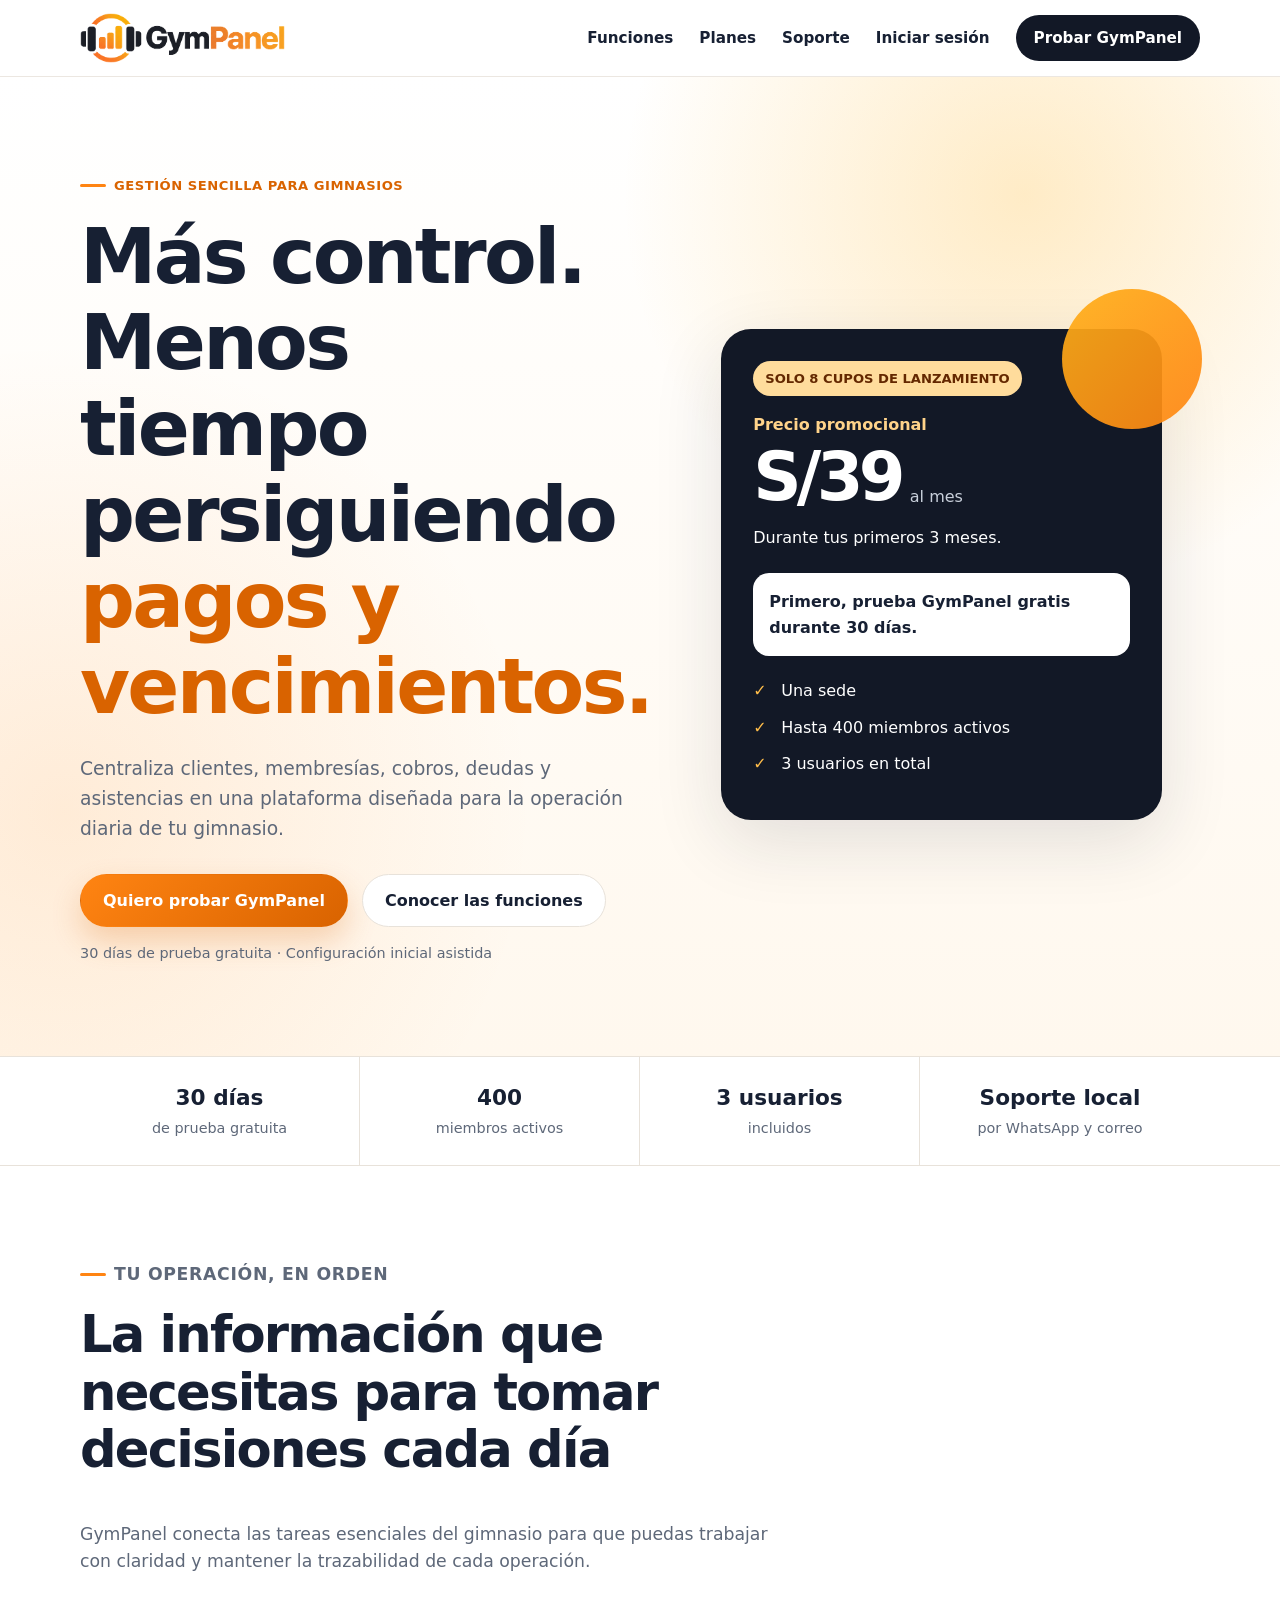
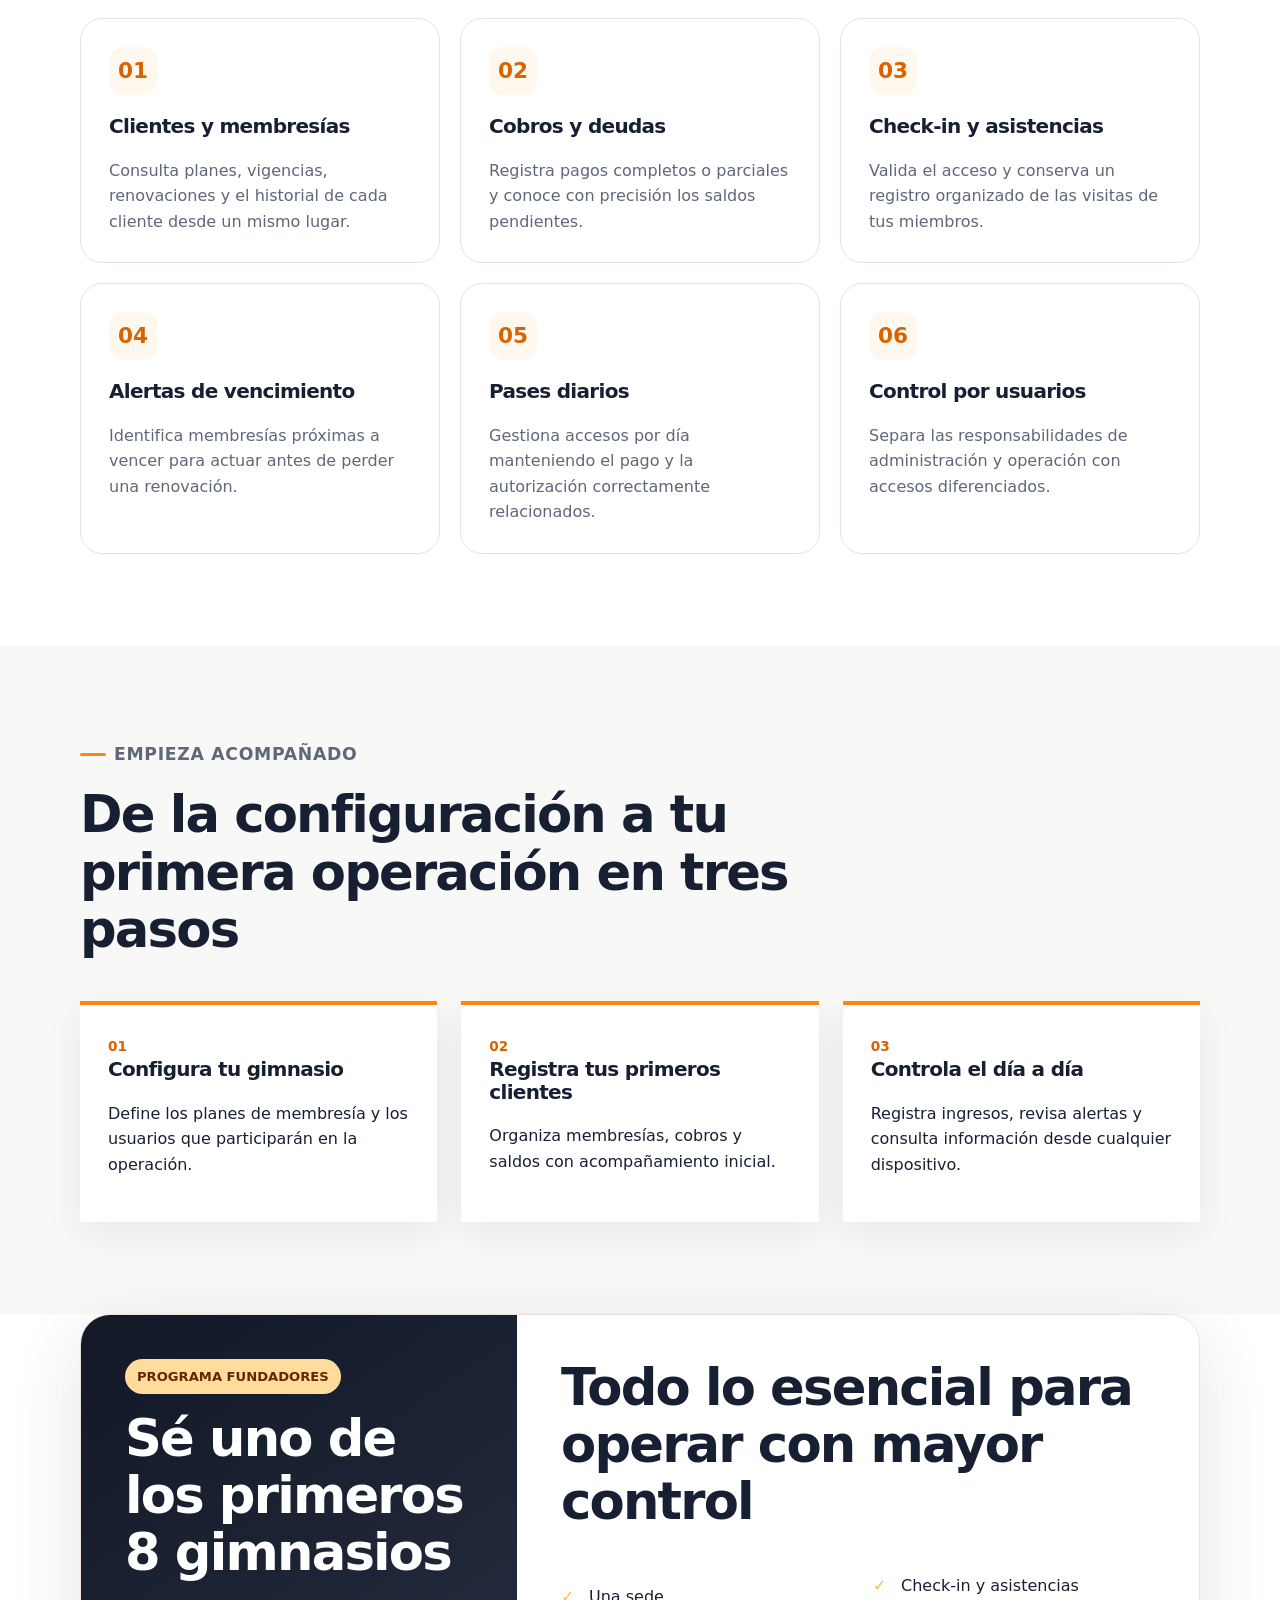
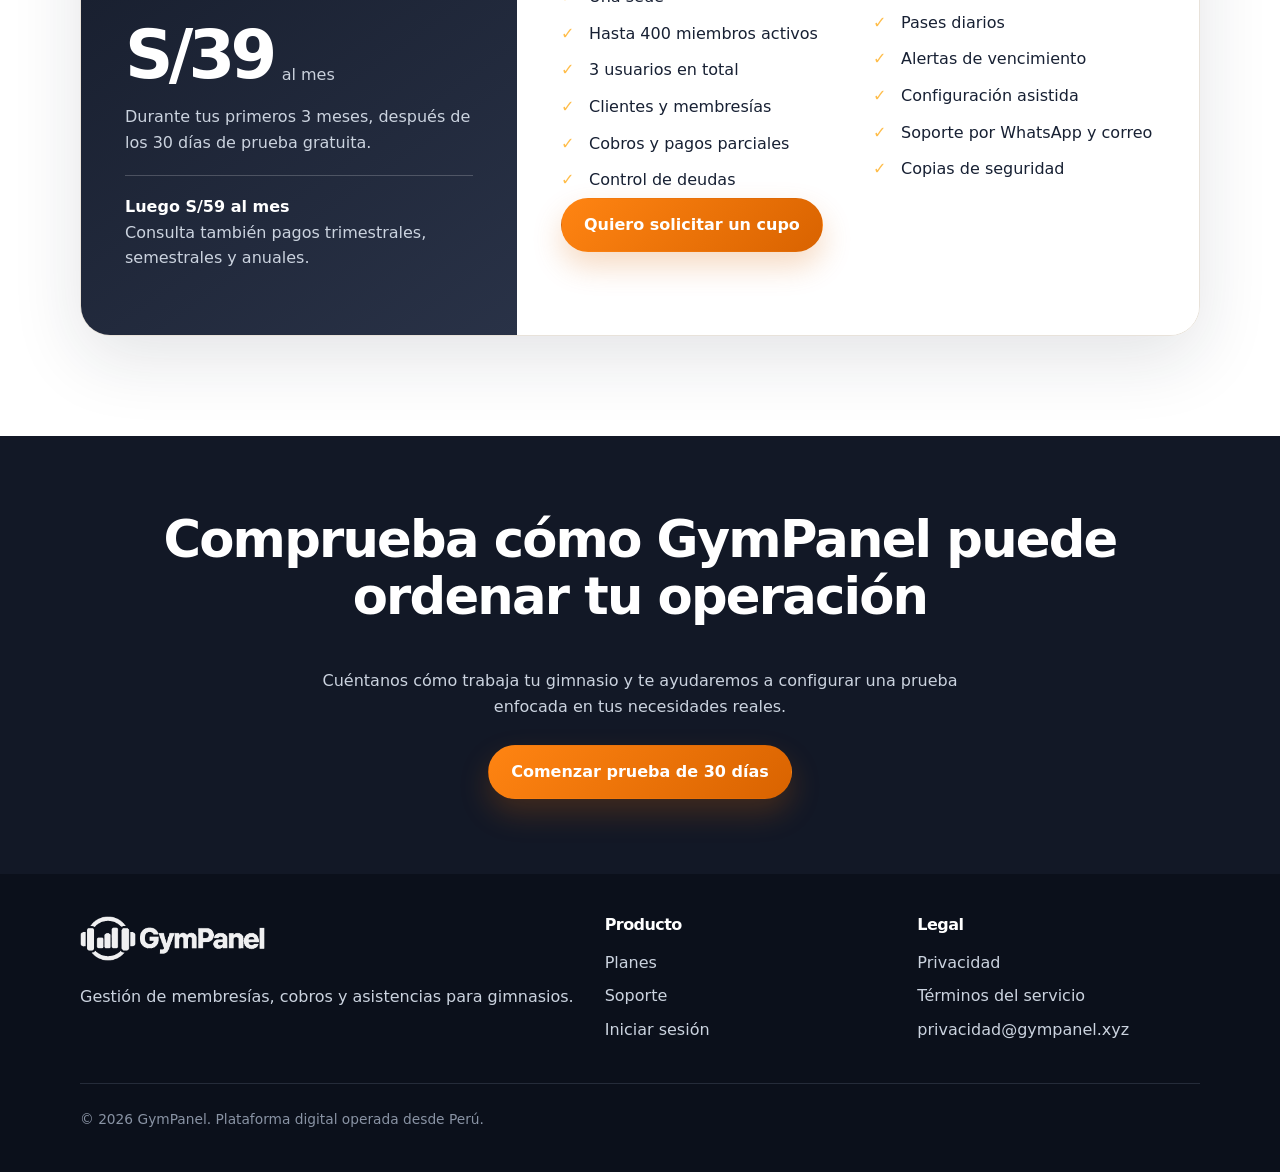
==== index.html @ 9eb863ec "Launch GymPanel public website" ====
<!doctype html>
<html lang="es-PE">
<head>
  <meta charset="utf-8">
  <meta name="viewport" content="width=device-width, initial-scale=1">
  <title>GymPanel | Control de membresías, pagos y asistencias</title>
  <meta name="description" content="Gestiona clientes, membresías, cobros, deudas y asistencias de tu gimnasio desde una sola plataforma. Prueba gratis durante 30 días.">
  <link rel="canonical" href="https://info.gympanel.xyz/">
  <link rel="icon" href="assets/favicon.png">
  <link rel="stylesheet" href="styles.css">
</head>
<body>
  <a class="skip-link" href="#contenido">Ir al contenido</a>
  <header class="site-header">
    <div class="container nav">
      <a class="brand" href="index.html" aria-label="GymPanel, inicio"><img src="assets/gympanel-wordmark.png" alt="GymPanel"></a>
      <button class="menu-button" aria-label="Abrir navegación" aria-expanded="false">☰</button>
      <nav class="nav-links" aria-label="Navegación principal">
        <a href="#funciones">Funciones</a>
        <a href="planes.html">Planes</a>
        <a href="soporte.html">Soporte</a>
        <a href="https://gympanel.xyz">Iniciar sesión</a>
        <a class="nav-cta" href="https://wa.me/51907984384?text=Hola%2C%20quiero%20solicitar%20uno%20de%20los%20cupos%20de%20lanzamiento%20de%20GymPanel." target="_blank" rel="noopener">Probar GymPanel</a>
      </nav>
    </div>
  </header>

  <main id="contenido">
    <section class="hero">
      <div class="container hero-grid">
        <div>
          <p class="eyebrow">Gestión sencilla para gimnasios</p>
          <h1>Más control. Menos tiempo persiguiendo <span class="accent">pagos y vencimientos.</span></h1>
          <p class="lead">Centraliza clientes, membresías, cobros, deudas y asistencias en una plataforma diseñada para la operación diaria de tu gimnasio.</p>
          <div class="actions">
            <a class="button button-primary" href="https://wa.me/51907984384?text=Hola%2C%20quiero%20solicitar%20uno%20de%20los%20cupos%20de%20lanzamiento%20de%20GymPanel." target="_blank" rel="noopener">Quiero probar GymPanel</a>
            <a class="button button-secondary" href="#funciones">Conocer las funciones</a>
          </div>
          <p class="microcopy">30 días de prueba gratuita · Configuración inicial asistida</p>
        </div>
        <aside class="hero-card" aria-label="Promoción de lanzamiento">
          <span class="scarcity">Solo 8 cupos de lanzamiento</span>
          <div class="price-label">Precio promocional</div>
          <div class="price"><strong>S/39</strong><span>al mes</span></div>
          <p>Durante tus primeros 3 meses.</p>
          <div class="trial">Primero, prueba GymPanel gratis durante 30 días.</div>
          <ul class="checks">
            <li>Una sede</li>
            <li>Hasta 400 miembros activos</li>
            <li>3 usuarios en total</li>
          </ul>
        </aside>
      </div>
    </section>

    <section class="trust-strip" aria-label="Ventajas principales">
      <div class="container trust-grid">
        <div class="trust-item"><strong>30 días</strong><span>de prueba gratuita</span></div>
        <div class="trust-item"><strong>400</strong><span>miembros activos</span></div>
        <div class="trust-item"><strong>3 usuarios</strong><span>incluidos</span></div>
        <div class="trust-item"><strong>Soporte local</strong><span>por WhatsApp y correo</span></div>
      </div>
    </section>

    <section class="section" id="funciones">
      <div class="container">
        <div class="section-heading">
          <p class="eyebrow">Tu operación, en orden</p>
          <h2>La información que necesitas para tomar decisiones cada día</h2>
          <p>GymPanel conecta las tareas esenciales del gimnasio para que puedas trabajar con claridad y mantener la trazabilidad de cada operación.</p>
        </div>
        <div class="feature-grid">
          <article class="feature"><div class="feature-icon">01</div><h3>Clientes y membresías</h3><p>Consulta planes, vigencias, renovaciones y el historial de cada cliente desde un mismo lugar.</p></article>
          <article class="feature"><div class="feature-icon">02</div><h3>Cobros y deudas</h3><p>Registra pagos completos o parciales y conoce con precisión los saldos pendientes.</p></article>
          <article class="feature"><div class="feature-icon">03</div><h3>Check-in y asistencias</h3><p>Valida el acceso y conserva un registro organizado de las visitas de tus miembros.</p></article>
          <article class="feature"><div class="feature-icon">04</div><h3>Alertas de vencimiento</h3><p>Identifica membresías próximas a vencer para actuar antes de perder una renovación.</p></article>
          <article class="feature"><div class="feature-icon">05</div><h3>Pases diarios</h3><p>Gestiona accesos por día manteniendo el pago y la autorización correctamente relacionados.</p></article>
          <article class="feature"><div class="feature-icon">06</div><h3>Control por usuarios</h3><p>Separa las responsabilidades de administración y operación con accesos diferenciados.</p></article>
        </div>
      </div>
    </section>

    <section class="section section-soft">
      <div class="container">
        <div class="section-heading"><p class="eyebrow">Empieza acompañado</p><h2>De la configuración a tu primera operación en tres pasos</h2></div>
        <div class="steps">
          <article class="step"><h3>Configura tu gimnasio</h3><p>Define los planes de membresía y los usuarios que participarán en la operación.</p></article>
          <article class="step"><h3>Registra tus primeros clientes</h3><p>Organiza membresías, cobros y saldos con acompañamiento inicial.</p></article>
          <article class="step"><h3>Controla el día a día</h3><p>Registra ingresos, revisa alertas y consulta información desde cualquier dispositivo.</p></article>
        </div>
      </div>
    </section>

    <section class="offer" id="oferta">
      <div class="container offer-card">
        <div class="offer-price">
          <span class="scarcity">Programa Fundadores</span>
          <h2>Sé uno de los primeros 8 gimnasios</h2>
          <div class="price"><strong>S/39</strong><span>al mes</span></div>
          <p class="price-note">Durante tus primeros 3 meses, después de los 30 días de prueba gratuita.</p>
          <div class="regular-price"><strong>Luego S/59 al mes</strong><br><span class="price-note">Consulta también pagos trimestrales, semestrales y anuales.</span></div>
        </div>
        <div class="offer-details">
          <h2>Todo lo esencial para operar con mayor control</h2>
          <ul class="checks">
            <li>Una sede</li><li>Hasta 400 miembros activos</li><li>3 usuarios en total</li><li>Clientes y membresías</li><li>Cobros y pagos parciales</li><li>Control de deudas</li><li>Check-in y asistencias</li><li>Pases diarios</li><li>Alertas de vencimiento</li><li>Configuración asistida</li><li>Soporte por WhatsApp y correo</li><li>Copias de seguridad</li>
          </ul>
          <a class="button button-primary" href="https://wa.me/51907984384?text=Hola%2C%20quiero%20solicitar%20uno%20de%20los%20cupos%20de%20lanzamiento%20de%20GymPanel." target="_blank" rel="noopener">Quiero solicitar un cupo</a>
        </div>
      </div>
    </section>

    <section class="cta">
      <div class="container"><h2>Comprueba cómo GymPanel puede ordenar tu operación</h2><p>Cuéntanos cómo trabaja tu gimnasio y te ayudaremos a configurar una prueba enfocada en tus necesidades reales.</p><a class="button button-primary" href="https://wa.me/51907984384?text=Hola%2C%20quiero%20probar%20GymPanel%20durante%2030%20d%C3%ADas." target="_blank" rel="noopener">Comenzar prueba de 30 días</a></div>
    </section>
  </main>

  <footer class="site-footer">
    <div class="container"><div class="footer-grid"><div class="footer-brand"><img src="assets/gympanel-wordmark.png" alt="GymPanel"><p>Gestión de membresías, cobros y asistencias para gimnasios.</p></div><div><h3>Producto</h3><a href="planes.html">Planes</a><a href="soporte.html">Soporte</a><a href="https://gympanel.xyz">Iniciar sesión</a></div><div><h3>Legal</h3><a href="privacidad.html">Privacidad</a><a href="terminos.html">Términos del servicio</a><a href="mailto:privacidad@gympanel.xyz">privacidad@gympanel.xyz</a></div></div><div class="footer-bottom">© <span data-year></span> GymPanel. Plataforma digital operada desde Perú.</div></div>
  </footer>
  <script src="script.js"></script>
</body>
</html>
---- styles.css ----
:root {
  --ink: #172033;
  --muted: #5e6879;
  --orange: #ff8412;
  --orange-dark: #d96300;
  --amber: #ffb018;
  --cream: #fff8ee;
  --surface: #ffffff;
  --line: #e8e2da;
  --dark: #121826;
  --success: #087a55;
  --shadow: 0 22px 70px rgba(23, 32, 51, 0.12);
  --radius: 22px;
}

* { box-sizing: border-box; }
html { scroll-behavior: smooth; }
body {
  margin: 0;
  color: var(--ink);
  background: #fff;
  font-family: Inter, ui-sans-serif, system-ui, -apple-system, BlinkMacSystemFont, "Segoe UI", sans-serif;
  line-height: 1.6;
}
a { color: inherit; }
img { max-width: 100%; }
.container { width: min(1120px, calc(100% - 40px)); margin: 0 auto; }
.skip-link { position: absolute; left: -9999px; top: 8px; z-index: 100; padding: 10px 14px; background: #fff; }
.skip-link:focus { left: 8px; }

.site-header {
  position: sticky;
  top: 0;
  z-index: 30;
  border-bottom: 1px solid rgba(232, 226, 218, 0.8);
  background: rgba(255, 255, 255, 0.94);
  backdrop-filter: blur(18px);
}
.nav { min-height: 76px; display: flex; align-items: center; justify-content: space-between; gap: 24px; }
.brand img { display: block; width: 205px; height: auto; }
.nav-links { display: flex; align-items: center; gap: 26px; font-size: 0.95rem; font-weight: 700; }
.nav-links a { text-decoration: none; }
.nav-links a:hover { color: var(--orange-dark); }
.nav-cta { padding: 11px 18px; color: #fff !important; background: var(--dark); border-radius: 999px; }
.menu-button { display: none; border: 0; background: transparent; font-size: 1.45rem; cursor: pointer; }

.hero {
  overflow: hidden;
  position: relative;
  padding: 92px 0 76px;
  background:
    radial-gradient(circle at 80% 12%, rgba(255, 176, 24, .24), transparent 30%),
    radial-gradient(circle at 5% 75%, rgba(255, 132, 18, .12), transparent 33%),
    linear-gradient(180deg, #fff 0%, var(--cream) 100%);
}
.hero-grid { display: grid; grid-template-columns: 1.08fr .92fr; gap: 70px; align-items: center; }
.eyebrow { display: inline-flex; align-items: center; gap: 8px; margin: 0 0 18px; color: var(--orange-dark); font-weight: 850; letter-spacing: .04em; text-transform: uppercase; font-size: .82rem; }
.eyebrow::before { content: ""; width: 26px; height: 3px; border-radius: 4px; background: var(--orange); }
h1, h2, h3 { margin-top: 0; line-height: 1.12; letter-spacing: -.035em; }
h1 { max-width: 760px; margin-bottom: 24px; font-size: clamp(2.6rem, 6vw, 5.2rem); }
h2 { font-size: clamp(2rem, 4vw, 3.25rem); }
h3 { font-size: 1.25rem; }
.accent { color: var(--orange-dark); }
.lead { max-width: 650px; margin: 0 0 30px; color: var(--muted); font-size: 1.17rem; }
.actions { display: flex; gap: 14px; flex-wrap: wrap; }
.button { display: inline-flex; align-items: center; justify-content: center; min-height: 50px; padding: 13px 22px; border: 1px solid transparent; border-radius: 999px; font-weight: 850; text-decoration: none; transition: transform .2s ease, box-shadow .2s ease, background .2s ease; }
.button:hover { transform: translateY(-2px); }
.button-primary { color: #fff; background: linear-gradient(135deg, var(--orange), var(--orange-dark)); box-shadow: 0 14px 30px rgba(217, 99, 0, .24); }
.button-secondary { border-color: var(--line); background: #fff; }
.microcopy { margin-top: 15px; color: var(--muted); font-size: .9rem; }

.hero-card { position: relative; padding: 32px; color: #fff; background: var(--dark); border-radius: 30px; box-shadow: var(--shadow); }
.hero-card::after { content: ""; position: absolute; width: 140px; height: 140px; right: -40px; top: -40px; border-radius: 50%; background: linear-gradient(135deg, var(--amber), var(--orange)); opacity: .92; }
.hero-card > * { position: relative; z-index: 1; }
.price-label { color: #ffd38a; font-weight: 800; }
.price { display: flex; align-items: end; gap: 9px; margin: 8px 0; }
.price strong { font-size: 4.2rem; line-height: .95; letter-spacing: -.07em; }
.price span { color: #c9d0db; }
.trial { margin: 22px 0; padding: 16px; color: var(--ink); background: #fff; border-radius: 16px; font-weight: 800; }
.checks { list-style: none; padding: 0; margin: 20px 0 0; }
.checks li { margin: 11px 0; padding-left: 28px; position: relative; }
.checks li::before { content: "✓"; position: absolute; left: 0; color: #ffbd4a; font-weight: 900; }

.trust-strip { border-block: 1px solid var(--line); background: #fff; }
.trust-grid { display: grid; grid-template-columns: repeat(4, 1fr); }
.trust-item { padding: 24px 18px; text-align: center; border-right: 1px solid var(--line); }
.trust-item:last-child { border-right: 0; }
.trust-item strong { display: block; font-size: 1.35rem; }
.trust-item span { color: var(--muted); font-size: .9rem; }

.section { padding: 92px 0; }
.section-soft { background: #f8f8f7; }
.section-heading { max-width: 720px; margin-bottom: 42px; }
.section-heading p { color: var(--muted); font-size: 1.08rem; }
.feature-grid { display: grid; grid-template-columns: repeat(3, 1fr); gap: 20px; }
.feature { padding: 28px; border: 1px solid var(--line); border-radius: var(--radius); background: #fff; }
.feature-icon { width: 48px; height: 48px; display: grid; place-items: center; margin-bottom: 20px; border-radius: 14px; color: var(--orange-dark); background: var(--cream); font-size: 1.35rem; font-weight: 900; }
.feature p { margin-bottom: 0; color: var(--muted); }

.steps { display: grid; grid-template-columns: repeat(3, 1fr); gap: 24px; counter-reset: step; }
.step { counter-increment: step; padding: 28px; border-top: 4px solid var(--orange); background: #fff; box-shadow: 0 12px 36px rgba(23, 32, 51, .07); }
.step::before { content: "0" counter(step); color: var(--orange-dark); font-size: .85rem; font-weight: 900; }

.offer { padding: 0 0 100px; }
.offer-card { display: grid; grid-template-columns: .78fr 1.22fr; overflow: hidden; border: 1px solid var(--line); border-radius: 30px; box-shadow: var(--shadow); }
.offer-price { padding: 44px; color: #fff; background: linear-gradient(145deg, var(--dark), #293247); }
.offer-details { padding: 44px; background: #fff; }
.offer-details .checks { columns: 2; column-gap: 30px; }
.offer-details .checks li { break-inside: avoid; }
.scarcity { display: inline-block; margin-bottom: 16px; padding: 7px 12px; color: #642800; background: #ffdc9c; border-radius: 999px; font-size: .82rem; font-weight: 900; text-transform: uppercase; }
.price-note { color: #cbd3df; }
.regular-price { margin: 20px 0; padding-top: 18px; border-top: 1px solid rgba(255,255,255,.2); }

.cta { padding: 75px 0; color: #fff; text-align: center; background: var(--dark); }
.cta p { max-width: 680px; margin: 0 auto 26px; color: #cbd3df; }

.site-footer { padding: 42px 0; color: #cbd3df; background: #0b101b; }
.footer-grid { display: grid; grid-template-columns: 1.4fr .8fr .8fr; gap: 30px; }
.footer-brand img { width: 185px; filter: brightness(0) invert(1); opacity: .94; }
.footer-grid h3 { color: #fff; font-size: 1rem; }
.footer-grid a { display: block; margin: 8px 0; color: #cbd3df; text-decoration: none; }
.footer-grid a:hover { color: #fff; }
.footer-bottom { margin-top: 32px; padding-top: 24px; border-top: 1px solid #252c3a; color: #8993a4; font-size: .86rem; }

.page-hero { padding: 75px 0 50px; background: var(--cream); }
.page-hero h1 { max-width: 850px; font-size: clamp(2.4rem, 5vw, 4rem); }
.content-page { padding: 58px 0 90px; }
.prose { max-width: 850px; }
.prose h2 { margin-top: 48px; font-size: 1.65rem; }
.prose h3 { margin-top: 32px; }
.prose p, .prose li { color: #465064; }
.prose a { color: var(--orange-dark); }
.notice { margin: 28px 0; padding: 20px 22px; border-left: 4px solid var(--orange); background: var(--cream); }
.pricing-options { display: grid; grid-template-columns: repeat(4, 1fr); gap: 15px; margin-top: 28px; }
.pricing-option { padding: 22px; border: 1px solid var(--line); border-radius: 18px; background: #fff; }
.pricing-option strong { display: block; font-size: 1.7rem; }
.contact-grid { display: grid; grid-template-columns: repeat(2, 1fr); gap: 22px; }
.contact-card { padding: 30px; border: 1px solid var(--line); border-radius: var(--radius); background: #fff; }

@media (max-width: 860px) {
  .menu-button { display: block; }
  .nav-links { display: none; position: absolute; inset: 76px 0 auto; padding: 20px; flex-direction: column; align-items: stretch; background: #fff; border-bottom: 1px solid var(--line); }
  .nav-links.open { display: flex; }
  .hero-grid, .offer-card { grid-template-columns: 1fr; }
  .hero { padding-top: 64px; }
  .hero-card { max-width: 560px; }
  .feature-grid, .steps { grid-template-columns: 1fr 1fr; }
  .trust-grid { grid-template-columns: 1fr 1fr; }
  .trust-item:nth-child(2) { border-right: 0; }
  .trust-item:nth-child(-n+2) { border-bottom: 1px solid var(--line); }
  .pricing-options { grid-template-columns: 1fr 1fr; }
}

@media (max-width: 580px) {
  .container { width: min(100% - 28px, 1120px); }
  .brand img { width: 170px; }
  .feature-grid, .steps, .footer-grid, .contact-grid, .pricing-options { grid-template-columns: 1fr; }
  .offer-price, .offer-details { padding: 30px 24px; }
  .offer-details .checks { columns: 1; }
  .section { padding: 70px 0; }
  .actions .button { width: 100%; }
}

@media (prefers-reduced-motion: reduce) {
  html { scroll-behavior: auto; }
  *, *::before, *::after { transition: none !important; }
}
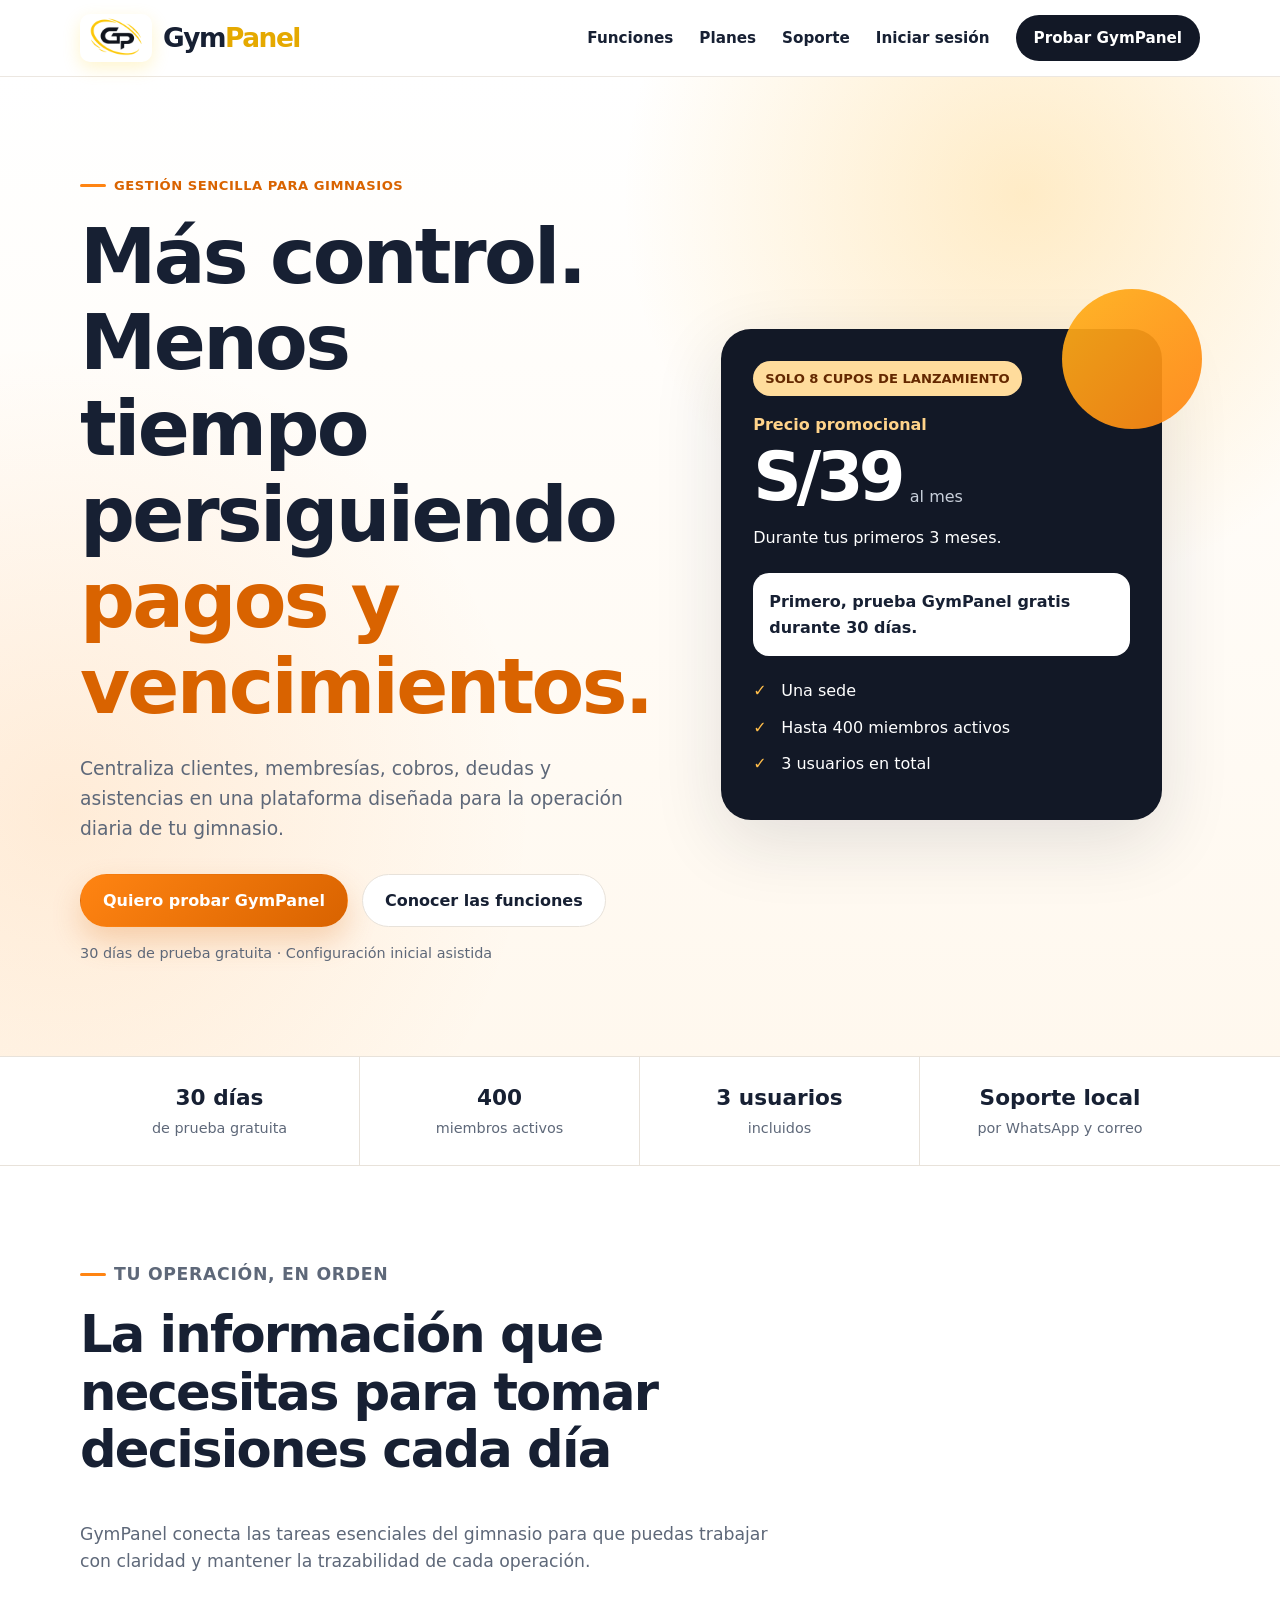
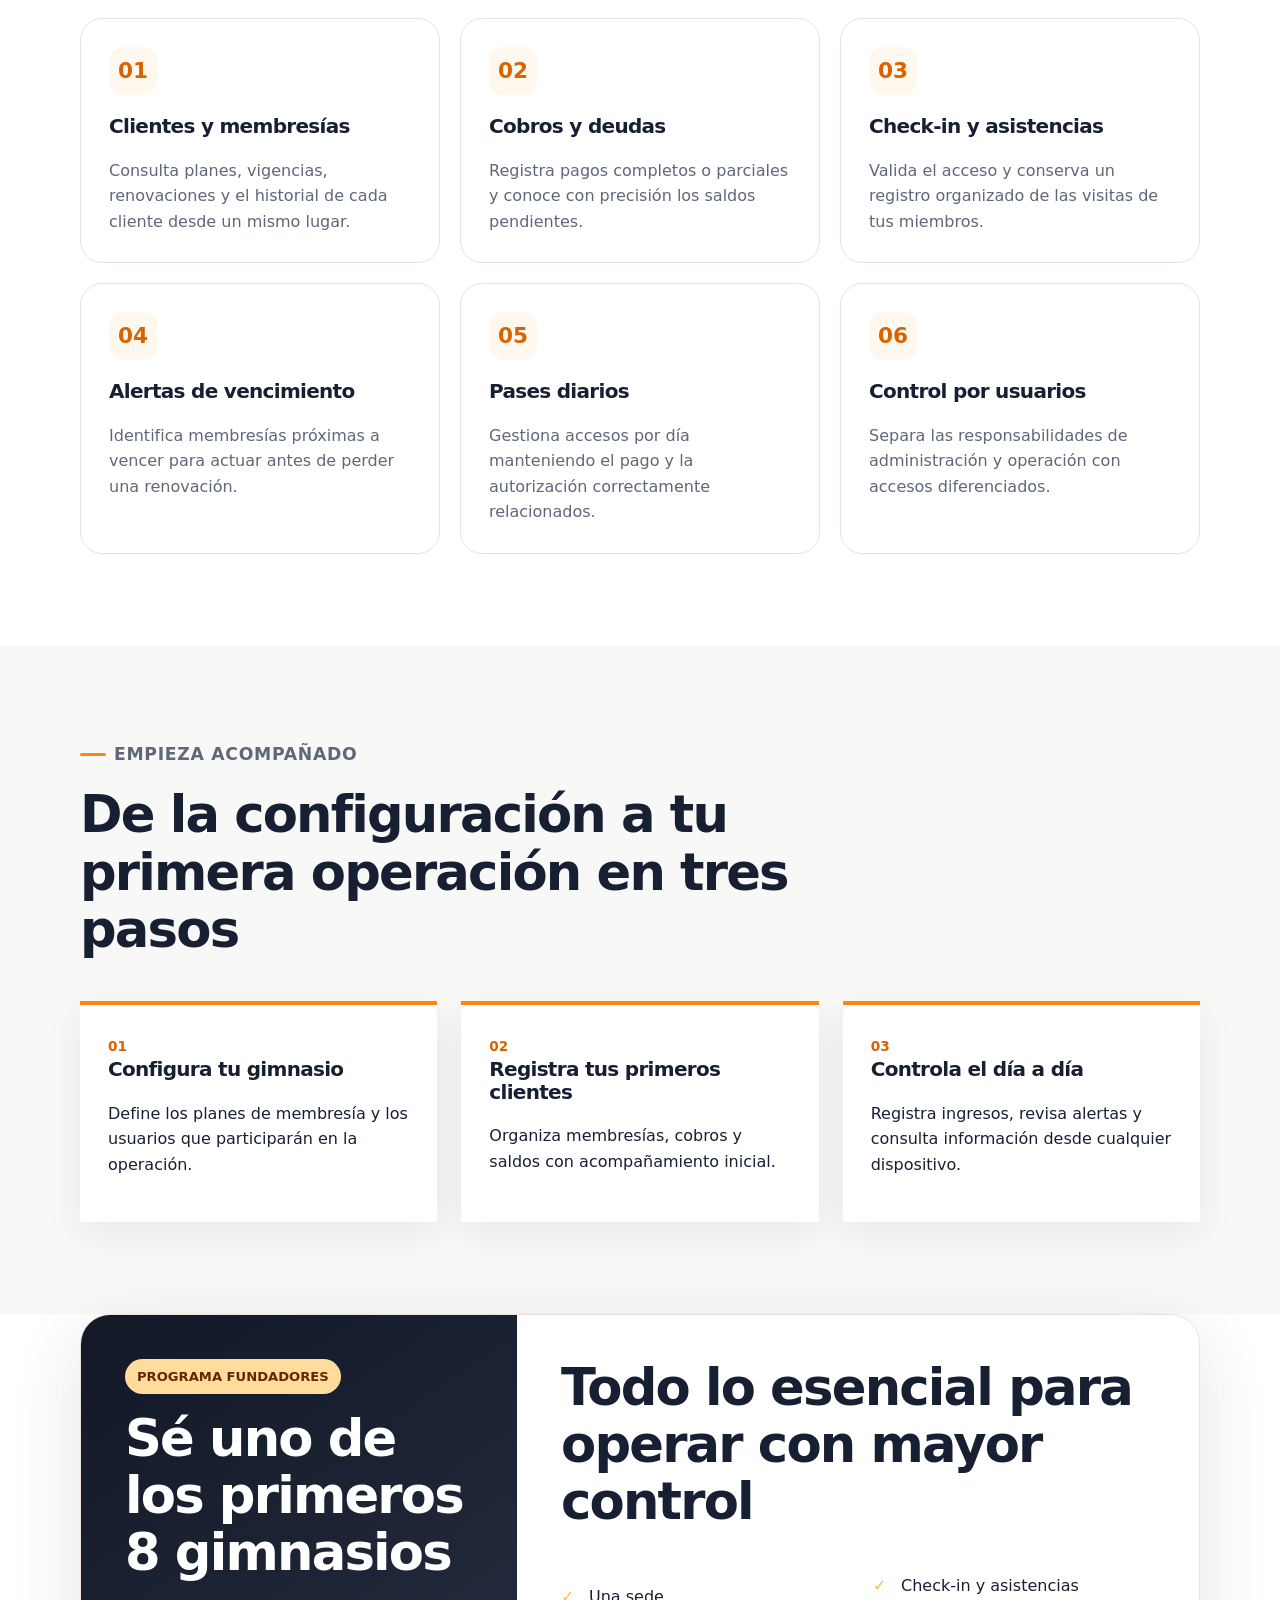
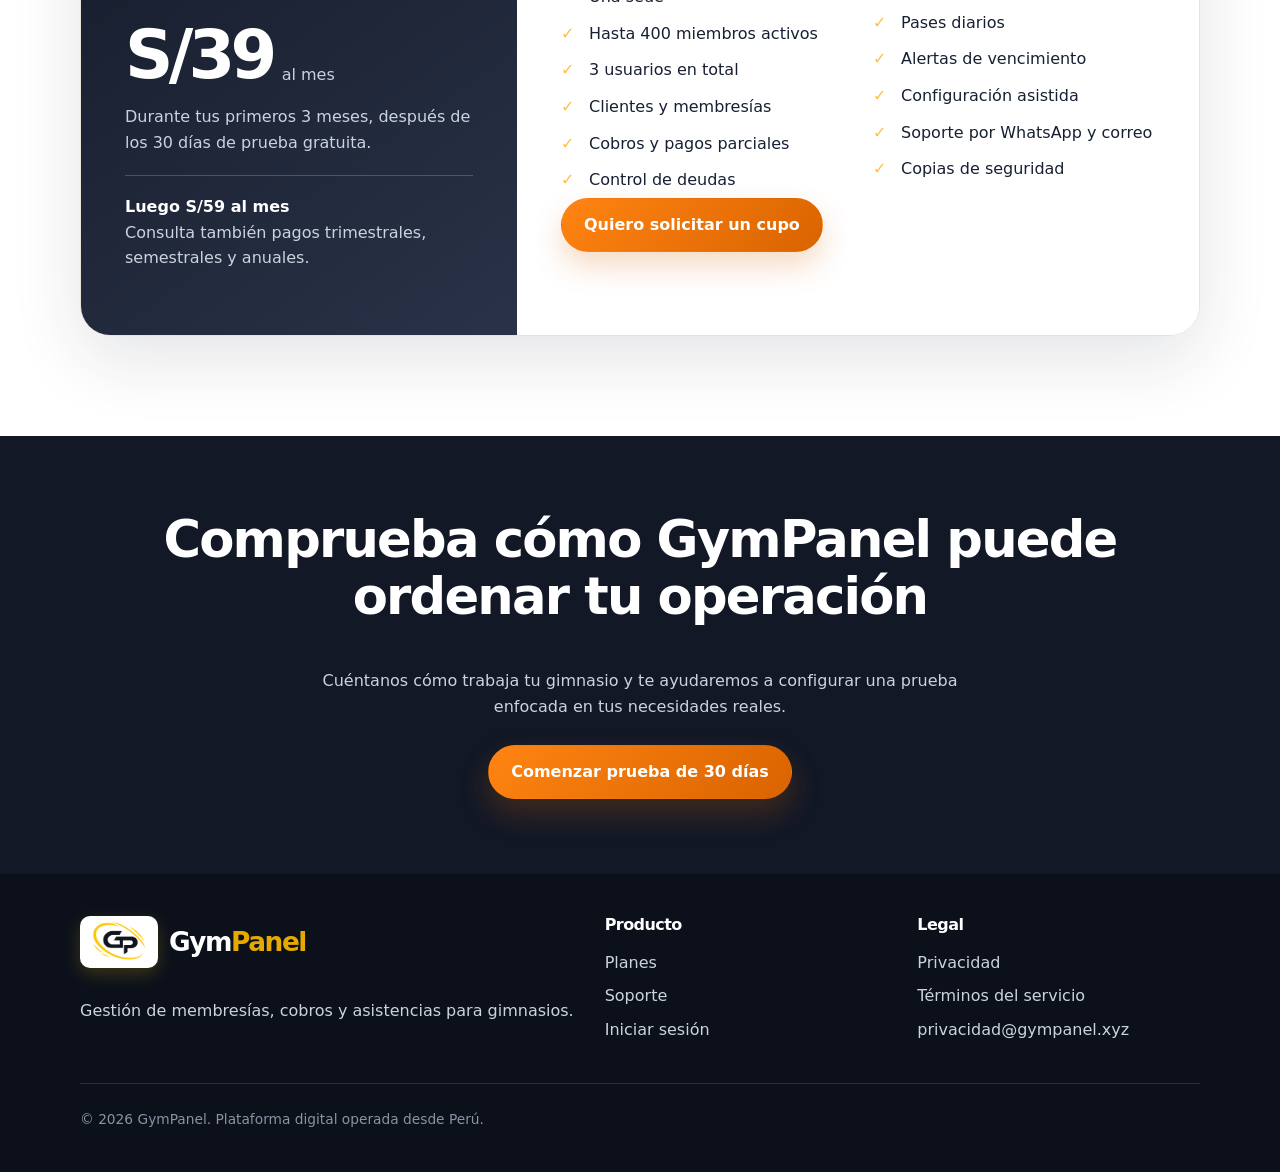
==== commit 6606e194: "Update GymPanel public site logo" ====
--- a/index.html
+++ b/index.html
@@ -6,14 +6,14 @@
   <title>GymPanel | Control de membresías, pagos y asistencias</title>
   <meta name="description" content="Gestiona clientes, membresías, cobros, deudas y asistencias de tu gimnasio desde una sola plataforma. Prueba gratis durante 30 días.">
   <link rel="canonical" href="https://info.gympanel.xyz/">
-  <link rel="icon" href="assets/favicon.png">
+  <link rel="icon" href="assets/gympanel-logo.png">
   <link rel="stylesheet" href="styles.css">
 </head>
 <body>
   <a class="skip-link" href="#contenido">Ir al contenido</a>
   <header class="site-header">
     <div class="container nav">
-      <a class="brand" href="index.html" aria-label="GymPanel, inicio"><img src="assets/gympanel-wordmark.png" alt="GymPanel"></a>
+      <a class="brand" href="index.html" aria-label="GymPanel, inicio"><img src="assets/gympanel-logo.png" alt="" width="72" height="48"><span class="brand-name">Gym<span>Panel</span></span></a>
       <button class="menu-button" aria-label="Abrir navegación" aria-expanded="false">☰</button>
       <nav class="nav-links" aria-label="Navegación principal">
         <a href="#funciones">Funciones</a>
@@ -116,7 +116,7 @@
   </main>
 
   <footer class="site-footer">
-    <div class="container"><div class="footer-grid"><div class="footer-brand"><img src="assets/gympanel-wordmark.png" alt="GymPanel"><p>Gestión de membresías, cobros y asistencias para gimnasios.</p></div><div><h3>Producto</h3><a href="planes.html">Planes</a><a href="soporte.html">Soporte</a><a href="https://gympanel.xyz">Iniciar sesión</a></div><div><h3>Legal</h3><a href="privacidad.html">Privacidad</a><a href="terminos.html">Términos del servicio</a><a href="mailto:privacidad@gympanel.xyz">privacidad@gympanel.xyz</a></div></div><div class="footer-bottom">© <span data-year></span> GymPanel. Plataforma digital operada desde Perú.</div></div>
+    <div class="container"><div class="footer-grid"><div class="footer-brand"><div class="brand brand-footer"><img src="assets/gympanel-logo.png" alt="" width="72" height="48"><span class="brand-name">Gym<span>Panel</span></span></div><p>Gestión de membresías, cobros y asistencias para gimnasios.</p></div><div><h3>Producto</h3><a href="planes.html">Planes</a><a href="soporte.html">Soporte</a><a href="https://gympanel.xyz">Iniciar sesión</a></div><div><h3>Legal</h3><a href="privacidad.html">Privacidad</a><a href="terminos.html">Términos del servicio</a><a href="mailto:privacidad@gympanel.xyz">privacidad@gympanel.xyz</a></div></div><div class="footer-bottom">© <span data-year></span> GymPanel. Plataforma digital operada desde Perú.</div></div>
   </footer>
   <script src="script.js"></script>
 </body>
--- a/styles.css
+++ b/styles.css
@@ -37,7 +37,10 @@
   backdrop-filter: blur(18px);
 }
 .nav { min-height: 76px; display: flex; align-items: center; justify-content: space-between; gap: 24px; }
-.brand img { display: block; width: 205px; height: auto; }
+.brand { display: inline-flex; align-items: center; gap: 11px; text-decoration: none; }
+.brand img { display: block; width: 72px; height: 48px; object-fit: cover; border-radius: 10px; box-shadow: 0 6px 18px rgba(255, 204, 0, .2); }
+.brand-name { color: var(--ink); font-size: 1.65rem; font-weight: 900; letter-spacing: -.055em; line-height: 1; }
+.brand-name span { color: #e5a900; }
 .nav-links { display: flex; align-items: center; gap: 26px; font-size: 0.95rem; font-weight: 700; }
 .nav-links a { text-decoration: none; }
 .nav-links a:hover { color: var(--orange-dark); }
@@ -116,7 +119,10 @@
 
 .site-footer { padding: 42px 0; color: #cbd3df; background: #0b101b; }
 .footer-grid { display: grid; grid-template-columns: 1.4fr .8fr .8fr; gap: 30px; }
-.footer-brand img { width: 185px; filter: brightness(0) invert(1); opacity: .94; }
+.brand-footer { margin-bottom: 14px; }
+.brand-footer .brand-name { color: #fff; }
+.brand-footer img { width: 78px; height: 52px; padding: 2px; background: #fff; }
+.brand-404 { justify-content: center; margin-inline: auto; }
 .footer-grid h3 { color: #fff; font-size: 1rem; }
 .footer-grid a { display: block; margin: 8px 0; color: #cbd3df; text-decoration: none; }
 .footer-grid a:hover { color: #fff; }
@@ -153,7 +159,10 @@
 
 @media (max-width: 580px) {
   .container { width: min(100% - 28px, 1120px); }
-  .brand img { width: 170px; }
+  .brand { gap: 9px; }
+  .brand img { width: 60px; height: 40px; border-radius: 8px; }
+  .brand-name { font-size: 1.4rem; }
+  .brand-footer img { width: 72px; height: 48px; }
   .feature-grid, .steps, .footer-grid, .contact-grid, .pricing-options { grid-template-columns: 1fr; }
   .offer-price, .offer-details { padding: 30px 24px; }
   .offer-details .checks { columns: 1; }
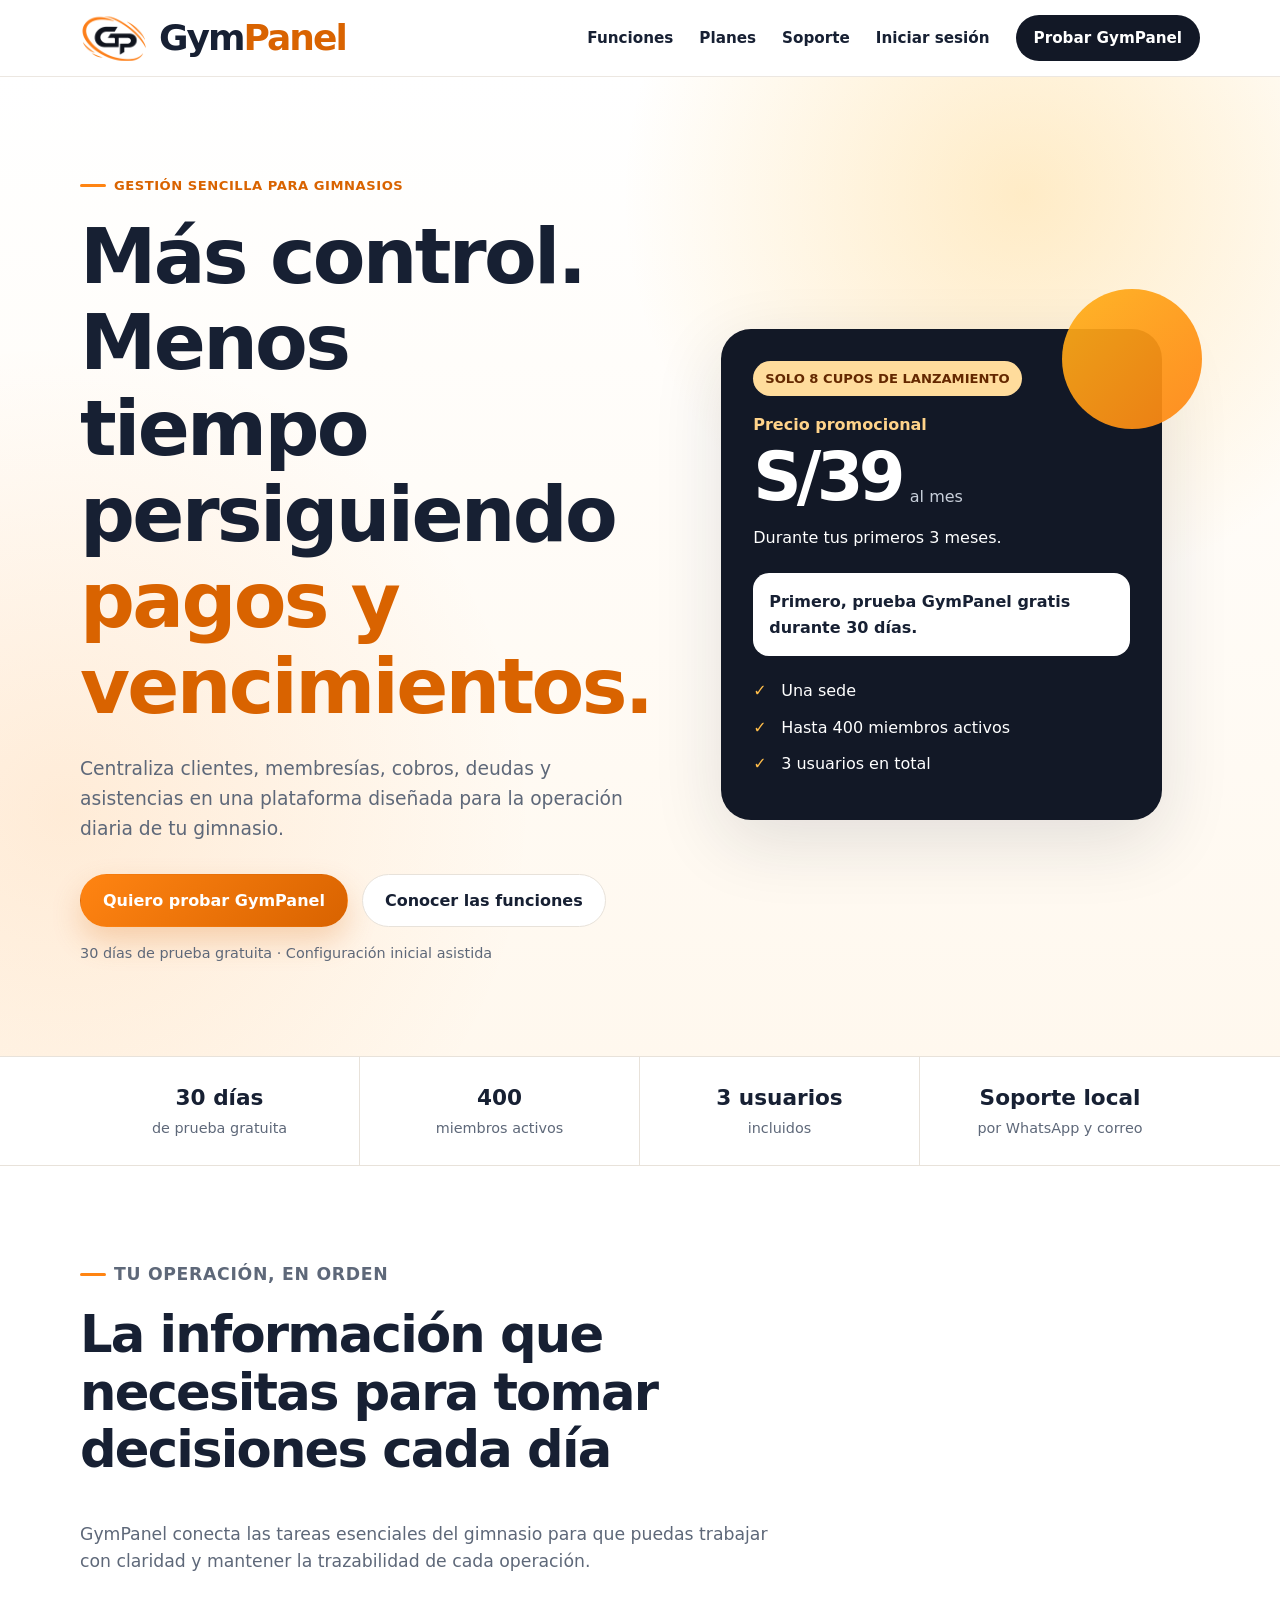
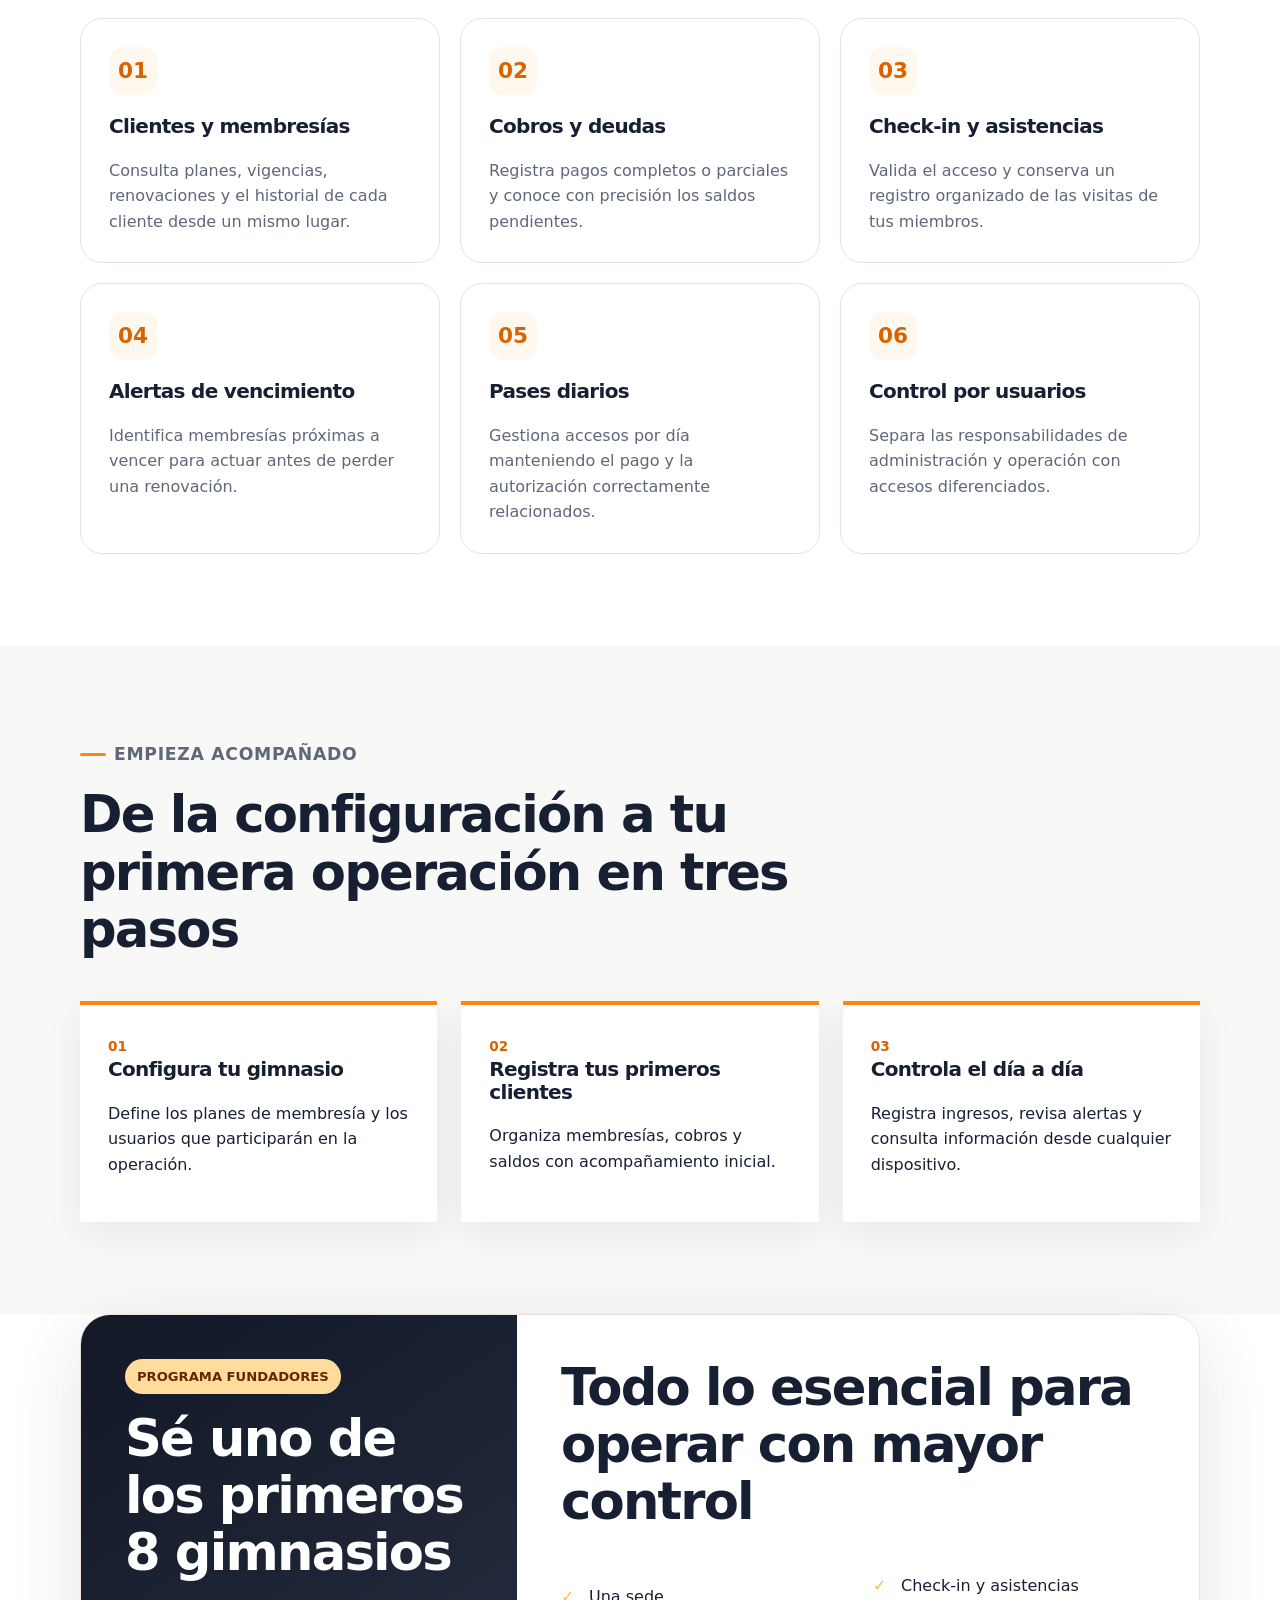
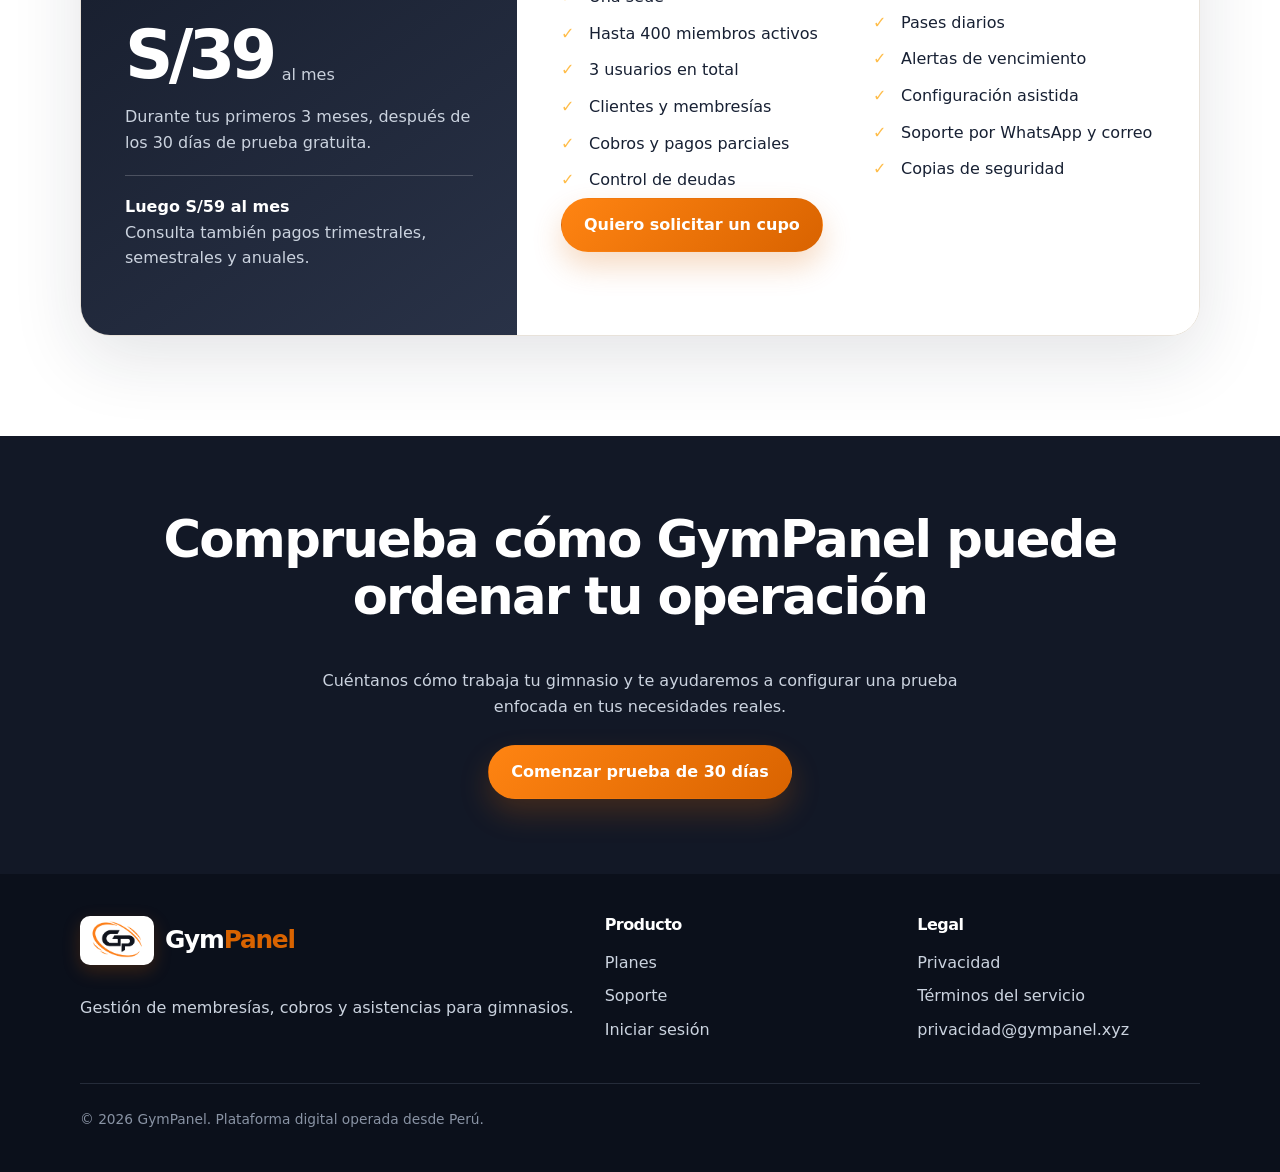
==== commit 700c26ec: "Improve GymPanel header logo clarity" ====
--- a/index.html
+++ b/index.html
@@ -1,123 +1,123 @@
-<!doctype html>
-<html lang="es-PE">
-<head>
-  <meta charset="utf-8">
-  <meta name="viewport" content="width=device-width, initial-scale=1">
-  <title>GymPanel | Control de membresías, pagos y asistencias</title>
-  <meta name="description" content="Gestiona clientes, membresías, cobros, deudas y asistencias de tu gimnasio desde una sola plataforma. Prueba gratis durante 30 días.">
-  <link rel="canonical" href="https://info.gympanel.xyz/">
-  <link rel="icon" href="assets/gympanel-logo.png">
-  <link rel="stylesheet" href="styles.css">
-</head>
-<body>
-  <a class="skip-link" href="#contenido">Ir al contenido</a>
-  <header class="site-header">
-    <div class="container nav">
-      <a class="brand" href="index.html" aria-label="GymPanel, inicio"><img src="assets/gympanel-logo.png" alt="" width="72" height="48"><span class="brand-name">Gym<span>Panel</span></span></a>
-      <button class="menu-button" aria-label="Abrir navegación" aria-expanded="false">☰</button>
-      <nav class="nav-links" aria-label="Navegación principal">
-        <a href="#funciones">Funciones</a>
-        <a href="planes.html">Planes</a>
-        <a href="soporte.html">Soporte</a>
-        <a href="https://gympanel.xyz">Iniciar sesión</a>
-        <a class="nav-cta" href="https://wa.me/51907984384?text=Hola%2C%20quiero%20solicitar%20uno%20de%20los%20cupos%20de%20lanzamiento%20de%20GymPanel." target="_blank" rel="noopener">Probar GymPanel</a>
-      </nav>
-    </div>
-  </header>
-
-  <main id="contenido">
-    <section class="hero">
-      <div class="container hero-grid">
-        <div>
-          <p class="eyebrow">Gestión sencilla para gimnasios</p>
-          <h1>Más control. Menos tiempo persiguiendo <span class="accent">pagos y vencimientos.</span></h1>
-          <p class="lead">Centraliza clientes, membresías, cobros, deudas y asistencias en una plataforma diseñada para la operación diaria de tu gimnasio.</p>
-          <div class="actions">
-            <a class="button button-primary" href="https://wa.me/51907984384?text=Hola%2C%20quiero%20solicitar%20uno%20de%20los%20cupos%20de%20lanzamiento%20de%20GymPanel." target="_blank" rel="noopener">Quiero probar GymPanel</a>
-            <a class="button button-secondary" href="#funciones">Conocer las funciones</a>
-          </div>
-          <p class="microcopy">30 días de prueba gratuita · Configuración inicial asistida</p>
-        </div>
-        <aside class="hero-card" aria-label="Promoción de lanzamiento">
-          <span class="scarcity">Solo 8 cupos de lanzamiento</span>
-          <div class="price-label">Precio promocional</div>
-          <div class="price"><strong>S/39</strong><span>al mes</span></div>
-          <p>Durante tus primeros 3 meses.</p>
-          <div class="trial">Primero, prueba GymPanel gratis durante 30 días.</div>
-          <ul class="checks">
-            <li>Una sede</li>
-            <li>Hasta 400 miembros activos</li>
-            <li>3 usuarios en total</li>
-          </ul>
-        </aside>
-      </div>
-    </section>
-
-    <section class="trust-strip" aria-label="Ventajas principales">
-      <div class="container trust-grid">
-        <div class="trust-item"><strong>30 días</strong><span>de prueba gratuita</span></div>
-        <div class="trust-item"><strong>400</strong><span>miembros activos</span></div>
-        <div class="trust-item"><strong>3 usuarios</strong><span>incluidos</span></div>
-        <div class="trust-item"><strong>Soporte local</strong><span>por WhatsApp y correo</span></div>
-      </div>
-    </section>
-
-    <section class="section" id="funciones">
-      <div class="container">
-        <div class="section-heading">
-          <p class="eyebrow">Tu operación, en orden</p>
-          <h2>La información que necesitas para tomar decisiones cada día</h2>
-          <p>GymPanel conecta las tareas esenciales del gimnasio para que puedas trabajar con claridad y mantener la trazabilidad de cada operación.</p>
-        </div>
-        <div class="feature-grid">
-          <article class="feature"><div class="feature-icon">01</div><h3>Clientes y membresías</h3><p>Consulta planes, vigencias, renovaciones y el historial de cada cliente desde un mismo lugar.</p></article>
-          <article class="feature"><div class="feature-icon">02</div><h3>Cobros y deudas</h3><p>Registra pagos completos o parciales y conoce con precisión los saldos pendientes.</p></article>
-          <article class="feature"><div class="feature-icon">03</div><h3>Check-in y asistencias</h3><p>Valida el acceso y conserva un registro organizado de las visitas de tus miembros.</p></article>
-          <article class="feature"><div class="feature-icon">04</div><h3>Alertas de vencimiento</h3><p>Identifica membresías próximas a vencer para actuar antes de perder una renovación.</p></article>
-          <article class="feature"><div class="feature-icon">05</div><h3>Pases diarios</h3><p>Gestiona accesos por día manteniendo el pago y la autorización correctamente relacionados.</p></article>
-          <article class="feature"><div class="feature-icon">06</div><h3>Control por usuarios</h3><p>Separa las responsabilidades de administración y operación con accesos diferenciados.</p></article>
-        </div>
-      </div>
-    </section>
-
-    <section class="section section-soft">
-      <div class="container">
-        <div class="section-heading"><p class="eyebrow">Empieza acompañado</p><h2>De la configuración a tu primera operación en tres pasos</h2></div>
-        <div class="steps">
-          <article class="step"><h3>Configura tu gimnasio</h3><p>Define los planes de membresía y los usuarios que participarán en la operación.</p></article>
-          <article class="step"><h3>Registra tus primeros clientes</h3><p>Organiza membresías, cobros y saldos con acompañamiento inicial.</p></article>
-          <article class="step"><h3>Controla el día a día</h3><p>Registra ingresos, revisa alertas y consulta información desde cualquier dispositivo.</p></article>
-        </div>
-      </div>
-    </section>
-
-    <section class="offer" id="oferta">
-      <div class="container offer-card">
-        <div class="offer-price">
-          <span class="scarcity">Programa Fundadores</span>
-          <h2>Sé uno de los primeros 8 gimnasios</h2>
-          <div class="price"><strong>S/39</strong><span>al mes</span></div>
-          <p class="price-note">Durante tus primeros 3 meses, después de los 30 días de prueba gratuita.</p>
-          <div class="regular-price"><strong>Luego S/59 al mes</strong><br><span class="price-note">Consulta también pagos trimestrales, semestrales y anuales.</span></div>
-        </div>
-        <div class="offer-details">
-          <h2>Todo lo esencial para operar con mayor control</h2>
-          <ul class="checks">
-            <li>Una sede</li><li>Hasta 400 miembros activos</li><li>3 usuarios en total</li><li>Clientes y membresías</li><li>Cobros y pagos parciales</li><li>Control de deudas</li><li>Check-in y asistencias</li><li>Pases diarios</li><li>Alertas de vencimiento</li><li>Configuración asistida</li><li>Soporte por WhatsApp y correo</li><li>Copias de seguridad</li>
-          </ul>
-          <a class="button button-primary" href="https://wa.me/51907984384?text=Hola%2C%20quiero%20solicitar%20uno%20de%20los%20cupos%20de%20lanzamiento%20de%20GymPanel." target="_blank" rel="noopener">Quiero solicitar un cupo</a>
-        </div>
-      </div>
-    </section>
-
-    <section class="cta">
-      <div class="container"><h2>Comprueba cómo GymPanel puede ordenar tu operación</h2><p>Cuéntanos cómo trabaja tu gimnasio y te ayudaremos a configurar una prueba enfocada en tus necesidades reales.</p><a class="button button-primary" href="https://wa.me/51907984384?text=Hola%2C%20quiero%20probar%20GymPanel%20durante%2030%20d%C3%ADas." target="_blank" rel="noopener">Comenzar prueba de 30 días</a></div>
-    </section>
-  </main>
-
-  <footer class="site-footer">
-    <div class="container"><div class="footer-grid"><div class="footer-brand"><div class="brand brand-footer"><img src="assets/gympanel-logo.png" alt="" width="72" height="48"><span class="brand-name">Gym<span>Panel</span></span></div><p>Gestión de membresías, cobros y asistencias para gimnasios.</p></div><div><h3>Producto</h3><a href="planes.html">Planes</a><a href="soporte.html">Soporte</a><a href="https://gympanel.xyz">Iniciar sesión</a></div><div><h3>Legal</h3><a href="privacidad.html">Privacidad</a><a href="terminos.html">Términos del servicio</a><a href="mailto:privacidad@gympanel.xyz">privacidad@gympanel.xyz</a></div></div><div class="footer-bottom">© <span data-year></span> GymPanel. Plataforma digital operada desde Perú.</div></div>
-  </footer>
-  <script src="script.js"></script>
-</body>
-</html>
+<!doctype html>
+<html lang="es-PE">
+<head>
+  <meta charset="utf-8">
+  <meta name="viewport" content="width=device-width, initial-scale=1">
+  <title>GymPanel | Control de membresías, pagos y asistencias</title>
+  <meta name="description" content="Gestiona clientes, membresías, cobros, deudas y asistencias de tu gimnasio desde una sola plataforma. Prueba gratis durante 30 días.">
+  <link rel="canonical" href="https://info.gympanel.xyz/">
+  <link rel="icon" href="assets/gympanel-logo.png">
+  <link rel="stylesheet" href="styles.css">
+</head>
+<body>
+  <a class="skip-link" href="#contenido">Ir al contenido</a>
+  <header class="site-header">
+    <div class="container nav">
+      <a class="brand" href="index.html" aria-label="GymPanel, inicio"><span class="brand-mark"><img src="assets/gympanel-logo.png" alt="" width="384" height="256"></span><span class="brand-name">Gym<span>Panel</span></span></a>
+      <button class="menu-button" aria-label="Abrir navegación" aria-expanded="false">☰</button>
+      <nav class="nav-links" aria-label="Navegación principal">
+        <a href="#funciones">Funciones</a>
+        <a href="planes.html">Planes</a>
+        <a href="soporte.html">Soporte</a>
+        <a href="https://gympanel.xyz">Iniciar sesión</a>
+        <a class="nav-cta" href="https://wa.me/51907984384?text=Hola%2C%20quiero%20solicitar%20uno%20de%20los%20cupos%20de%20lanzamiento%20de%20GymPanel." target="_blank" rel="noopener">Probar GymPanel</a>
+      </nav>
+    </div>
+  </header>
+
+  <main id="contenido">
+    <section class="hero">
+      <div class="container hero-grid">
+        <div>
+          <p class="eyebrow">Gestión sencilla para gimnasios</p>
+          <h1>Más control. Menos tiempo persiguiendo <span class="accent">pagos y vencimientos.</span></h1>
+          <p class="lead">Centraliza clientes, membresías, cobros, deudas y asistencias en una plataforma diseñada para la operación diaria de tu gimnasio.</p>
+          <div class="actions">
+            <a class="button button-primary" href="https://wa.me/51907984384?text=Hola%2C%20quiero%20solicitar%20uno%20de%20los%20cupos%20de%20lanzamiento%20de%20GymPanel." target="_blank" rel="noopener">Quiero probar GymPanel</a>
+            <a class="button button-secondary" href="#funciones">Conocer las funciones</a>
+          </div>
+          <p class="microcopy">30 días de prueba gratuita · Configuración inicial asistida</p>
+        </div>
+        <aside class="hero-card" aria-label="Promoción de lanzamiento">
+          <span class="scarcity">Solo 8 cupos de lanzamiento</span>
+          <div class="price-label">Precio promocional</div>
+          <div class="price"><strong>S/39</strong><span>al mes</span></div>
+          <p>Durante tus primeros 3 meses.</p>
+          <div class="trial">Primero, prueba GymPanel gratis durante 30 días.</div>
+          <ul class="checks">
+            <li>Una sede</li>
+            <li>Hasta 400 miembros activos</li>
+            <li>3 usuarios en total</li>
+          </ul>
+        </aside>
+      </div>
+    </section>
+
+    <section class="trust-strip" aria-label="Ventajas principales">
+      <div class="container trust-grid">
+        <div class="trust-item"><strong>30 días</strong><span>de prueba gratuita</span></div>
+        <div class="trust-item"><strong>400</strong><span>miembros activos</span></div>
+        <div class="trust-item"><strong>3 usuarios</strong><span>incluidos</span></div>
+        <div class="trust-item"><strong>Soporte local</strong><span>por WhatsApp y correo</span></div>
+      </div>
+    </section>
+
+    <section class="section" id="funciones">
+      <div class="container">
+        <div class="section-heading">
+          <p class="eyebrow">Tu operación, en orden</p>
+          <h2>La información que necesitas para tomar decisiones cada día</h2>
+          <p>GymPanel conecta las tareas esenciales del gimnasio para que puedas trabajar con claridad y mantener la trazabilidad de cada operación.</p>
+        </div>
+        <div class="feature-grid">
+          <article class="feature"><div class="feature-icon">01</div><h3>Clientes y membresías</h3><p>Consulta planes, vigencias, renovaciones y el historial de cada cliente desde un mismo lugar.</p></article>
+          <article class="feature"><div class="feature-icon">02</div><h3>Cobros y deudas</h3><p>Registra pagos completos o parciales y conoce con precisión los saldos pendientes.</p></article>
+          <article class="feature"><div class="feature-icon">03</div><h3>Check-in y asistencias</h3><p>Valida el acceso y conserva un registro organizado de las visitas de tus miembros.</p></article>
+          <article class="feature"><div class="feature-icon">04</div><h3>Alertas de vencimiento</h3><p>Identifica membresías próximas a vencer para actuar antes de perder una renovación.</p></article>
+          <article class="feature"><div class="feature-icon">05</div><h3>Pases diarios</h3><p>Gestiona accesos por día manteniendo el pago y la autorización correctamente relacionados.</p></article>
+          <article class="feature"><div class="feature-icon">06</div><h3>Control por usuarios</h3><p>Separa las responsabilidades de administración y operación con accesos diferenciados.</p></article>
+        </div>
+      </div>
+    </section>
+
+    <section class="section section-soft">
+      <div class="container">
+        <div class="section-heading"><p class="eyebrow">Empieza acompañado</p><h2>De la configuración a tu primera operación en tres pasos</h2></div>
+        <div class="steps">
+          <article class="step"><h3>Configura tu gimnasio</h3><p>Define los planes de membresía y los usuarios que participarán en la operación.</p></article>
+          <article class="step"><h3>Registra tus primeros clientes</h3><p>Organiza membresías, cobros y saldos con acompañamiento inicial.</p></article>
+          <article class="step"><h3>Controla el día a día</h3><p>Registra ingresos, revisa alertas y consulta información desde cualquier dispositivo.</p></article>
+        </div>
+      </div>
+    </section>
+
+    <section class="offer" id="oferta">
+      <div class="container offer-card">
+        <div class="offer-price">
+          <span class="scarcity">Programa Fundadores</span>
+          <h2>Sé uno de los primeros 8 gimnasios</h2>
+          <div class="price"><strong>S/39</strong><span>al mes</span></div>
+          <p class="price-note">Durante tus primeros 3 meses, después de los 30 días de prueba gratuita.</p>
+          <div class="regular-price"><strong>Luego S/59 al mes</strong><br><span class="price-note">Consulta también pagos trimestrales, semestrales y anuales.</span></div>
+        </div>
+        <div class="offer-details">
+          <h2>Todo lo esencial para operar con mayor control</h2>
+          <ul class="checks">
+            <li>Una sede</li><li>Hasta 400 miembros activos</li><li>3 usuarios en total</li><li>Clientes y membresías</li><li>Cobros y pagos parciales</li><li>Control de deudas</li><li>Check-in y asistencias</li><li>Pases diarios</li><li>Alertas de vencimiento</li><li>Configuración asistida</li><li>Soporte por WhatsApp y correo</li><li>Copias de seguridad</li>
+          </ul>
+          <a class="button button-primary" href="https://wa.me/51907984384?text=Hola%2C%20quiero%20solicitar%20uno%20de%20los%20cupos%20de%20lanzamiento%20de%20GymPanel." target="_blank" rel="noopener">Quiero solicitar un cupo</a>
+        </div>
+      </div>
+    </section>
+
+    <section class="cta">
+      <div class="container"><h2>Comprueba cómo GymPanel puede ordenar tu operación</h2><p>Cuéntanos cómo trabaja tu gimnasio y te ayudaremos a configurar una prueba enfocada en tus necesidades reales.</p><a class="button button-primary" href="https://wa.me/51907984384?text=Hola%2C%20quiero%20probar%20GymPanel%20durante%2030%20d%C3%ADas." target="_blank" rel="noopener">Comenzar prueba de 30 días</a></div>
+    </section>
+  </main>
+
+  <footer class="site-footer">
+    <div class="container"><div class="footer-grid"><div class="footer-brand"><div class="brand brand-footer"><img src="assets/gympanel-logo.png" alt="" width="72" height="48"><span class="brand-name">Gym<span>Panel</span></span></div><p>Gestión de membresías, cobros y asistencias para gimnasios.</p></div><div><h3>Producto</h3><a href="planes.html">Planes</a><a href="soporte.html">Soporte</a><a href="https://gympanel.xyz">Iniciar sesión</a></div><div><h3>Legal</h3><a href="privacidad.html">Privacidad</a><a href="terminos.html">Términos del servicio</a><a href="mailto:privacidad@gympanel.xyz">privacidad@gympanel.xyz</a></div></div><div class="footer-bottom">© <span data-year></span> GymPanel. Plataforma digital operada desde Perú.</div></div>
+  </footer>
+  <script src="script.js"></script>
+</body>
+</html>
--- a/styles.css
+++ b/styles.css
@@ -1,176 +1,217 @@
-:root {
-  --ink: #172033;
-  --muted: #5e6879;
-  --orange: #ff8412;
-  --orange-dark: #d96300;
-  --amber: #ffb018;
-  --cream: #fff8ee;
-  --surface: #ffffff;
-  --line: #e8e2da;
-  --dark: #121826;
-  --success: #087a55;
-  --shadow: 0 22px 70px rgba(23, 32, 51, 0.12);
-  --radius: 22px;
-}
-
-* { box-sizing: border-box; }
-html { scroll-behavior: smooth; }
-body {
-  margin: 0;
-  color: var(--ink);
-  background: #fff;
-  font-family: Inter, ui-sans-serif, system-ui, -apple-system, BlinkMacSystemFont, "Segoe UI", sans-serif;
-  line-height: 1.6;
-}
-a { color: inherit; }
-img { max-width: 100%; }
-.container { width: min(1120px, calc(100% - 40px)); margin: 0 auto; }
-.skip-link { position: absolute; left: -9999px; top: 8px; z-index: 100; padding: 10px 14px; background: #fff; }
-.skip-link:focus { left: 8px; }
-
-.site-header {
-  position: sticky;
-  top: 0;
-  z-index: 30;
-  border-bottom: 1px solid rgba(232, 226, 218, 0.8);
-  background: rgba(255, 255, 255, 0.94);
-  backdrop-filter: blur(18px);
-}
-.nav { min-height: 76px; display: flex; align-items: center; justify-content: space-between; gap: 24px; }
-.brand { display: inline-flex; align-items: center; gap: 11px; text-decoration: none; }
-.brand img { display: block; width: 72px; height: 48px; object-fit: cover; border-radius: 10px; box-shadow: 0 6px 18px rgba(255, 204, 0, .2); }
-.brand-name { color: var(--ink); font-size: 1.65rem; font-weight: 900; letter-spacing: -.055em; line-height: 1; }
-.brand-name span { color: #e5a900; }
-.nav-links { display: flex; align-items: center; gap: 26px; font-size: 0.95rem; font-weight: 700; }
-.nav-links a { text-decoration: none; }
-.nav-links a:hover { color: var(--orange-dark); }
-.nav-cta { padding: 11px 18px; color: #fff !important; background: var(--dark); border-radius: 999px; }
-.menu-button { display: none; border: 0; background: transparent; font-size: 1.45rem; cursor: pointer; }
-
-.hero {
-  overflow: hidden;
-  position: relative;
-  padding: 92px 0 76px;
-  background:
-    radial-gradient(circle at 80% 12%, rgba(255, 176, 24, .24), transparent 30%),
-    radial-gradient(circle at 5% 75%, rgba(255, 132, 18, .12), transparent 33%),
-    linear-gradient(180deg, #fff 0%, var(--cream) 100%);
-}
-.hero-grid { display: grid; grid-template-columns: 1.08fr .92fr; gap: 70px; align-items: center; }
-.eyebrow { display: inline-flex; align-items: center; gap: 8px; margin: 0 0 18px; color: var(--orange-dark); font-weight: 850; letter-spacing: .04em; text-transform: uppercase; font-size: .82rem; }
-.eyebrow::before { content: ""; width: 26px; height: 3px; border-radius: 4px; background: var(--orange); }
-h1, h2, h3 { margin-top: 0; line-height: 1.12; letter-spacing: -.035em; }
-h1 { max-width: 760px; margin-bottom: 24px; font-size: clamp(2.6rem, 6vw, 5.2rem); }
-h2 { font-size: clamp(2rem, 4vw, 3.25rem); }
-h3 { font-size: 1.25rem; }
-.accent { color: var(--orange-dark); }
-.lead { max-width: 650px; margin: 0 0 30px; color: var(--muted); font-size: 1.17rem; }
-.actions { display: flex; gap: 14px; flex-wrap: wrap; }
-.button { display: inline-flex; align-items: center; justify-content: center; min-height: 50px; padding: 13px 22px; border: 1px solid transparent; border-radius: 999px; font-weight: 850; text-decoration: none; transition: transform .2s ease, box-shadow .2s ease, background .2s ease; }
-.button:hover { transform: translateY(-2px); }
-.button-primary { color: #fff; background: linear-gradient(135deg, var(--orange), var(--orange-dark)); box-shadow: 0 14px 30px rgba(217, 99, 0, .24); }
-.button-secondary { border-color: var(--line); background: #fff; }
-.microcopy { margin-top: 15px; color: var(--muted); font-size: .9rem; }
-
-.hero-card { position: relative; padding: 32px; color: #fff; background: var(--dark); border-radius: 30px; box-shadow: var(--shadow); }
-.hero-card::after { content: ""; position: absolute; width: 140px; height: 140px; right: -40px; top: -40px; border-radius: 50%; background: linear-gradient(135deg, var(--amber), var(--orange)); opacity: .92; }
-.hero-card > * { position: relative; z-index: 1; }
-.price-label { color: #ffd38a; font-weight: 800; }
-.price { display: flex; align-items: end; gap: 9px; margin: 8px 0; }
-.price strong { font-size: 4.2rem; line-height: .95; letter-spacing: -.07em; }
-.price span { color: #c9d0db; }
-.trial { margin: 22px 0; padding: 16px; color: var(--ink); background: #fff; border-radius: 16px; font-weight: 800; }
-.checks { list-style: none; padding: 0; margin: 20px 0 0; }
-.checks li { margin: 11px 0; padding-left: 28px; position: relative; }
-.checks li::before { content: "✓"; position: absolute; left: 0; color: #ffbd4a; font-weight: 900; }
-
-.trust-strip { border-block: 1px solid var(--line); background: #fff; }
-.trust-grid { display: grid; grid-template-columns: repeat(4, 1fr); }
-.trust-item { padding: 24px 18px; text-align: center; border-right: 1px solid var(--line); }
-.trust-item:last-child { border-right: 0; }
-.trust-item strong { display: block; font-size: 1.35rem; }
-.trust-item span { color: var(--muted); font-size: .9rem; }
-
-.section { padding: 92px 0; }
-.section-soft { background: #f8f8f7; }
-.section-heading { max-width: 720px; margin-bottom: 42px; }
-.section-heading p { color: var(--muted); font-size: 1.08rem; }
-.feature-grid { display: grid; grid-template-columns: repeat(3, 1fr); gap: 20px; }
-.feature { padding: 28px; border: 1px solid var(--line); border-radius: var(--radius); background: #fff; }
-.feature-icon { width: 48px; height: 48px; display: grid; place-items: center; margin-bottom: 20px; border-radius: 14px; color: var(--orange-dark); background: var(--cream); font-size: 1.35rem; font-weight: 900; }
-.feature p { margin-bottom: 0; color: var(--muted); }
-
-.steps { display: grid; grid-template-columns: repeat(3, 1fr); gap: 24px; counter-reset: step; }
-.step { counter-increment: step; padding: 28px; border-top: 4px solid var(--orange); background: #fff; box-shadow: 0 12px 36px rgba(23, 32, 51, .07); }
-.step::before { content: "0" counter(step); color: var(--orange-dark); font-size: .85rem; font-weight: 900; }
-
-.offer { padding: 0 0 100px; }
-.offer-card { display: grid; grid-template-columns: .78fr 1.22fr; overflow: hidden; border: 1px solid var(--line); border-radius: 30px; box-shadow: var(--shadow); }
-.offer-price { padding: 44px; color: #fff; background: linear-gradient(145deg, var(--dark), #293247); }
-.offer-details { padding: 44px; background: #fff; }
-.offer-details .checks { columns: 2; column-gap: 30px; }
-.offer-details .checks li { break-inside: avoid; }
-.scarcity { display: inline-block; margin-bottom: 16px; padding: 7px 12px; color: #642800; background: #ffdc9c; border-radius: 999px; font-size: .82rem; font-weight: 900; text-transform: uppercase; }
-.price-note { color: #cbd3df; }
-.regular-price { margin: 20px 0; padding-top: 18px; border-top: 1px solid rgba(255,255,255,.2); }
-
-.cta { padding: 75px 0; color: #fff; text-align: center; background: var(--dark); }
-.cta p { max-width: 680px; margin: 0 auto 26px; color: #cbd3df; }
-
-.site-footer { padding: 42px 0; color: #cbd3df; background: #0b101b; }
-.footer-grid { display: grid; grid-template-columns: 1.4fr .8fr .8fr; gap: 30px; }
-.brand-footer { margin-bottom: 14px; }
-.brand-footer .brand-name { color: #fff; }
-.brand-footer img { width: 78px; height: 52px; padding: 2px; background: #fff; }
-.brand-404 { justify-content: center; margin-inline: auto; }
-.footer-grid h3 { color: #fff; font-size: 1rem; }
-.footer-grid a { display: block; margin: 8px 0; color: #cbd3df; text-decoration: none; }
-.footer-grid a:hover { color: #fff; }
-.footer-bottom { margin-top: 32px; padding-top: 24px; border-top: 1px solid #252c3a; color: #8993a4; font-size: .86rem; }
-
-.page-hero { padding: 75px 0 50px; background: var(--cream); }
-.page-hero h1 { max-width: 850px; font-size: clamp(2.4rem, 5vw, 4rem); }
-.content-page { padding: 58px 0 90px; }
-.prose { max-width: 850px; }
-.prose h2 { margin-top: 48px; font-size: 1.65rem; }
-.prose h3 { margin-top: 32px; }
-.prose p, .prose li { color: #465064; }
-.prose a { color: var(--orange-dark); }
-.notice { margin: 28px 0; padding: 20px 22px; border-left: 4px solid var(--orange); background: var(--cream); }
-.pricing-options { display: grid; grid-template-columns: repeat(4, 1fr); gap: 15px; margin-top: 28px; }
-.pricing-option { padding: 22px; border: 1px solid var(--line); border-radius: 18px; background: #fff; }
-.pricing-option strong { display: block; font-size: 1.7rem; }
-.contact-grid { display: grid; grid-template-columns: repeat(2, 1fr); gap: 22px; }
-.contact-card { padding: 30px; border: 1px solid var(--line); border-radius: var(--radius); background: #fff; }
-
-@media (max-width: 860px) {
-  .menu-button { display: block; }
-  .nav-links { display: none; position: absolute; inset: 76px 0 auto; padding: 20px; flex-direction: column; align-items: stretch; background: #fff; border-bottom: 1px solid var(--line); }
-  .nav-links.open { display: flex; }
-  .hero-grid, .offer-card { grid-template-columns: 1fr; }
-  .hero { padding-top: 64px; }
-  .hero-card { max-width: 560px; }
-  .feature-grid, .steps { grid-template-columns: 1fr 1fr; }
-  .trust-grid { grid-template-columns: 1fr 1fr; }
-  .trust-item:nth-child(2) { border-right: 0; }
-  .trust-item:nth-child(-n+2) { border-bottom: 1px solid var(--line); }
-  .pricing-options { grid-template-columns: 1fr 1fr; }
-}
-
-@media (max-width: 580px) {
-  .container { width: min(100% - 28px, 1120px); }
-  .brand { gap: 9px; }
-  .brand img { width: 60px; height: 40px; border-radius: 8px; }
-  .brand-name { font-size: 1.4rem; }
-  .brand-footer img { width: 72px; height: 48px; }
-  .feature-grid, .steps, .footer-grid, .contact-grid, .pricing-options { grid-template-columns: 1fr; }
-  .offer-price, .offer-details { padding: 30px 24px; }
-  .offer-details .checks { columns: 1; }
-  .section { padding: 70px 0; }
-  .actions .button { width: 100%; }
-}
-
-@media (prefers-reduced-motion: reduce) {
-  html { scroll-behavior: auto; }
-  *, *::before, *::after { transition: none !important; }
-}
+:root {
+  --ink: #172033;
+  --muted: #5e6879;
+  --orange: #ff8412;
+  --orange-dark: #d96300;
+  --amber: #ffb018;
+  --cream: #fff8ee;
+  --surface: #ffffff;
+  --line: #e8e2da;
+  --dark: #121826;
+  --success: #087a55;
+  --shadow: 0 22px 70px rgba(23, 32, 51, 0.12);
+  --radius: 22px;
+}
+
+* { box-sizing: border-box; }
+html { scroll-behavior: smooth; }
+body {
+  margin: 0;
+  color: var(--ink);
+  background: #fff;
+  font-family: Inter, ui-sans-serif, system-ui, -apple-system, BlinkMacSystemFont, "Segoe UI", sans-serif;
+  line-height: 1.6;
+}
+a { color: inherit; }
+img { max-width: 100%; }
+.container { width: min(1120px, calc(100% - 40px)); margin: 0 auto; }
+.skip-link { position: absolute; left: -9999px; top: 8px; z-index: 100; padding: 10px 14px; background: #fff; }
+.skip-link:focus { left: 8px; }
+
+.site-header {
+  position: sticky;
+  top: 0;
+  z-index: 30;
+  border-bottom: 1px solid rgba(232, 226, 218, 0.8);
+  background: rgba(255, 255, 255, 0.94);
+  backdrop-filter: blur(18px);
+}
+.nav { min-height: 76px; display: flex; align-items: center; justify-content: space-between; gap: 24px; }
+.brand { display: inline-flex; align-items: center; gap: 11px; text-decoration: none; }
+.brand img { display: block; width: 68px; height: 45px; object-fit: cover; border-radius: 10px; box-shadow: 0 6px 18px rgba(217, 99, 0, .22); }
+.brand-name { color: var(--ink); font-size: 1.55rem; font-weight: 900; letter-spacing: -.05em; line-height: 1; }
+.brand-name span { color: var(--orange-dark); }
+.site-header .brand-mark { position: relative; display: block; width: 68px; height: 45px; overflow: hidden; flex: none; }
+.site-header .brand-mark img { position: absolute; top: -6px; left: -11px; width: 90px; height: 60px; max-width: none; object-fit: fill; border-radius: 0; box-shadow: none; }
+.site-header .brand-name { font-size: 36px; letter-spacing: -.055em; }
+.nav-links { display: flex; align-items: center; gap: 26px; font-size: 0.95rem; font-weight: 700; }
+.nav-links a { text-decoration: none; }
+.nav-links a:hover { color: var(--orange-dark); }
+.nav-cta { padding: 11px 18px; color: #fff !important; background: var(--dark); border-radius: 999px; }
+.menu-button { display: none; border: 0; background: transparent; font-size: 1.45rem; cursor: pointer; }
+
+.hero {
+  overflow: hidden;
+  position: relative;
+  padding: 92px 0 76px;
+  background:
+    radial-gradient(circle at 80% 12%, rgba(255, 176, 24, .24), transparent 30%),
+    radial-gradient(circle at 5% 75%, rgba(255, 132, 18, .12), transparent 33%),
+    linear-gradient(180deg, #fff 0%, var(--cream) 100%);
+}
+.hero-grid { display: grid; grid-template-columns: 1.08fr .92fr; gap: 70px; align-items: center; }
+.eyebrow { display: inline-flex; align-items: center; gap: 8px; margin: 0 0 18px; color: var(--orange-dark); font-weight: 850; letter-spacing: .04em; text-transform: uppercase; font-size: .82rem; }
+.eyebrow::before { content: ""; width: 26px; height: 3px; border-radius: 4px; background: var(--orange); }
+h1, h2, h3 { margin-top: 0; line-height: 1.12; letter-spacing: -.035em; }
+h1 { max-width: 760px; margin-bottom: 24px; font-size: clamp(2.6rem, 6vw, 5.2rem); }
+h2 { font-size: clamp(2rem, 4vw, 3.25rem); }
+h3 { font-size: 1.25rem; }
+.accent { color: var(--orange-dark); }
+.lead { max-width: 650px; margin: 0 0 30px; color: var(--muted); font-size: 1.17rem; }
+.actions { display: flex; gap: 14px; flex-wrap: wrap; }
+.button { display: inline-flex; align-items: center; justify-content: center; min-height: 50px; padding: 13px 22px; border: 1px solid transparent; border-radius: 999px; font-weight: 850; text-decoration: none; transition: transform .2s ease, box-shadow .2s ease, background .2s ease; }
+.button:hover { transform: translateY(-2px); }
+.button-primary { color: #fff; background: linear-gradient(135deg, var(--orange), var(--orange-dark)); box-shadow: 0 14px 30px rgba(217, 99, 0, .24); }
+.button-secondary { border-color: var(--line); background: #fff; }
+.microcopy { margin-top: 15px; color: var(--muted); font-size: .9rem; }
+
+.hero-card { position: relative; padding: 32px; color: #fff; background: var(--dark); border-radius: 30px; box-shadow: var(--shadow); }
+.hero-card::after { content: ""; position: absolute; width: 140px; height: 140px; right: -40px; top: -40px; border-radius: 50%; background: linear-gradient(135deg, var(--amber), var(--orange)); opacity: .92; }
+.hero-card > * { position: relative; z-index: 1; }
+.price-label { color: #ffd38a; font-weight: 800; }
+.price { display: flex; align-items: end; gap: 9px; margin: 8px 0; }
+.price strong { font-size: 4.2rem; line-height: .95; letter-spacing: -.07em; }
+.price span { color: #c9d0db; }
+.trial { margin: 22px 0; padding: 16px; color: var(--ink); background: #fff; border-radius: 16px; font-weight: 800; }
+.checks { list-style: none; padding: 0; margin: 20px 0 0; }
+.checks li { margin: 11px 0; padding-left: 28px; position: relative; }
+.checks li::before { content: "✓"; position: absolute; left: 0; color: #ffbd4a; font-weight: 900; }
+
+.trust-strip { border-block: 1px solid var(--line); background: #fff; }
+.trust-grid { display: grid; grid-template-columns: repeat(4, 1fr); }
+.trust-item { padding: 24px 18px; text-align: center; border-right: 1px solid var(--line); }
+.trust-item:last-child { border-right: 0; }
+.trust-item strong { display: block; font-size: 1.35rem; }
+.trust-item span { color: var(--muted); font-size: .9rem; }
+
+.section { padding: 92px 0; }
+.section-soft { background: #f8f8f7; }
+.section-heading { max-width: 720px; margin-bottom: 42px; }
+.section-heading p { color: var(--muted); font-size: 1.08rem; }
+.feature-grid { display: grid; grid-template-columns: repeat(3, 1fr); gap: 20px; }
+.feature { padding: 28px; border: 1px solid var(--line); border-radius: var(--radius); background: #fff; }
+.feature-icon { width: 48px; height: 48px; display: grid; place-items: center; margin-bottom: 20px; border-radius: 14px; color: var(--orange-dark); background: var(--cream); font-size: 1.35rem; font-weight: 900; }
+.feature p { margin-bottom: 0; color: var(--muted); }
+
+.steps { display: grid; grid-template-columns: repeat(3, 1fr); gap: 24px; counter-reset: step; }
+.step { counter-increment: step; padding: 28px; border-top: 4px solid var(--orange); background: #fff; box-shadow: 0 12px 36px rgba(23, 32, 51, .07); }
+.step::before { content: "0" counter(step); color: var(--orange-dark); font-size: .85rem; font-weight: 900; }
+
+.offer { padding: 0 0 100px; }
+.offer-card { display: grid; grid-template-columns: .78fr 1.22fr; overflow: hidden; border: 1px solid var(--line); border-radius: 30px; box-shadow: var(--shadow); }
+.offer-price { padding: 44px; color: #fff; background: linear-gradient(145deg, var(--dark), #293247); }
+.offer-details { padding: 44px; background: #fff; }
+.offer-details .checks { columns: 2; column-gap: 30px; }
+.offer-details .checks li { break-inside: avoid; }
+.scarcity { display: inline-block; margin-bottom: 16px; padding: 7px 12px; color: #642800; background: #ffdc9c; border-radius: 999px; font-size: .82rem; font-weight: 900; text-transform: uppercase; }
+.price-note { color: #cbd3df; }
+.regular-price { margin: 20px 0; padding-top: 18px; border-top: 1px solid rgba(255,255,255,.2); }
+
+.cta { padding: 75px 0; color: #fff; text-align: center; background: var(--dark); }
+.cta p { max-width: 680px; margin: 0 auto 26px; color: #cbd3df; }
+
+.site-footer { padding: 42px 0; color: #cbd3df; background: #0b101b; }
+.footer-grid { display: grid; grid-template-columns: 1.4fr .8fr .8fr; gap: 30px; }
+.brand-footer { margin-bottom: 14px; }
+.brand-footer .brand-name { color: #fff; }
+.brand-footer img { width: 74px; height: 49px; padding: 2px; background: #fff; }
+.brand-404 { justify-content: center; margin-inline: auto; }
+.footer-grid h3 { color: #fff; font-size: 1rem; }
+.footer-grid a { display: block; margin: 8px 0; color: #cbd3df; text-decoration: none; }
+.footer-grid a:hover { color: #fff; }
+.footer-bottom { margin-top: 32px; padding-top: 24px; border-top: 1px solid #252c3a; color: #8993a4; font-size: .86rem; }
+
+.page-hero { padding: 75px 0 50px; background: var(--cream); }
+.page-hero h1 { max-width: 850px; font-size: clamp(2.4rem, 5vw, 4rem); }
+.content-page { padding: 58px 0 90px; }
+.prose { max-width: 850px; }
+.prose h2 { margin-top: 48px; font-size: 1.65rem; }
+.prose h3 { margin-top: 32px; }
+.prose p, .prose li { color: #465064; }
+.prose a { color: var(--orange-dark); }
+.notice { margin: 28px 0; padding: 20px 22px; border-left: 4px solid var(--orange); background: var(--cream); }
+.pricing-options { display: grid; grid-template-columns: repeat(4, 1fr); gap: 15px; margin-top: 28px; }
+.pricing-option { padding: 22px; border: 1px solid var(--line); border-radius: 18px; background: #fff; }
+.pricing-option strong { display: block; font-size: 1.7rem; }
+.contact-grid { display: grid; grid-template-columns: repeat(2, 1fr); gap: 22px; }
+.contact-card { padding: 30px; border: 1px solid var(--line); border-radius: var(--radius); background: #fff; }
+
+.support-page .page-hero { padding: 54px 0 42px; }
+.support-page .page-hero h1 { margin-bottom: 10px; font-size: clamp(2.1rem, 4vw, 3.1rem); }
+.support-page .page-hero .lead { margin-bottom: 0; font-size: 1rem; }
+.support-section { padding: 38px 0 58px; }
+.support-primary { display: grid; grid-template-columns: minmax(0, 1.4fr) minmax(245px, .6fr); gap: 28px; align-items: center; padding: 27px 30px; border: 1px solid var(--line); border-radius: 20px; background: var(--surface); box-shadow: 0 12px 35px rgba(23, 32, 51, .05); }
+.support-heading { display: flex; align-items: center; gap: 10px; margin: 0 0 10px; font-size: 1.45rem; }
+.support-heading svg { width: 23px; height: 23px; flex: 0 0 23px; color: var(--orange-dark); }
+.support-primary-content > p:not(.support-hours) { margin: 0; color: var(--muted); font-size: .9rem; line-height: 1.5; }
+.support-primary-content > p strong { color: var(--ink); }
+.support-hours { display: flex; align-items: flex-start; gap: 10px; margin: 14px 0 0; padding: 12px 14px; border-radius: 11px; background: #fff4df; font-size: .85rem; line-height: 1.45; }
+.support-hours svg { width: 17px; height: 17px; flex: 0 0 17px; margin-top: 1px; color: var(--orange-dark); }
+.support-whatsapp-button { min-height: 54px; gap: 9px; border-color: #169b49; color: var(--ink); background: #25d366; box-shadow: 0 8px 22px rgba(18, 140, 62, .2); text-align: center; }
+.support-whatsapp-button:hover { background: #33de72; }
+.support-whatsapp-button:focus-visible { outline: 3px solid var(--ink); outline-offset: 3px; }
+.support-whatsapp-button svg { width: 19px; height: 19px; flex: 0 0 19px; }
+.support-secondary-grid { display: grid; grid-template-columns: repeat(3, minmax(0, 1fr)); gap: 17px; margin-top: 18px; }
+.support-secondary-card { display: flex; min-width: 0; flex-direction: column; align-items: flex-start; gap: 8px; padding: 22px; border: 1px solid var(--line); border-radius: 16px; background: var(--surface); }
+.support-secondary-card h2 { margin: 0; font-size: 1.15rem; }
+.support-secondary-card p { margin: 0; color: var(--muted); font-size: .85rem; line-height: 1.5; }
+.support-secondary-card a { margin-top: auto; padding-top: 9px; color: var(--orange-dark); font-size: .85rem; font-weight: 750; overflow-wrap: anywhere; text-underline-offset: 3px; }
+
+@media (max-width: 760px) {
+  .support-primary { grid-template-columns: 1fr; }
+  .support-whatsapp-button { width: 100%; }
+}
+
+@media (max-width: 980px) {
+  .menu-button { display: block; }
+  .nav-links { display: none; position: absolute; inset: 76px 0 auto; padding: 20px; flex-direction: column; align-items: stretch; background: #fff; border-bottom: 1px solid var(--line); }
+  .nav-links.open { display: flex; }
+}
+
+@media (max-width: 860px) {
+  .hero-grid, .offer-card { grid-template-columns: 1fr; }
+  .hero { padding-top: 64px; }
+  .hero-card { max-width: 560px; }
+  .feature-grid, .steps { grid-template-columns: 1fr 1fr; }
+  .trust-grid { grid-template-columns: 1fr 1fr; }
+  .trust-item:nth-child(2) { border-right: 0; }
+  .trust-item:nth-child(-n+2) { border-bottom: 1px solid var(--line); }
+  .pricing-options { grid-template-columns: 1fr 1fr; }
+}
+
+@media (max-width: 580px) {
+  .container { width: min(100% - 28px, 1120px); }
+  .nav { min-height: 70px; }
+  .nav-links { inset: 70px 0 auto; }
+  .brand { gap: 9px; }
+  .brand img { width: 56px; height: 37px; border-radius: 8px; }
+  .brand-name { font-size: 1.3rem; }
+  .site-header .brand-mark { width: 56px; height: 37px; }
+  .site-header .brand-mark img { top: -5px; left: -9px; width: 74px; height: 49.333px; border-radius: 0; }
+  .site-header .brand-name { font-size: 30px; }
+  .brand-footer img { width: 68px; height: 45px; }
+  .feature-grid, .steps, .footer-grid, .contact-grid, .pricing-options { grid-template-columns: 1fr; }
+  .offer-price, .offer-details { padding: 30px 24px; }
+  .offer-details .checks { columns: 1; }
+  .section { padding: 70px 0; }
+  .actions .button { width: 100%; }
+  .support-primary { gap: 18px; padding: 20px 18px; }
+  .support-page .page-hero { padding: 32px 0 26px; }
+  .support-section { padding: 24px 0 48px; }
+  .support-secondary-grid { grid-template-columns: 1fr; }
+}
+
+@media (prefers-reduced-motion: reduce) {
+  html { scroll-behavior: auto; }
+  *, *::before, *::after { transition: none !important; }
+}
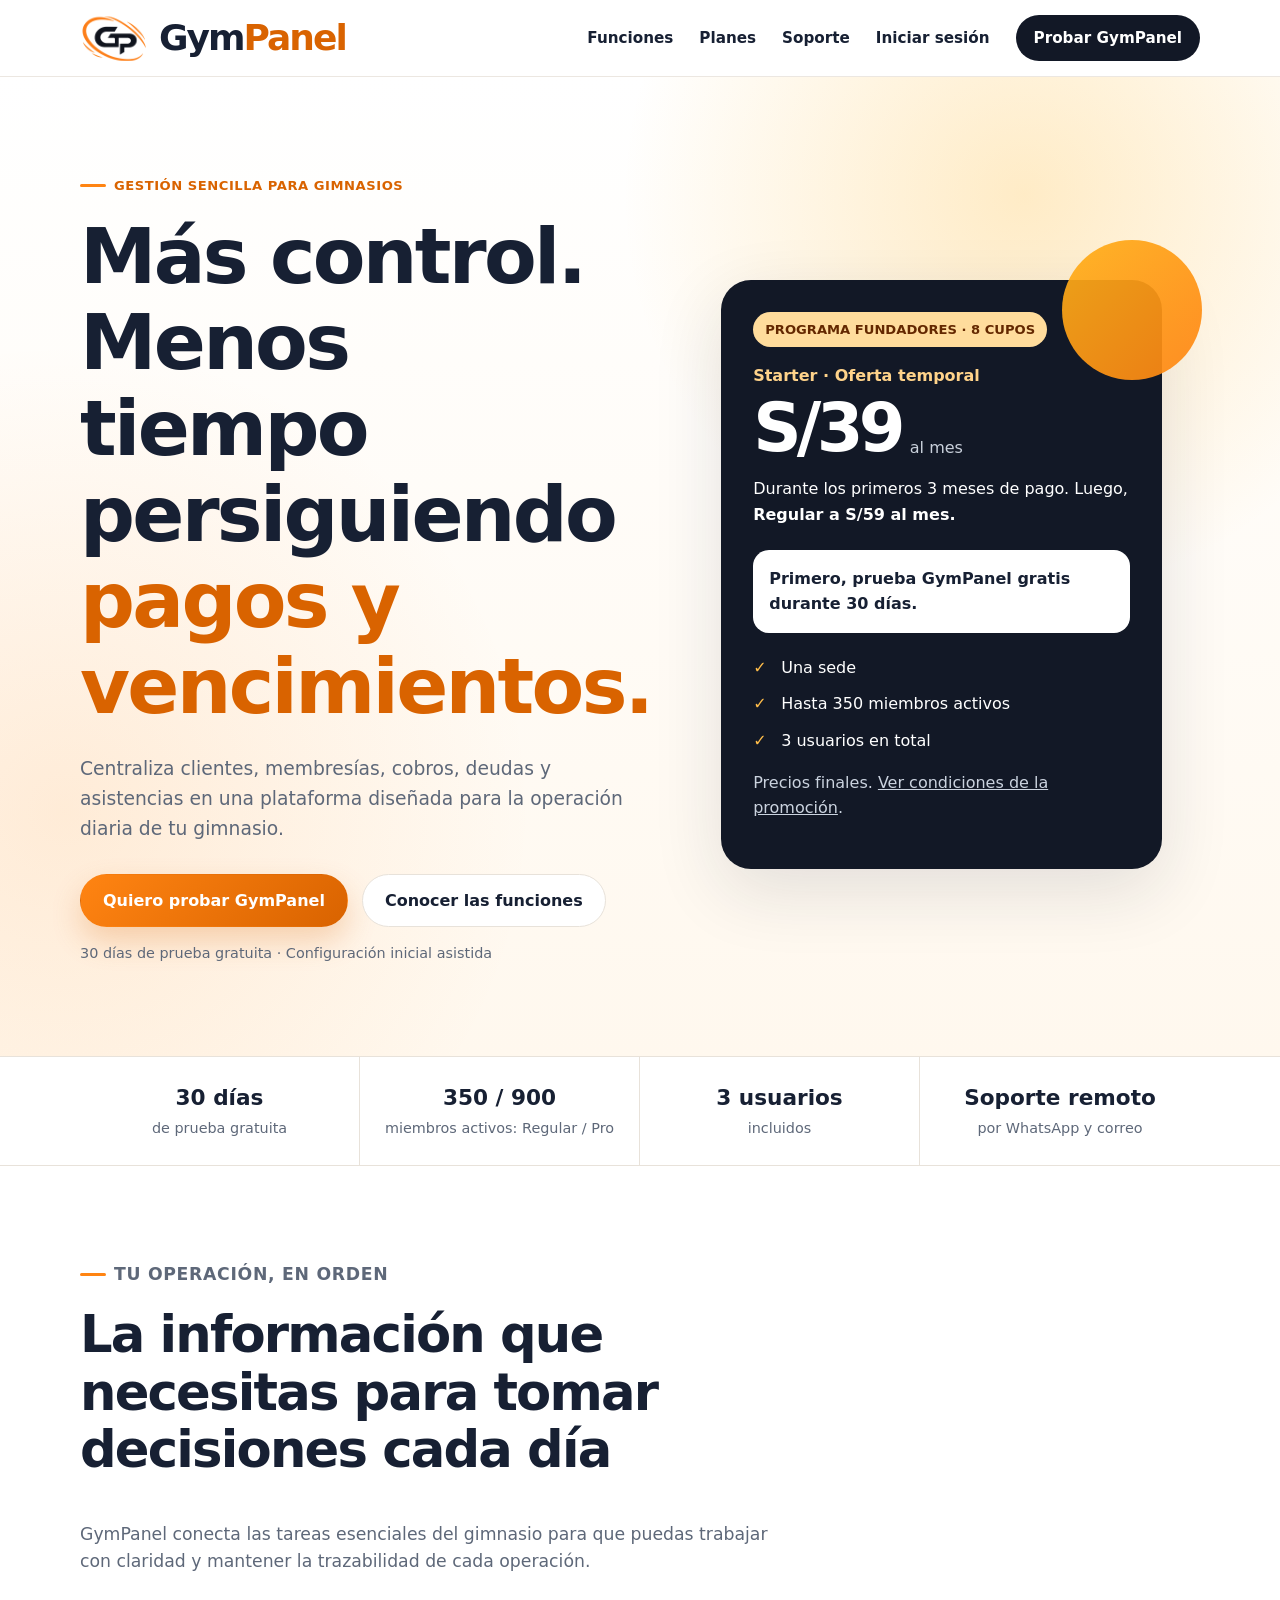
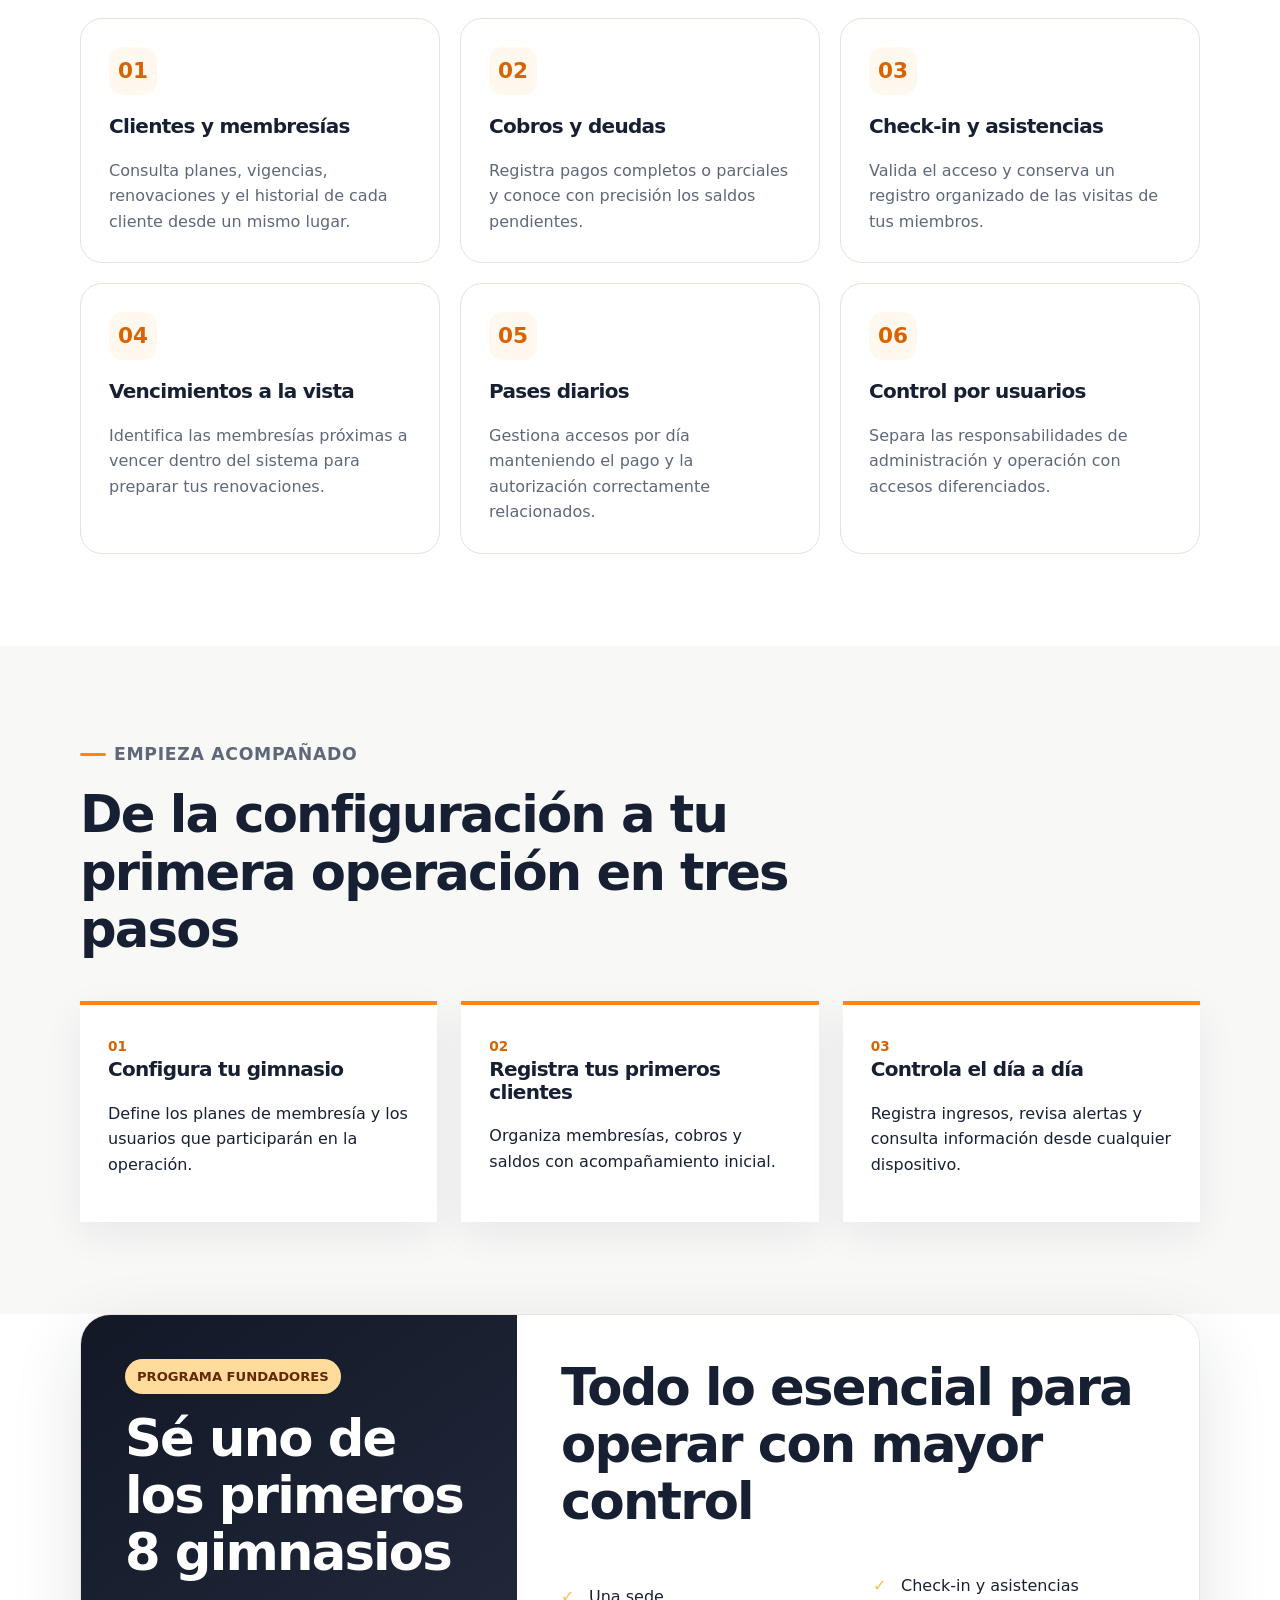
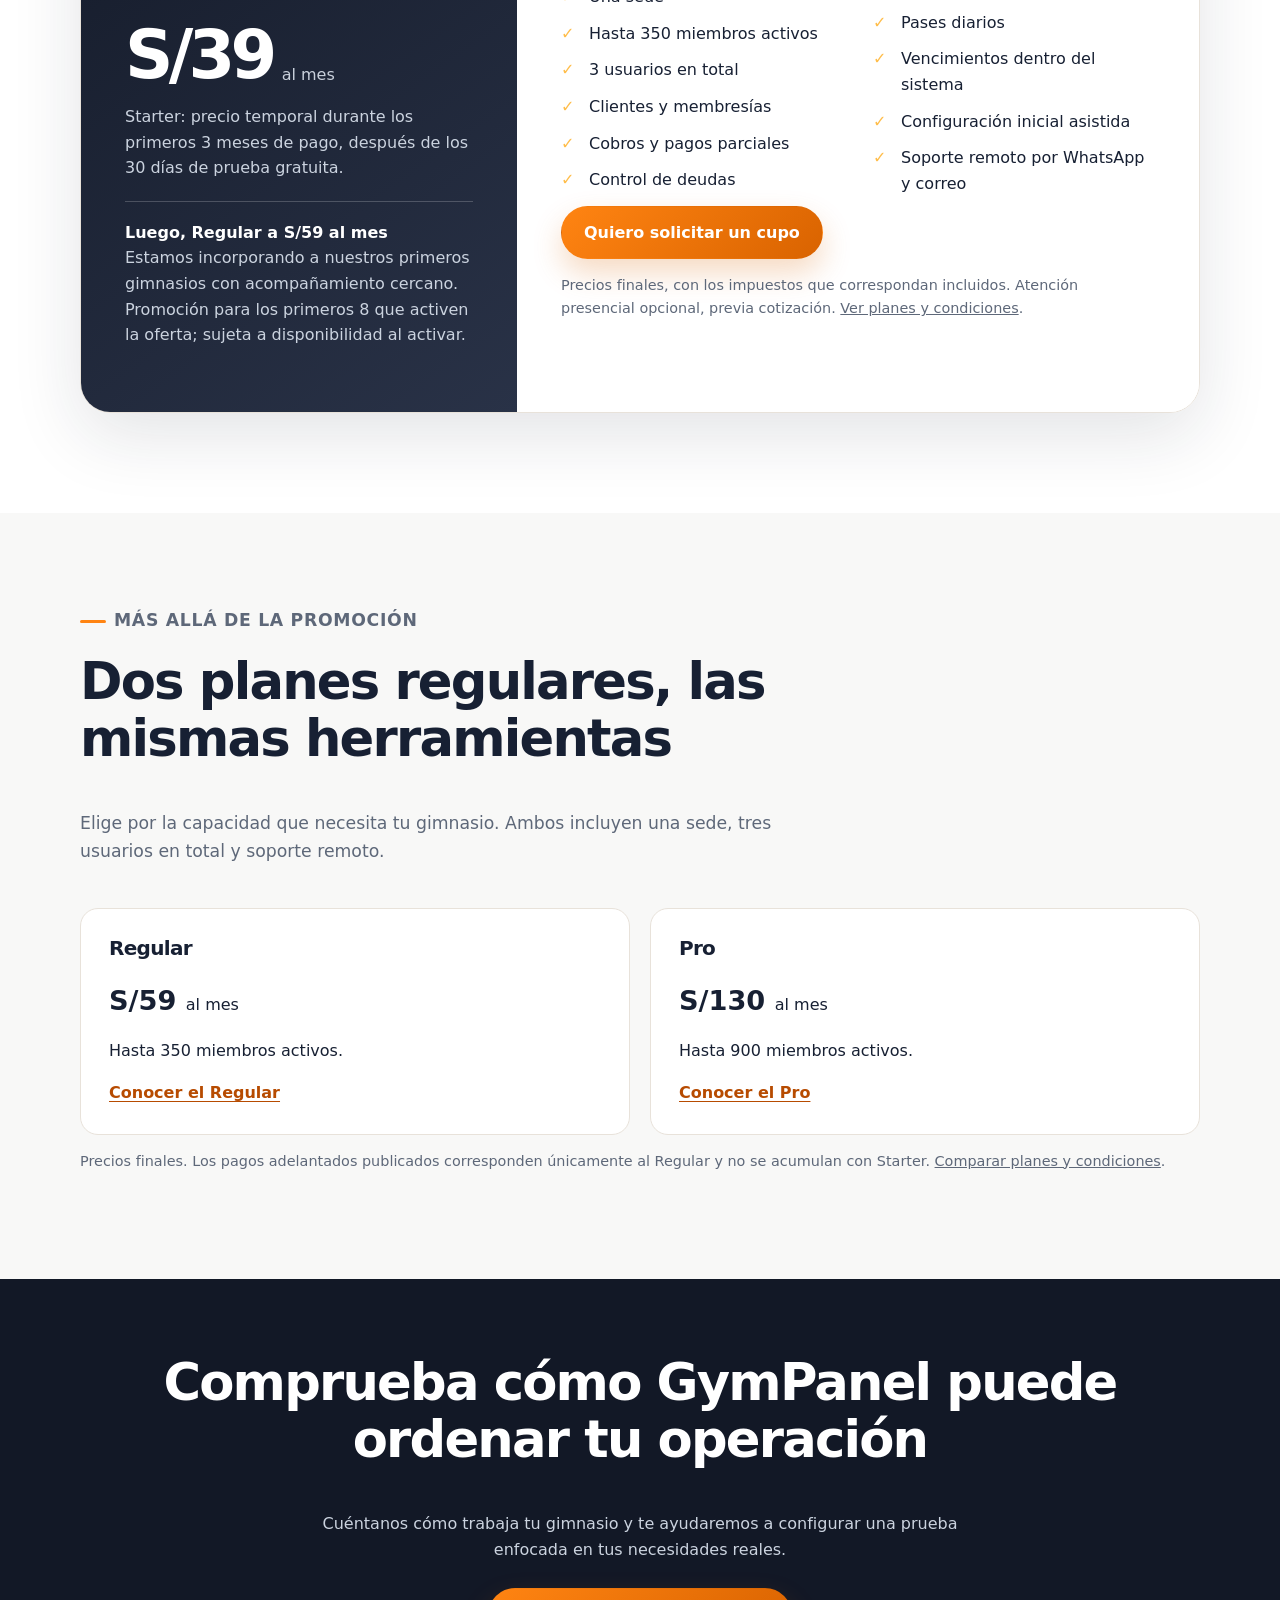
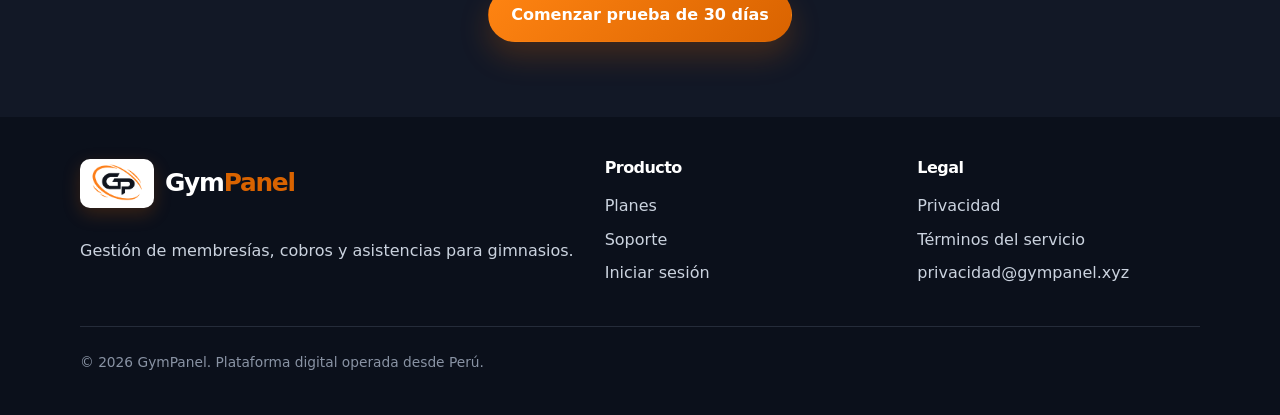
==== commit c3b4a7ba: "feat: publish Founders promotion and Regular and Pro plans" ====
--- a/index.html
+++ b/index.html
@@ -1,123 +1,136 @@
-<!doctype html>
-<html lang="es-PE">
-<head>
-  <meta charset="utf-8">
-  <meta name="viewport" content="width=device-width, initial-scale=1">
-  <title>GymPanel | Control de membresías, pagos y asistencias</title>
-  <meta name="description" content="Gestiona clientes, membresías, cobros, deudas y asistencias de tu gimnasio desde una sola plataforma. Prueba gratis durante 30 días.">
-  <link rel="canonical" href="https://info.gympanel.xyz/">
-  <link rel="icon" href="assets/gympanel-logo.png">
-  <link rel="stylesheet" href="styles.css">
-</head>
-<body>
-  <a class="skip-link" href="#contenido">Ir al contenido</a>
-  <header class="site-header">
-    <div class="container nav">
-      <a class="brand" href="index.html" aria-label="GymPanel, inicio"><span class="brand-mark"><img src="assets/gympanel-logo.png" alt="" width="384" height="256"></span><span class="brand-name">Gym<span>Panel</span></span></a>
-      <button class="menu-button" aria-label="Abrir navegación" aria-expanded="false">☰</button>
-      <nav class="nav-links" aria-label="Navegación principal">
-        <a href="#funciones">Funciones</a>
-        <a href="planes.html">Planes</a>
-        <a href="soporte.html">Soporte</a>
-        <a href="https://gympanel.xyz">Iniciar sesión</a>
-        <a class="nav-cta" href="https://wa.me/51907984384?text=Hola%2C%20quiero%20solicitar%20uno%20de%20los%20cupos%20de%20lanzamiento%20de%20GymPanel." target="_blank" rel="noopener">Probar GymPanel</a>
-      </nav>
-    </div>
-  </header>
-
-  <main id="contenido">
-    <section class="hero">
-      <div class="container hero-grid">
-        <div>
-          <p class="eyebrow">Gestión sencilla para gimnasios</p>
-          <h1>Más control. Menos tiempo persiguiendo <span class="accent">pagos y vencimientos.</span></h1>
-          <p class="lead">Centraliza clientes, membresías, cobros, deudas y asistencias en una plataforma diseñada para la operación diaria de tu gimnasio.</p>
-          <div class="actions">
-            <a class="button button-primary" href="https://wa.me/51907984384?text=Hola%2C%20quiero%20solicitar%20uno%20de%20los%20cupos%20de%20lanzamiento%20de%20GymPanel." target="_blank" rel="noopener">Quiero probar GymPanel</a>
-            <a class="button button-secondary" href="#funciones">Conocer las funciones</a>
-          </div>
-          <p class="microcopy">30 días de prueba gratuita · Configuración inicial asistida</p>
-        </div>
-        <aside class="hero-card" aria-label="Promoción de lanzamiento">
-          <span class="scarcity">Solo 8 cupos de lanzamiento</span>
-          <div class="price-label">Precio promocional</div>
-          <div class="price"><strong>S/39</strong><span>al mes</span></div>
-          <p>Durante tus primeros 3 meses.</p>
-          <div class="trial">Primero, prueba GymPanel gratis durante 30 días.</div>
-          <ul class="checks">
-            <li>Una sede</li>
-            <li>Hasta 400 miembros activos</li>
-            <li>3 usuarios en total</li>
-          </ul>
-        </aside>
-      </div>
-    </section>
-
-    <section class="trust-strip" aria-label="Ventajas principales">
-      <div class="container trust-grid">
-        <div class="trust-item"><strong>30 días</strong><span>de prueba gratuita</span></div>
-        <div class="trust-item"><strong>400</strong><span>miembros activos</span></div>
-        <div class="trust-item"><strong>3 usuarios</strong><span>incluidos</span></div>
-        <div class="trust-item"><strong>Soporte local</strong><span>por WhatsApp y correo</span></div>
-      </div>
-    </section>
-
-    <section class="section" id="funciones">
-      <div class="container">
-        <div class="section-heading">
-          <p class="eyebrow">Tu operación, en orden</p>
-          <h2>La información que necesitas para tomar decisiones cada día</h2>
-          <p>GymPanel conecta las tareas esenciales del gimnasio para que puedas trabajar con claridad y mantener la trazabilidad de cada operación.</p>
-        </div>
-        <div class="feature-grid">
-          <article class="feature"><div class="feature-icon">01</div><h3>Clientes y membresías</h3><p>Consulta planes, vigencias, renovaciones y el historial de cada cliente desde un mismo lugar.</p></article>
-          <article class="feature"><div class="feature-icon">02</div><h3>Cobros y deudas</h3><p>Registra pagos completos o parciales y conoce con precisión los saldos pendientes.</p></article>
-          <article class="feature"><div class="feature-icon">03</div><h3>Check-in y asistencias</h3><p>Valida el acceso y conserva un registro organizado de las visitas de tus miembros.</p></article>
-          <article class="feature"><div class="feature-icon">04</div><h3>Alertas de vencimiento</h3><p>Identifica membresías próximas a vencer para actuar antes de perder una renovación.</p></article>
-          <article class="feature"><div class="feature-icon">05</div><h3>Pases diarios</h3><p>Gestiona accesos por día manteniendo el pago y la autorización correctamente relacionados.</p></article>
-          <article class="feature"><div class="feature-icon">06</div><h3>Control por usuarios</h3><p>Separa las responsabilidades de administración y operación con accesos diferenciados.</p></article>
-        </div>
-      </div>
-    </section>
-
-    <section class="section section-soft">
-      <div class="container">
-        <div class="section-heading"><p class="eyebrow">Empieza acompañado</p><h2>De la configuración a tu primera operación en tres pasos</h2></div>
-        <div class="steps">
-          <article class="step"><h3>Configura tu gimnasio</h3><p>Define los planes de membresía y los usuarios que participarán en la operación.</p></article>
-          <article class="step"><h3>Registra tus primeros clientes</h3><p>Organiza membresías, cobros y saldos con acompañamiento inicial.</p></article>
-          <article class="step"><h3>Controla el día a día</h3><p>Registra ingresos, revisa alertas y consulta información desde cualquier dispositivo.</p></article>
-        </div>
-      </div>
-    </section>
-
-    <section class="offer" id="oferta">
-      <div class="container offer-card">
-        <div class="offer-price">
-          <span class="scarcity">Programa Fundadores</span>
-          <h2>Sé uno de los primeros 8 gimnasios</h2>
-          <div class="price"><strong>S/39</strong><span>al mes</span></div>
-          <p class="price-note">Durante tus primeros 3 meses, después de los 30 días de prueba gratuita.</p>
-          <div class="regular-price"><strong>Luego S/59 al mes</strong><br><span class="price-note">Consulta también pagos trimestrales, semestrales y anuales.</span></div>
-        </div>
-        <div class="offer-details">
-          <h2>Todo lo esencial para operar con mayor control</h2>
-          <ul class="checks">
-            <li>Una sede</li><li>Hasta 400 miembros activos</li><li>3 usuarios en total</li><li>Clientes y membresías</li><li>Cobros y pagos parciales</li><li>Control de deudas</li><li>Check-in y asistencias</li><li>Pases diarios</li><li>Alertas de vencimiento</li><li>Configuración asistida</li><li>Soporte por WhatsApp y correo</li><li>Copias de seguridad</li>
-          </ul>
-          <a class="button button-primary" href="https://wa.me/51907984384?text=Hola%2C%20quiero%20solicitar%20uno%20de%20los%20cupos%20de%20lanzamiento%20de%20GymPanel." target="_blank" rel="noopener">Quiero solicitar un cupo</a>
-        </div>
-      </div>
-    </section>
-
-    <section class="cta">
-      <div class="container"><h2>Comprueba cómo GymPanel puede ordenar tu operación</h2><p>Cuéntanos cómo trabaja tu gimnasio y te ayudaremos a configurar una prueba enfocada en tus necesidades reales.</p><a class="button button-primary" href="https://wa.me/51907984384?text=Hola%2C%20quiero%20probar%20GymPanel%20durante%2030%20d%C3%ADas." target="_blank" rel="noopener">Comenzar prueba de 30 días</a></div>
-    </section>
-  </main>
-
-  <footer class="site-footer">
-    <div class="container"><div class="footer-grid"><div class="footer-brand"><div class="brand brand-footer"><img src="assets/gympanel-logo.png" alt="" width="72" height="48"><span class="brand-name">Gym<span>Panel</span></span></div><p>Gestión de membresías, cobros y asistencias para gimnasios.</p></div><div><h3>Producto</h3><a href="planes.html">Planes</a><a href="soporte.html">Soporte</a><a href="https://gympanel.xyz">Iniciar sesión</a></div><div><h3>Legal</h3><a href="privacidad.html">Privacidad</a><a href="terminos.html">Términos del servicio</a><a href="mailto:privacidad@gympanel.xyz">privacidad@gympanel.xyz</a></div></div><div class="footer-bottom">© <span data-year></span> GymPanel. Plataforma digital operada desde Perú.</div></div>
-  </footer>
-  <script src="script.js"></script>
-</body>
-</html>
+<!doctype html>
+<html lang="es-PE">
+<head>
+  <meta charset="utf-8">
+  <meta name="viewport" content="width=device-width, initial-scale=1">
+  <title>GymPanel | Control de membresías, pagos y asistencias</title>
+  <meta name="description" content="Gestiona clientes, membresías, cobros, deudas y asistencias de tu gimnasio desde una sola plataforma. Prueba gratis durante 30 días.">
+  <link rel="canonical" href="https://info.gympanel.xyz/">
+  <link rel="icon" href="assets/gympanel-logo.png">
+  <link rel="stylesheet" href="styles.css">
+</head>
+<body>
+  <a class="skip-link" href="#contenido">Ir al contenido</a>
+  <header class="site-header">
+    <div class="container nav">
+      <a class="brand" href="index.html" aria-label="GymPanel, inicio"><span class="brand-mark"><img src="assets/gympanel-logo.png" alt="" width="384" height="256"></span><span class="brand-name">Gym<span>Panel</span></span></a>
+      <button class="menu-button" aria-label="Abrir navegación" aria-expanded="false">☰</button>
+      <nav class="nav-links" aria-label="Navegación principal">
+        <a href="#funciones">Funciones</a>
+        <a href="planes.html">Planes</a>
+        <a href="soporte.html">Soporte</a>
+        <a href="https://gympanel.xyz">Iniciar sesión</a>
+        <a class="nav-cta" href="https://wa.me/51907984384?text=Hola%2C%20quiero%20solicitar%20uno%20de%20los%20cupos%20de%20lanzamiento%20de%20GymPanel." target="_blank" rel="noopener">Probar GymPanel</a>
+      </nav>
+    </div>
+  </header>
+
+  <main id="contenido">
+    <section class="hero">
+      <div class="container hero-grid">
+        <div>
+          <p class="eyebrow">Gestión sencilla para gimnasios</p>
+          <h1>Más control. Menos tiempo persiguiendo <span class="accent">pagos y vencimientos.</span></h1>
+          <p class="lead">Centraliza clientes, membresías, cobros, deudas y asistencias en una plataforma diseñada para la operación diaria de tu gimnasio.</p>
+          <div class="actions">
+            <a class="button button-primary" href="https://wa.me/51907984384?text=Hola%2C%20quiero%20solicitar%20uno%20de%20los%20cupos%20de%20lanzamiento%20de%20GymPanel." target="_blank" rel="noopener">Quiero probar GymPanel</a>
+            <a class="button button-secondary" href="#funciones">Conocer las funciones</a>
+          </div>
+          <p class="microcopy">30 días de prueba gratuita · Configuración inicial asistida</p>
+        </div>
+        <aside class="hero-card" aria-label="Promoción de lanzamiento">
+          <span class="scarcity">Programa Fundadores · 8 cupos</span>
+          <div class="price-label">Starter · Oferta temporal</div>
+          <div class="price"><strong>S/39</strong><span>al mes</span></div>
+          <p>Durante los primeros 3 meses de pago. Luego, <strong>Regular a S/59 al mes.</strong></p>
+          <div class="trial">Primero, prueba GymPanel gratis durante 30 días.</div>
+          <ul class="checks">
+            <li>Una sede</li>
+            <li>Hasta 350 miembros activos</li>
+            <li>3 usuarios en total</li>
+          </ul>
+          <p class="price-note">Precios finales. <a href="planes.html#gp-founder-title">Ver condiciones de la promoción</a>.</p>
+        </aside>
+      </div>
+    </section>
+
+    <section class="trust-strip" aria-label="Ventajas principales">
+      <div class="container trust-grid">
+        <div class="trust-item"><strong>30 días</strong><span>de prueba gratuita</span></div>
+        <div class="trust-item"><strong>350 / 900</strong><span>miembros activos: Regular / Pro</span></div>
+        <div class="trust-item"><strong>3 usuarios</strong><span>incluidos</span></div>
+        <div class="trust-item"><strong>Soporte remoto</strong><span>por WhatsApp y correo</span></div>
+      </div>
+    </section>
+
+    <section class="section" id="funciones">
+      <div class="container">
+        <div class="section-heading">
+          <p class="eyebrow">Tu operación, en orden</p>
+          <h2>La información que necesitas para tomar decisiones cada día</h2>
+          <p>GymPanel conecta las tareas esenciales del gimnasio para que puedas trabajar con claridad y mantener la trazabilidad de cada operación.</p>
+        </div>
+        <div class="feature-grid">
+          <article class="feature"><div class="feature-icon">01</div><h3>Clientes y membresías</h3><p>Consulta planes, vigencias, renovaciones y el historial de cada cliente desde un mismo lugar.</p></article>
+          <article class="feature"><div class="feature-icon">02</div><h3>Cobros y deudas</h3><p>Registra pagos completos o parciales y conoce con precisión los saldos pendientes.</p></article>
+          <article class="feature"><div class="feature-icon">03</div><h3>Check-in y asistencias</h3><p>Valida el acceso y conserva un registro organizado de las visitas de tus miembros.</p></article>
+          <article class="feature"><div class="feature-icon">04</div><h3>Vencimientos a la vista</h3><p>Identifica las membresías próximas a vencer dentro del sistema para preparar tus renovaciones.</p></article>
+          <article class="feature"><div class="feature-icon">05</div><h3>Pases diarios</h3><p>Gestiona accesos por día manteniendo el pago y la autorización correctamente relacionados.</p></article>
+          <article class="feature"><div class="feature-icon">06</div><h3>Control por usuarios</h3><p>Separa las responsabilidades de administración y operación con accesos diferenciados.</p></article>
+        </div>
+      </div>
+    </section>
+
+    <section class="section section-soft">
+      <div class="container">
+        <div class="section-heading"><p class="eyebrow">Empieza acompañado</p><h2>De la configuración a tu primera operación en tres pasos</h2></div>
+        <div class="steps">
+          <article class="step"><h3>Configura tu gimnasio</h3><p>Define los planes de membresía y los usuarios que participarán en la operación.</p></article>
+          <article class="step"><h3>Registra tus primeros clientes</h3><p>Organiza membresías, cobros y saldos con acompañamiento inicial.</p></article>
+          <article class="step"><h3>Controla el día a día</h3><p>Registra ingresos, revisa alertas y consulta información desde cualquier dispositivo.</p></article>
+        </div>
+      </div>
+    </section>
+
+    <section class="offer" id="oferta">
+      <div class="container offer-card">
+        <div class="offer-price">
+          <span class="scarcity">Programa Fundadores</span>
+          <h2>Sé uno de los primeros 8 gimnasios</h2>
+          <div class="price"><strong>S/39</strong><span>al mes</span></div>
+          <p class="price-note">Starter: precio temporal durante los primeros 3 meses de pago, después de los 30 días de prueba gratuita.</p>
+          <div class="regular-price"><strong>Luego, Regular a S/59 al mes</strong><br><span class="price-note">Estamos incorporando a nuestros primeros gimnasios con acompañamiento cercano. Promoción para los primeros 8 que activen la oferta; sujeta a disponibilidad al activar.</span></div>
+        </div>
+        <div class="offer-details">
+          <h2>Todo lo esencial para operar con mayor control</h2>
+          <ul class="checks">
+            <li>Una sede</li><li>Hasta 350 miembros activos</li><li>3 usuarios en total</li><li>Clientes y membresías</li><li>Cobros y pagos parciales</li><li>Control de deudas</li><li>Check-in y asistencias</li><li>Pases diarios</li><li>Vencimientos dentro del sistema</li><li>Configuración inicial asistida</li><li>Soporte remoto por WhatsApp y correo</li>
+          </ul>
+          <a class="button button-primary" href="https://wa.me/51907984384?text=Hola%2C%20quiero%20solicitar%20uno%20de%20los%20cupos%20de%20lanzamiento%20de%20GymPanel." target="_blank" rel="noopener">Quiero solicitar un cupo</a>
+          <p class="microcopy">Precios finales, con los impuestos que correspondan incluidos. Atención presencial opcional, previa cotización. <a href="planes.html">Ver planes y condiciones</a>.</p>
+        </div>
+      </div>
+    </section>
+
+    <section class="section section-soft plan-overview" aria-labelledby="regular-plans-title">
+      <div class="container">
+        <div class="section-heading"><p class="eyebrow">Más allá de la promoción</p><h2 id="regular-plans-title">Dos planes regulares, las mismas herramientas</h2><p>Elige por la capacidad que necesita tu gimnasio. Ambos incluyen una sede, tres usuarios en total y soporte remoto.</p></div>
+        <div class="regular-plans-grid">
+          <article class="pricing-option"><h3>Regular</h3><strong>S/59 <small>al mes</small></strong><p>Hasta 350 miembros activos.</p><a href="planes.html#gp-offers">Conocer el Regular</a></article>
+          <article class="pricing-option"><h3>Pro</h3><strong>S/130 <small>al mes</small></strong><p>Hasta 900 miembros activos.</p><a href="planes.html#gp-offers">Conocer el Pro</a></article>
+        </div>
+        <p class="microcopy">Precios finales. Los pagos adelantados publicados corresponden únicamente al Regular y no se acumulan con Starter. <a href="planes.html">Comparar planes y condiciones</a>.</p>
+      </div>
+    </section>
+
+    <section class="cta">
+      <div class="container"><h2>Comprueba cómo GymPanel puede ordenar tu operación</h2><p>Cuéntanos cómo trabaja tu gimnasio y te ayudaremos a configurar una prueba enfocada en tus necesidades reales.</p><a class="button button-primary" href="https://wa.me/51907984384?text=Hola%2C%20quiero%20probar%20GymPanel%20durante%2030%20d%C3%ADas." target="_blank" rel="noopener">Comenzar prueba de 30 días</a></div>
+    </section>
+  </main>
+
+  <footer class="site-footer">
+    <div class="container"><div class="footer-grid"><div class="footer-brand"><div class="brand brand-footer"><img src="assets/gympanel-logo.png" alt="" width="72" height="48"><span class="brand-name">Gym<span>Panel</span></span></div><p>Gestión de membresías, cobros y asistencias para gimnasios.</p></div><div><h3>Producto</h3><a href="planes.html">Planes</a><a href="soporte.html">Soporte</a><a href="https://gympanel.xyz">Iniciar sesión</a></div><div><h3>Legal</h3><a href="privacidad.html">Privacidad</a><a href="terminos.html">Términos del servicio</a><a href="mailto:privacidad@gympanel.xyz">privacidad@gympanel.xyz</a></div></div><div class="footer-bottom">© <span data-year></span> GymPanel. Plataforma digital operada desde Perú.</div></div>
+  </footer>
+  <script src="script.js"></script>
+</body>
+</html>
--- a/styles.css
+++ b/styles.css
@@ -1,217 +1,227 @@
-:root {
-  --ink: #172033;
-  --muted: #5e6879;
-  --orange: #ff8412;
-  --orange-dark: #d96300;
-  --amber: #ffb018;
-  --cream: #fff8ee;
-  --surface: #ffffff;
-  --line: #e8e2da;
-  --dark: #121826;
-  --success: #087a55;
-  --shadow: 0 22px 70px rgba(23, 32, 51, 0.12);
-  --radius: 22px;
-}
-
-* { box-sizing: border-box; }
-html { scroll-behavior: smooth; }
-body {
-  margin: 0;
-  color: var(--ink);
-  background: #fff;
-  font-family: Inter, ui-sans-serif, system-ui, -apple-system, BlinkMacSystemFont, "Segoe UI", sans-serif;
-  line-height: 1.6;
-}
-a { color: inherit; }
-img { max-width: 100%; }
-.container { width: min(1120px, calc(100% - 40px)); margin: 0 auto; }
-.skip-link { position: absolute; left: -9999px; top: 8px; z-index: 100; padding: 10px 14px; background: #fff; }
-.skip-link:focus { left: 8px; }
-
-.site-header {
-  position: sticky;
-  top: 0;
-  z-index: 30;
-  border-bottom: 1px solid rgba(232, 226, 218, 0.8);
-  background: rgba(255, 255, 255, 0.94);
-  backdrop-filter: blur(18px);
-}
-.nav { min-height: 76px; display: flex; align-items: center; justify-content: space-between; gap: 24px; }
-.brand { display: inline-flex; align-items: center; gap: 11px; text-decoration: none; }
-.brand img { display: block; width: 68px; height: 45px; object-fit: cover; border-radius: 10px; box-shadow: 0 6px 18px rgba(217, 99, 0, .22); }
-.brand-name { color: var(--ink); font-size: 1.55rem; font-weight: 900; letter-spacing: -.05em; line-height: 1; }
-.brand-name span { color: var(--orange-dark); }
-.site-header .brand-mark { position: relative; display: block; width: 68px; height: 45px; overflow: hidden; flex: none; }
-.site-header .brand-mark img { position: absolute; top: -6px; left: -11px; width: 90px; height: 60px; max-width: none; object-fit: fill; border-radius: 0; box-shadow: none; }
-.site-header .brand-name { font-size: 36px; letter-spacing: -.055em; }
-.nav-links { display: flex; align-items: center; gap: 26px; font-size: 0.95rem; font-weight: 700; }
-.nav-links a { text-decoration: none; }
-.nav-links a:hover { color: var(--orange-dark); }
-.nav-cta { padding: 11px 18px; color: #fff !important; background: var(--dark); border-radius: 999px; }
-.menu-button { display: none; border: 0; background: transparent; font-size: 1.45rem; cursor: pointer; }
-
-.hero {
-  overflow: hidden;
-  position: relative;
-  padding: 92px 0 76px;
-  background:
-    radial-gradient(circle at 80% 12%, rgba(255, 176, 24, .24), transparent 30%),
-    radial-gradient(circle at 5% 75%, rgba(255, 132, 18, .12), transparent 33%),
-    linear-gradient(180deg, #fff 0%, var(--cream) 100%);
-}
-.hero-grid { display: grid; grid-template-columns: 1.08fr .92fr; gap: 70px; align-items: center; }
-.eyebrow { display: inline-flex; align-items: center; gap: 8px; margin: 0 0 18px; color: var(--orange-dark); font-weight: 850; letter-spacing: .04em; text-transform: uppercase; font-size: .82rem; }
-.eyebrow::before { content: ""; width: 26px; height: 3px; border-radius: 4px; background: var(--orange); }
-h1, h2, h3 { margin-top: 0; line-height: 1.12; letter-spacing: -.035em; }
-h1 { max-width: 760px; margin-bottom: 24px; font-size: clamp(2.6rem, 6vw, 5.2rem); }
-h2 { font-size: clamp(2rem, 4vw, 3.25rem); }
-h3 { font-size: 1.25rem; }
-.accent { color: var(--orange-dark); }
-.lead { max-width: 650px; margin: 0 0 30px; color: var(--muted); font-size: 1.17rem; }
-.actions { display: flex; gap: 14px; flex-wrap: wrap; }
-.button { display: inline-flex; align-items: center; justify-content: center; min-height: 50px; padding: 13px 22px; border: 1px solid transparent; border-radius: 999px; font-weight: 850; text-decoration: none; transition: transform .2s ease, box-shadow .2s ease, background .2s ease; }
-.button:hover { transform: translateY(-2px); }
-.button-primary { color: #fff; background: linear-gradient(135deg, var(--orange), var(--orange-dark)); box-shadow: 0 14px 30px rgba(217, 99, 0, .24); }
-.button-secondary { border-color: var(--line); background: #fff; }
-.microcopy { margin-top: 15px; color: var(--muted); font-size: .9rem; }
-
-.hero-card { position: relative; padding: 32px; color: #fff; background: var(--dark); border-radius: 30px; box-shadow: var(--shadow); }
-.hero-card::after { content: ""; position: absolute; width: 140px; height: 140px; right: -40px; top: -40px; border-radius: 50%; background: linear-gradient(135deg, var(--amber), var(--orange)); opacity: .92; }
-.hero-card > * { position: relative; z-index: 1; }
-.price-label { color: #ffd38a; font-weight: 800; }
-.price { display: flex; align-items: end; gap: 9px; margin: 8px 0; }
-.price strong { font-size: 4.2rem; line-height: .95; letter-spacing: -.07em; }
-.price span { color: #c9d0db; }
-.trial { margin: 22px 0; padding: 16px; color: var(--ink); background: #fff; border-radius: 16px; font-weight: 800; }
-.checks { list-style: none; padding: 0; margin: 20px 0 0; }
-.checks li { margin: 11px 0; padding-left: 28px; position: relative; }
-.checks li::before { content: "✓"; position: absolute; left: 0; color: #ffbd4a; font-weight: 900; }
-
-.trust-strip { border-block: 1px solid var(--line); background: #fff; }
-.trust-grid { display: grid; grid-template-columns: repeat(4, 1fr); }
-.trust-item { padding: 24px 18px; text-align: center; border-right: 1px solid var(--line); }
-.trust-item:last-child { border-right: 0; }
-.trust-item strong { display: block; font-size: 1.35rem; }
-.trust-item span { color: var(--muted); font-size: .9rem; }
-
-.section { padding: 92px 0; }
-.section-soft { background: #f8f8f7; }
-.section-heading { max-width: 720px; margin-bottom: 42px; }
-.section-heading p { color: var(--muted); font-size: 1.08rem; }
-.feature-grid { display: grid; grid-template-columns: repeat(3, 1fr); gap: 20px; }
-.feature { padding: 28px; border: 1px solid var(--line); border-radius: var(--radius); background: #fff; }
-.feature-icon { width: 48px; height: 48px; display: grid; place-items: center; margin-bottom: 20px; border-radius: 14px; color: var(--orange-dark); background: var(--cream); font-size: 1.35rem; font-weight: 900; }
-.feature p { margin-bottom: 0; color: var(--muted); }
-
-.steps { display: grid; grid-template-columns: repeat(3, 1fr); gap: 24px; counter-reset: step; }
-.step { counter-increment: step; padding: 28px; border-top: 4px solid var(--orange); background: #fff; box-shadow: 0 12px 36px rgba(23, 32, 51, .07); }
-.step::before { content: "0" counter(step); color: var(--orange-dark); font-size: .85rem; font-weight: 900; }
-
-.offer { padding: 0 0 100px; }
-.offer-card { display: grid; grid-template-columns: .78fr 1.22fr; overflow: hidden; border: 1px solid var(--line); border-radius: 30px; box-shadow: var(--shadow); }
-.offer-price { padding: 44px; color: #fff; background: linear-gradient(145deg, var(--dark), #293247); }
-.offer-details { padding: 44px; background: #fff; }
-.offer-details .checks { columns: 2; column-gap: 30px; }
-.offer-details .checks li { break-inside: avoid; }
-.scarcity { display: inline-block; margin-bottom: 16px; padding: 7px 12px; color: #642800; background: #ffdc9c; border-radius: 999px; font-size: .82rem; font-weight: 900; text-transform: uppercase; }
-.price-note { color: #cbd3df; }
-.regular-price { margin: 20px 0; padding-top: 18px; border-top: 1px solid rgba(255,255,255,.2); }
-
-.cta { padding: 75px 0; color: #fff; text-align: center; background: var(--dark); }
-.cta p { max-width: 680px; margin: 0 auto 26px; color: #cbd3df; }
-
-.site-footer { padding: 42px 0; color: #cbd3df; background: #0b101b; }
-.footer-grid { display: grid; grid-template-columns: 1.4fr .8fr .8fr; gap: 30px; }
-.brand-footer { margin-bottom: 14px; }
-.brand-footer .brand-name { color: #fff; }
-.brand-footer img { width: 74px; height: 49px; padding: 2px; background: #fff; }
-.brand-404 { justify-content: center; margin-inline: auto; }
-.footer-grid h3 { color: #fff; font-size: 1rem; }
-.footer-grid a { display: block; margin: 8px 0; color: #cbd3df; text-decoration: none; }
-.footer-grid a:hover { color: #fff; }
-.footer-bottom { margin-top: 32px; padding-top: 24px; border-top: 1px solid #252c3a; color: #8993a4; font-size: .86rem; }
-
-.page-hero { padding: 75px 0 50px; background: var(--cream); }
-.page-hero h1 { max-width: 850px; font-size: clamp(2.4rem, 5vw, 4rem); }
-.content-page { padding: 58px 0 90px; }
-.prose { max-width: 850px; }
-.prose h2 { margin-top: 48px; font-size: 1.65rem; }
-.prose h3 { margin-top: 32px; }
-.prose p, .prose li { color: #465064; }
-.prose a { color: var(--orange-dark); }
-.notice { margin: 28px 0; padding: 20px 22px; border-left: 4px solid var(--orange); background: var(--cream); }
-.pricing-options { display: grid; grid-template-columns: repeat(4, 1fr); gap: 15px; margin-top: 28px; }
-.pricing-option { padding: 22px; border: 1px solid var(--line); border-radius: 18px; background: #fff; }
-.pricing-option strong { display: block; font-size: 1.7rem; }
-.contact-grid { display: grid; grid-template-columns: repeat(2, 1fr); gap: 22px; }
-.contact-card { padding: 30px; border: 1px solid var(--line); border-radius: var(--radius); background: #fff; }
-
-.support-page .page-hero { padding: 54px 0 42px; }
-.support-page .page-hero h1 { margin-bottom: 10px; font-size: clamp(2.1rem, 4vw, 3.1rem); }
-.support-page .page-hero .lead { margin-bottom: 0; font-size: 1rem; }
-.support-section { padding: 38px 0 58px; }
-.support-primary { display: grid; grid-template-columns: minmax(0, 1.4fr) minmax(245px, .6fr); gap: 28px; align-items: center; padding: 27px 30px; border: 1px solid var(--line); border-radius: 20px; background: var(--surface); box-shadow: 0 12px 35px rgba(23, 32, 51, .05); }
-.support-heading { display: flex; align-items: center; gap: 10px; margin: 0 0 10px; font-size: 1.45rem; }
-.support-heading svg { width: 23px; height: 23px; flex: 0 0 23px; color: var(--orange-dark); }
-.support-primary-content > p:not(.support-hours) { margin: 0; color: var(--muted); font-size: .9rem; line-height: 1.5; }
-.support-primary-content > p strong { color: var(--ink); }
-.support-hours { display: flex; align-items: flex-start; gap: 10px; margin: 14px 0 0; padding: 12px 14px; border-radius: 11px; background: #fff4df; font-size: .85rem; line-height: 1.45; }
-.support-hours svg { width: 17px; height: 17px; flex: 0 0 17px; margin-top: 1px; color: var(--orange-dark); }
-.support-whatsapp-button { min-height: 54px; gap: 9px; border-color: #169b49; color: var(--ink); background: #25d366; box-shadow: 0 8px 22px rgba(18, 140, 62, .2); text-align: center; }
-.support-whatsapp-button:hover { background: #33de72; }
-.support-whatsapp-button:focus-visible { outline: 3px solid var(--ink); outline-offset: 3px; }
-.support-whatsapp-button svg { width: 19px; height: 19px; flex: 0 0 19px; }
-.support-secondary-grid { display: grid; grid-template-columns: repeat(3, minmax(0, 1fr)); gap: 17px; margin-top: 18px; }
-.support-secondary-card { display: flex; min-width: 0; flex-direction: column; align-items: flex-start; gap: 8px; padding: 22px; border: 1px solid var(--line); border-radius: 16px; background: var(--surface); }
-.support-secondary-card h2 { margin: 0; font-size: 1.15rem; }
-.support-secondary-card p { margin: 0; color: var(--muted); font-size: .85rem; line-height: 1.5; }
-.support-secondary-card a { margin-top: auto; padding-top: 9px; color: var(--orange-dark); font-size: .85rem; font-weight: 750; overflow-wrap: anywhere; text-underline-offset: 3px; }
-
-@media (max-width: 760px) {
-  .support-primary { grid-template-columns: 1fr; }
-  .support-whatsapp-button { width: 100%; }
-}
-
-@media (max-width: 980px) {
-  .menu-button { display: block; }
-  .nav-links { display: none; position: absolute; inset: 76px 0 auto; padding: 20px; flex-direction: column; align-items: stretch; background: #fff; border-bottom: 1px solid var(--line); }
-  .nav-links.open { display: flex; }
-}
-
-@media (max-width: 860px) {
-  .hero-grid, .offer-card { grid-template-columns: 1fr; }
-  .hero { padding-top: 64px; }
-  .hero-card { max-width: 560px; }
-  .feature-grid, .steps { grid-template-columns: 1fr 1fr; }
-  .trust-grid { grid-template-columns: 1fr 1fr; }
-  .trust-item:nth-child(2) { border-right: 0; }
-  .trust-item:nth-child(-n+2) { border-bottom: 1px solid var(--line); }
-  .pricing-options { grid-template-columns: 1fr 1fr; }
-}
-
-@media (max-width: 580px) {
-  .container { width: min(100% - 28px, 1120px); }
-  .nav { min-height: 70px; }
-  .nav-links { inset: 70px 0 auto; }
-  .brand { gap: 9px; }
-  .brand img { width: 56px; height: 37px; border-radius: 8px; }
-  .brand-name { font-size: 1.3rem; }
-  .site-header .brand-mark { width: 56px; height: 37px; }
-  .site-header .brand-mark img { top: -5px; left: -9px; width: 74px; height: 49.333px; border-radius: 0; }
-  .site-header .brand-name { font-size: 30px; }
-  .brand-footer img { width: 68px; height: 45px; }
-  .feature-grid, .steps, .footer-grid, .contact-grid, .pricing-options { grid-template-columns: 1fr; }
-  .offer-price, .offer-details { padding: 30px 24px; }
-  .offer-details .checks { columns: 1; }
-  .section { padding: 70px 0; }
-  .actions .button { width: 100%; }
-  .support-primary { gap: 18px; padding: 20px 18px; }
-  .support-page .page-hero { padding: 32px 0 26px; }
-  .support-section { padding: 24px 0 48px; }
-  .support-secondary-grid { grid-template-columns: 1fr; }
-}
-
-@media (prefers-reduced-motion: reduce) {
-  html { scroll-behavior: auto; }
-  *, *::before, *::after { transition: none !important; }
-}
+:root {
+  --ink: #172033;
+  --muted: #5e6879;
+  --orange: #ff8412;
+  --orange-dark: #d96300;
+  --amber: #ffb018;
+  --cream: #fff8ee;
+  --surface: #ffffff;
+  --line: #e8e2da;
+  --dark: #121826;
+  --success: #087a55;
+  --shadow: 0 22px 70px rgba(23, 32, 51, 0.12);
+  --radius: 22px;
+}
+
+* { box-sizing: border-box; }
+html { scroll-behavior: smooth; }
+body {
+  margin: 0;
+  color: var(--ink);
+  background: #fff;
+  font-family: Inter, ui-sans-serif, system-ui, -apple-system, BlinkMacSystemFont, "Segoe UI", sans-serif;
+  line-height: 1.6;
+}
+a { color: inherit; }
+img { max-width: 100%; }
+.container { width: min(1120px, calc(100% - 40px)); margin: 0 auto; }
+.skip-link { position: absolute; left: -9999px; top: 8px; z-index: 100; padding: 10px 14px; background: #fff; }
+.skip-link:focus { left: 8px; }
+
+.site-header {
+  position: sticky;
+  top: 0;
+  z-index: 30;
+  border-bottom: 1px solid rgba(232, 226, 218, 0.8);
+  background: rgba(255, 255, 255, 0.94);
+  backdrop-filter: blur(18px);
+}
+.nav { min-height: 76px; display: flex; align-items: center; justify-content: space-between; gap: 24px; }
+.brand { display: inline-flex; align-items: center; gap: 11px; text-decoration: none; }
+.brand img { display: block; width: 68px; height: 45px; object-fit: cover; border-radius: 10px; box-shadow: 0 6px 18px rgba(217, 99, 0, .22); }
+.brand-name { color: var(--ink); font-size: 1.55rem; font-weight: 900; letter-spacing: -.05em; line-height: 1; }
+.brand-name span { color: var(--orange-dark); }
+.site-header .brand-mark { position: relative; display: block; width: 68px; height: 45px; overflow: hidden; flex: none; }
+.site-header .brand-mark img { position: absolute; top: -6px; left: -11px; width: 90px; height: 60px; max-width: none; object-fit: fill; border-radius: 0; box-shadow: none; }
+.site-header .brand-name { font-size: 36px; letter-spacing: -.055em; }
+.nav-links { display: flex; align-items: center; gap: 26px; font-size: 0.95rem; font-weight: 700; }
+.nav-links a { text-decoration: none; }
+.nav-links a:hover { color: var(--orange-dark); }
+.nav-cta { padding: 11px 18px; color: #fff !important; background: var(--dark); border-radius: 999px; }
+.menu-button { display: none; border: 0; background: transparent; font-size: 1.45rem; cursor: pointer; }
+.menu-button { min-width: 44px; min-height: 44px; }
+.nav-links a { min-height: 44px; display: inline-flex; align-items: center; }
+.nav-links a[aria-current="page"] { color: #b74b00; }
+a:focus-visible, button:focus-visible, summary:focus-visible { outline: 3px solid #b74b00; outline-offset: 4px; }
+[id] { scroll-margin-top: 100px; }
+
+.hero {
+  overflow: hidden;
+  position: relative;
+  padding: 92px 0 76px;
+  background:
+    radial-gradient(circle at 80% 12%, rgba(255, 176, 24, .24), transparent 30%),
+    radial-gradient(circle at 5% 75%, rgba(255, 132, 18, .12), transparent 33%),
+    linear-gradient(180deg, #fff 0%, var(--cream) 100%);
+}
+.hero-grid { display: grid; grid-template-columns: 1.08fr .92fr; gap: 70px; align-items: center; }
+.eyebrow { display: inline-flex; align-items: center; gap: 8px; margin: 0 0 18px; color: var(--orange-dark); font-weight: 850; letter-spacing: .04em; text-transform: uppercase; font-size: .82rem; }
+.eyebrow::before { content: ""; width: 26px; height: 3px; border-radius: 4px; background: var(--orange); }
+h1, h2, h3 { margin-top: 0; line-height: 1.12; letter-spacing: -.035em; }
+h1 { max-width: 760px; margin-bottom: 24px; font-size: clamp(2.6rem, 6vw, 5.2rem); }
+h2 { font-size: clamp(2rem, 4vw, 3.25rem); }
+h3 { font-size: 1.25rem; }
+.accent { color: var(--orange-dark); }
+.lead { max-width: 650px; margin: 0 0 30px; color: var(--muted); font-size: 1.17rem; }
+.actions { display: flex; gap: 14px; flex-wrap: wrap; }
+.button { display: inline-flex; align-items: center; justify-content: center; min-height: 50px; padding: 13px 22px; border: 1px solid transparent; border-radius: 999px; font-weight: 850; text-decoration: none; transition: transform .2s ease, box-shadow .2s ease, background .2s ease; }
+.button:hover { transform: translateY(-2px); }
+.button-primary { color: #fff; background: linear-gradient(135deg, var(--orange), var(--orange-dark)); box-shadow: 0 14px 30px rgba(217, 99, 0, .24); }
+.button-secondary { border-color: var(--line); background: #fff; }
+.microcopy { margin-top: 15px; color: var(--muted); font-size: .9rem; }
+
+.hero-card { position: relative; padding: 32px; color: #fff; background: var(--dark); border-radius: 30px; box-shadow: var(--shadow); }
+.hero-card::after { content: ""; position: absolute; width: 140px; height: 140px; right: -40px; top: -40px; border-radius: 50%; background: linear-gradient(135deg, var(--amber), var(--orange)); opacity: .92; }
+.hero-card > * { position: relative; z-index: 1; }
+.price-label { color: #ffd38a; font-weight: 800; }
+.price { display: flex; align-items: end; gap: 9px; margin: 8px 0; }
+.price strong { font-size: 4.2rem; line-height: .95; letter-spacing: -.07em; }
+.price span { color: #c9d0db; }
+.trial { margin: 22px 0; padding: 16px; color: var(--ink); background: #fff; border-radius: 16px; font-weight: 800; }
+.checks { list-style: none; padding: 0; margin: 20px 0 0; }
+.checks li { margin: 11px 0; padding-left: 28px; position: relative; }
+.checks li::before { content: "✓"; position: absolute; left: 0; color: #ffbd4a; font-weight: 900; }
+
+.trust-strip { border-block: 1px solid var(--line); background: #fff; }
+.trust-grid { display: grid; grid-template-columns: repeat(4, 1fr); }
+.trust-item { padding: 24px 18px; text-align: center; border-right: 1px solid var(--line); }
+.trust-item:last-child { border-right: 0; }
+.trust-item strong { display: block; font-size: 1.35rem; }
+.trust-item span { color: var(--muted); font-size: .9rem; }
+
+.section { padding: 92px 0; }
+.section-soft { background: #f8f8f7; }
+.section-heading { max-width: 720px; margin-bottom: 42px; }
+.section-heading p { color: var(--muted); font-size: 1.08rem; }
+.feature-grid { display: grid; grid-template-columns: repeat(3, 1fr); gap: 20px; }
+.feature { padding: 28px; border: 1px solid var(--line); border-radius: var(--radius); background: #fff; }
+.feature-icon { width: 48px; height: 48px; display: grid; place-items: center; margin-bottom: 20px; border-radius: 14px; color: var(--orange-dark); background: var(--cream); font-size: 1.35rem; font-weight: 900; }
+.feature p { margin-bottom: 0; color: var(--muted); }
+
+.steps { display: grid; grid-template-columns: repeat(3, 1fr); gap: 24px; counter-reset: step; }
+.step { counter-increment: step; padding: 28px; border-top: 4px solid var(--orange); background: #fff; box-shadow: 0 12px 36px rgba(23, 32, 51, .07); }
+.step::before { content: "0" counter(step); color: var(--orange-dark); font-size: .85rem; font-weight: 900; }
+
+.offer { padding: 0 0 100px; }
+.offer-card { display: grid; grid-template-columns: .78fr 1.22fr; overflow: hidden; border: 1px solid var(--line); border-radius: 30px; box-shadow: var(--shadow); }
+.offer-price { padding: 44px; color: #fff; background: linear-gradient(145deg, var(--dark), #293247); }
+.offer-details { padding: 44px; background: #fff; }
+.offer-details .checks { columns: 2; column-gap: 30px; }
+.offer-details .checks li { break-inside: avoid; }
+.scarcity { display: inline-block; margin-bottom: 16px; padding: 7px 12px; color: #642800; background: #ffdc9c; border-radius: 999px; font-size: .82rem; font-weight: 900; text-transform: uppercase; }
+.price-note { color: #cbd3df; }
+.regular-price { margin: 20px 0; padding-top: 18px; border-top: 1px solid rgba(255,255,255,.2); }
+
+.cta { padding: 75px 0; color: #fff; text-align: center; background: var(--dark); }
+.cta p { max-width: 680px; margin: 0 auto 26px; color: #cbd3df; }
+
+.site-footer { padding: 42px 0; color: #cbd3df; background: #0b101b; }
+.footer-grid { display: grid; grid-template-columns: 1.4fr .8fr .8fr; gap: 30px; }
+.brand-footer { margin-bottom: 14px; }
+.brand-footer .brand-name { color: #fff; }
+.brand-footer img { width: 74px; height: 49px; padding: 2px; background: #fff; }
+.brand-404 { justify-content: center; margin-inline: auto; }
+.footer-grid h3 { color: #fff; font-size: 1rem; }
+.footer-grid a { display: block; margin: 8px 0; color: #cbd3df; text-decoration: none; }
+.footer-grid a:hover { color: #fff; }
+.footer-bottom { margin-top: 32px; padding-top: 24px; border-top: 1px solid #252c3a; color: #8993a4; font-size: .86rem; }
+
+.page-hero { padding: 75px 0 50px; background: var(--cream); }
+.page-hero h1 { max-width: 850px; font-size: clamp(2.4rem, 5vw, 4rem); }
+.content-page { padding: 58px 0 90px; }
+.prose { max-width: 850px; }
+.prose h2 { margin-top: 48px; font-size: 1.65rem; }
+.prose h3 { margin-top: 32px; }
+.prose p, .prose li { color: #465064; }
+.prose a { color: var(--orange-dark); }
+.notice { margin: 28px 0; padding: 20px 22px; border-left: 4px solid var(--orange); background: var(--cream); }
+.pricing-options { display: grid; grid-template-columns: repeat(4, 1fr); gap: 15px; margin-top: 28px; }
+.pricing-option { padding: 22px; border: 1px solid var(--line); border-radius: 18px; background: #fff; }
+.pricing-option strong { display: block; font-size: 1.7rem; }
+.regular-plans-grid { display: grid; grid-template-columns: repeat(2, minmax(0, 1fr)); gap: 20px; }
+.regular-plans-grid .pricing-option { padding: 28px; }
+.regular-plans-grid .pricing-option small { font-size: 1rem; font-weight: 400; }
+.regular-plans-grid .pricing-option a { color: #b74b00; font-weight: 700; text-underline-offset: 3px; }
+.contact-grid { display: grid; grid-template-columns: repeat(2, 1fr); gap: 22px; }
+.contact-card { padding: 30px; border: 1px solid var(--line); border-radius: var(--radius); background: #fff; }
+
+.support-page .page-hero { padding: 54px 0 42px; }
+.support-page .page-hero h1 { margin-bottom: 10px; font-size: clamp(2.1rem, 4vw, 3.1rem); }
+.support-page .page-hero .lead { margin-bottom: 0; font-size: 1rem; }
+.support-section { padding: 38px 0 58px; }
+.support-primary { display: grid; grid-template-columns: minmax(0, 1.4fr) minmax(245px, .6fr); gap: 28px; align-items: center; padding: 27px 30px; border: 1px solid var(--line); border-radius: 20px; background: var(--surface); box-shadow: 0 12px 35px rgba(23, 32, 51, .05); }
+.support-heading { display: flex; align-items: center; gap: 10px; margin: 0 0 10px; font-size: 1.45rem; }
+.support-heading svg { width: 23px; height: 23px; flex: 0 0 23px; color: var(--orange-dark); }
+.support-primary-content > p:not(.support-hours) { margin: 0; color: var(--muted); font-size: .9rem; line-height: 1.5; }
+.support-primary-content > p strong { color: var(--ink); }
+.support-hours { display: flex; align-items: flex-start; gap: 10px; margin: 14px 0 0; padding: 12px 14px; border-radius: 11px; background: #fff4df; font-size: .85rem; line-height: 1.45; }
+.support-hours svg { width: 17px; height: 17px; flex: 0 0 17px; margin-top: 1px; color: var(--orange-dark); }
+.support-whatsapp-button { min-height: 54px; gap: 9px; border-color: #169b49; color: var(--ink); background: #25d366; box-shadow: 0 8px 22px rgba(18, 140, 62, .2); text-align: center; }
+.support-whatsapp-button:hover { background: #33de72; }
+.support-whatsapp-button:focus-visible { outline: 3px solid var(--ink); outline-offset: 3px; }
+.support-whatsapp-button svg { width: 19px; height: 19px; flex: 0 0 19px; }
+.support-secondary-grid { display: grid; grid-template-columns: repeat(3, minmax(0, 1fr)); gap: 17px; margin-top: 18px; }
+.support-secondary-card { display: flex; min-width: 0; flex-direction: column; align-items: flex-start; gap: 8px; padding: 22px; border: 1px solid var(--line); border-radius: 16px; background: var(--surface); }
+.support-secondary-card h2 { margin: 0; font-size: 1.15rem; }
+.support-secondary-card p { margin: 0; color: var(--muted); font-size: .85rem; line-height: 1.5; }
+.support-secondary-card a { margin-top: auto; padding-top: 9px; color: var(--orange-dark); font-size: .85rem; font-weight: 750; overflow-wrap: anywhere; text-underline-offset: 3px; }
+
+@media (max-width: 760px) {
+  .support-primary { grid-template-columns: 1fr; }
+  .support-whatsapp-button { width: 100%; }
+}
+
+@media (max-width: 980px) {
+  .menu-button { display: block; }
+  .nav-links { display: none; position: absolute; inset: 76px 0 auto; padding: 20px; flex-direction: column; align-items: stretch; background: #fff; border-bottom: 1px solid var(--line); }
+  .nav-links.open { display: flex; }
+}
+
+@media (max-width: 860px) {
+  .hero-grid, .offer-card { grid-template-columns: 1fr; }
+  .hero { padding-top: 64px; }
+  .hero-card { max-width: 560px; }
+  .feature-grid, .steps { grid-template-columns: 1fr 1fr; }
+  .trust-grid { grid-template-columns: 1fr 1fr; }
+  .trust-item:nth-child(2) { border-right: 0; }
+  .trust-item:nth-child(-n+2) { border-bottom: 1px solid var(--line); }
+  .pricing-options { grid-template-columns: 1fr 1fr; }
+}
+
+@media (max-width: 580px) {
+  .container { width: min(100% - 28px, 1120px); }
+  .nav { min-height: 70px; }
+  .nav-links { inset: 70px 0 auto; }
+  .brand { gap: 9px; }
+  .brand img { width: 56px; height: 37px; border-radius: 8px; }
+  .brand-name { font-size: 1.3rem; }
+  .site-header .brand-mark { width: 56px; height: 37px; }
+  .site-header .brand-mark img { top: -5px; left: -9px; width: 74px; height: 49.333px; border-radius: 0; }
+  .site-header .brand-name { font-size: 30px; }
+  .brand-footer img { width: 68px; height: 45px; }
+  .feature-grid, .steps, .footer-grid, .contact-grid, .pricing-options { grid-template-columns: 1fr; }
+  .regular-plans-grid { grid-template-columns: 1fr; }
+  .offer-price, .offer-details { padding: 30px 24px; }
+  .offer-details .checks { columns: 1; }
+  .section { padding: 70px 0; }
+  .actions .button { width: 100%; }
+  .support-primary { gap: 18px; padding: 20px 18px; }
+  .support-page .page-hero { padding: 32px 0 26px; }
+  .support-section { padding: 24px 0 48px; }
+  .support-secondary-grid { grid-template-columns: 1fr; }
+}
+
+@media (prefers-reduced-motion: reduce) {
+  html { scroll-behavior: auto; }
+  *, *::before, *::after { transition: none !important; }
+}
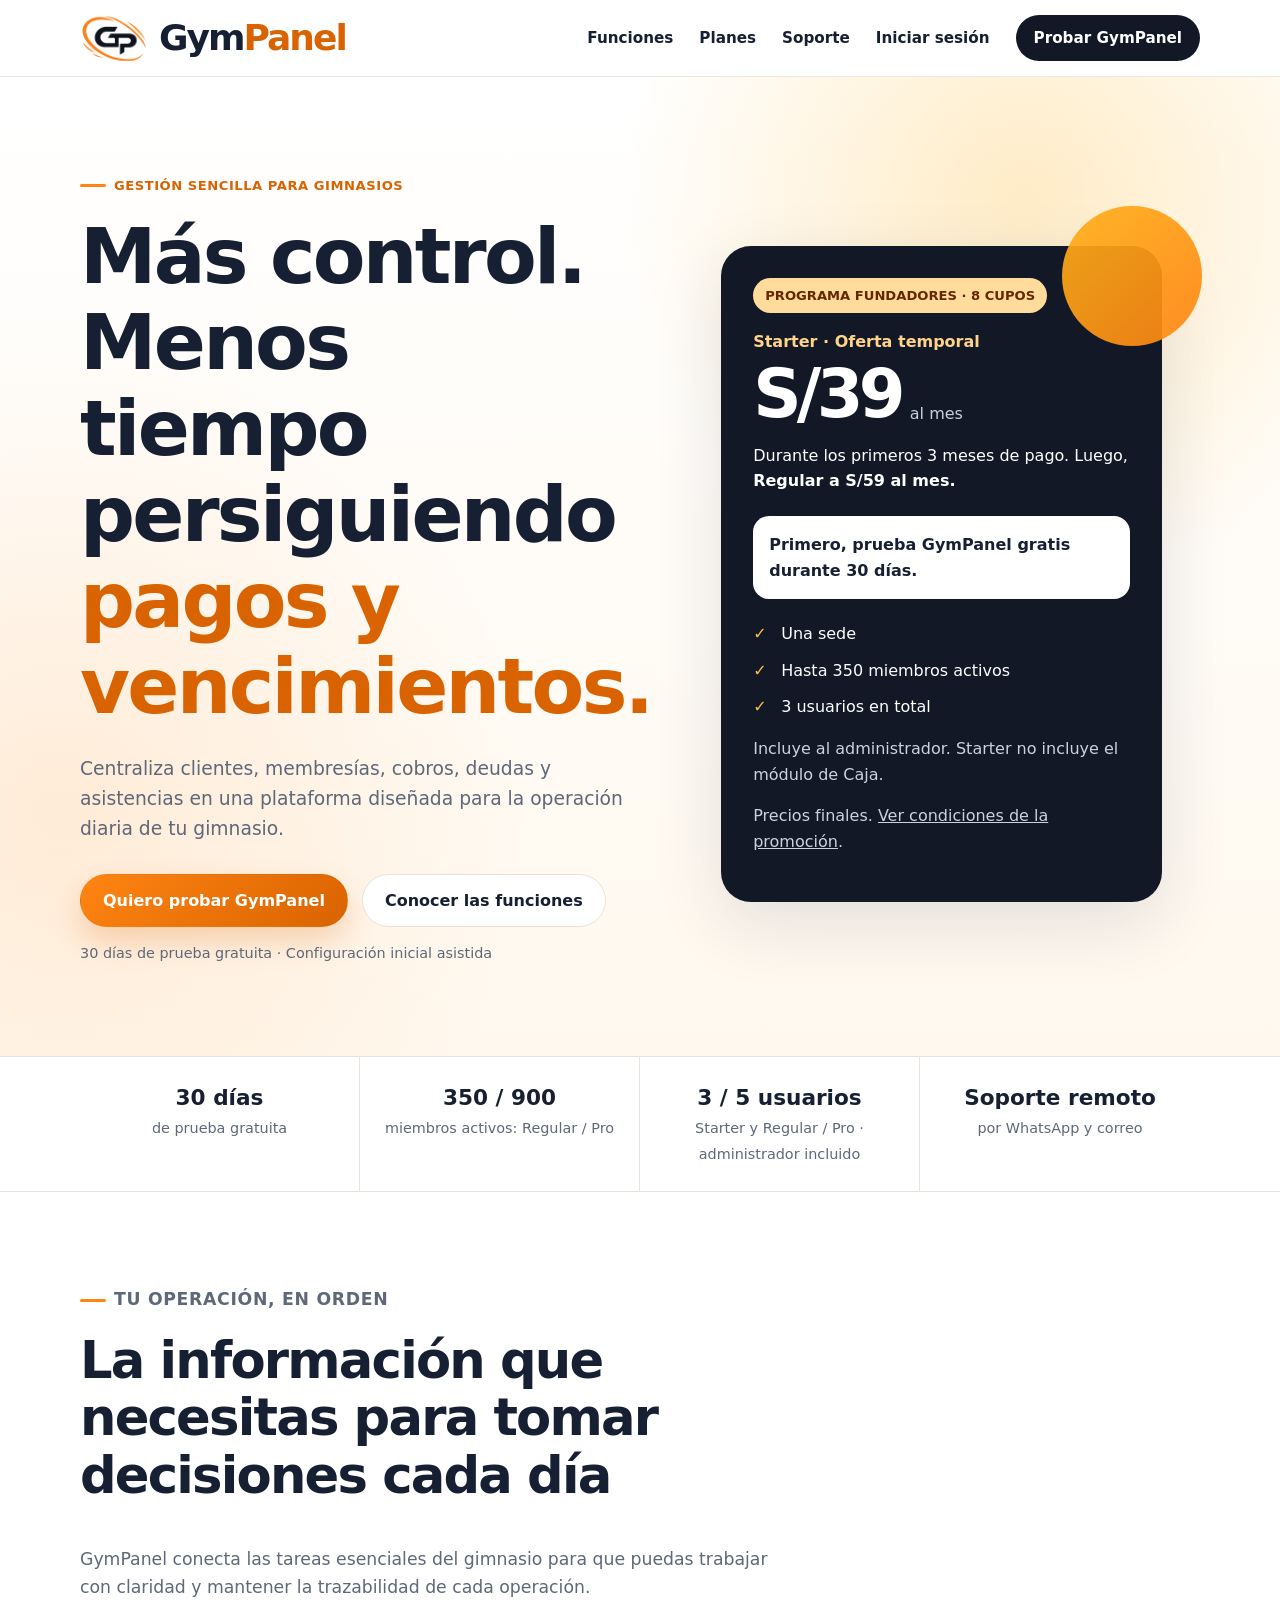
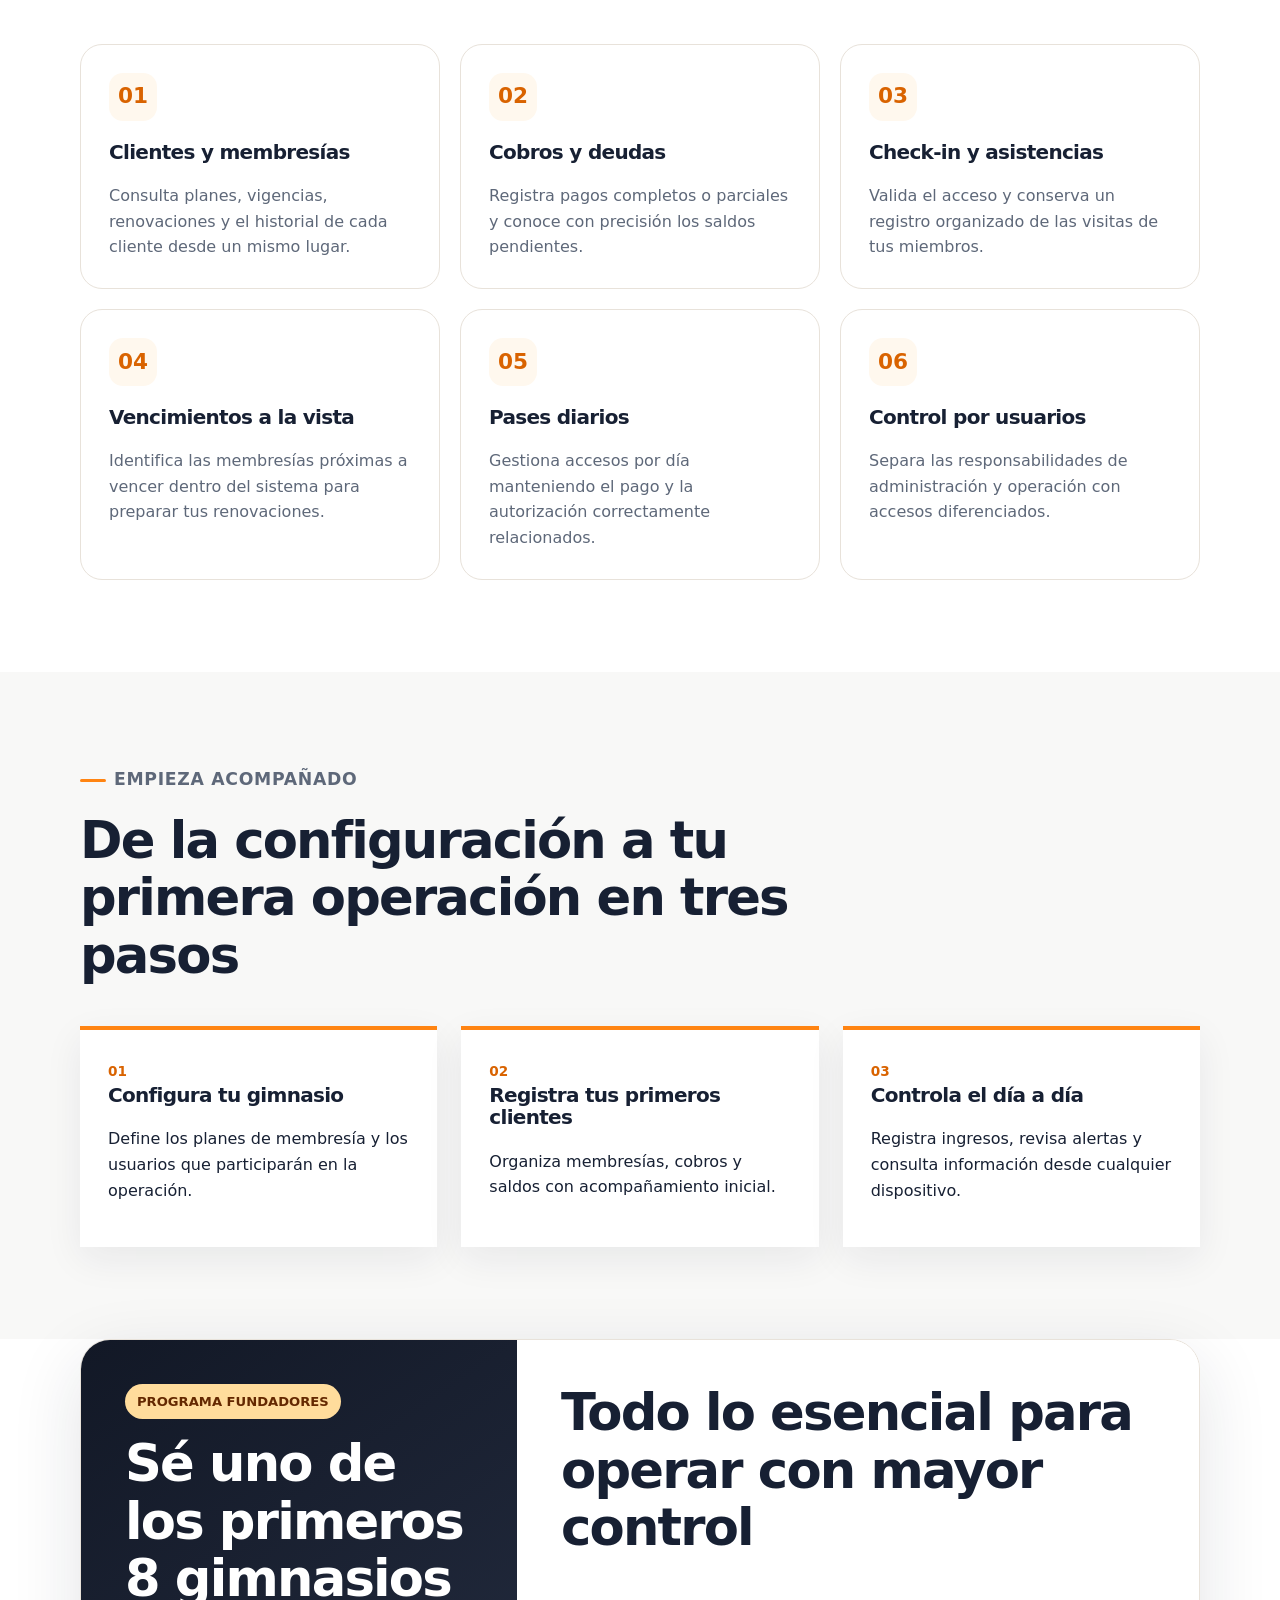
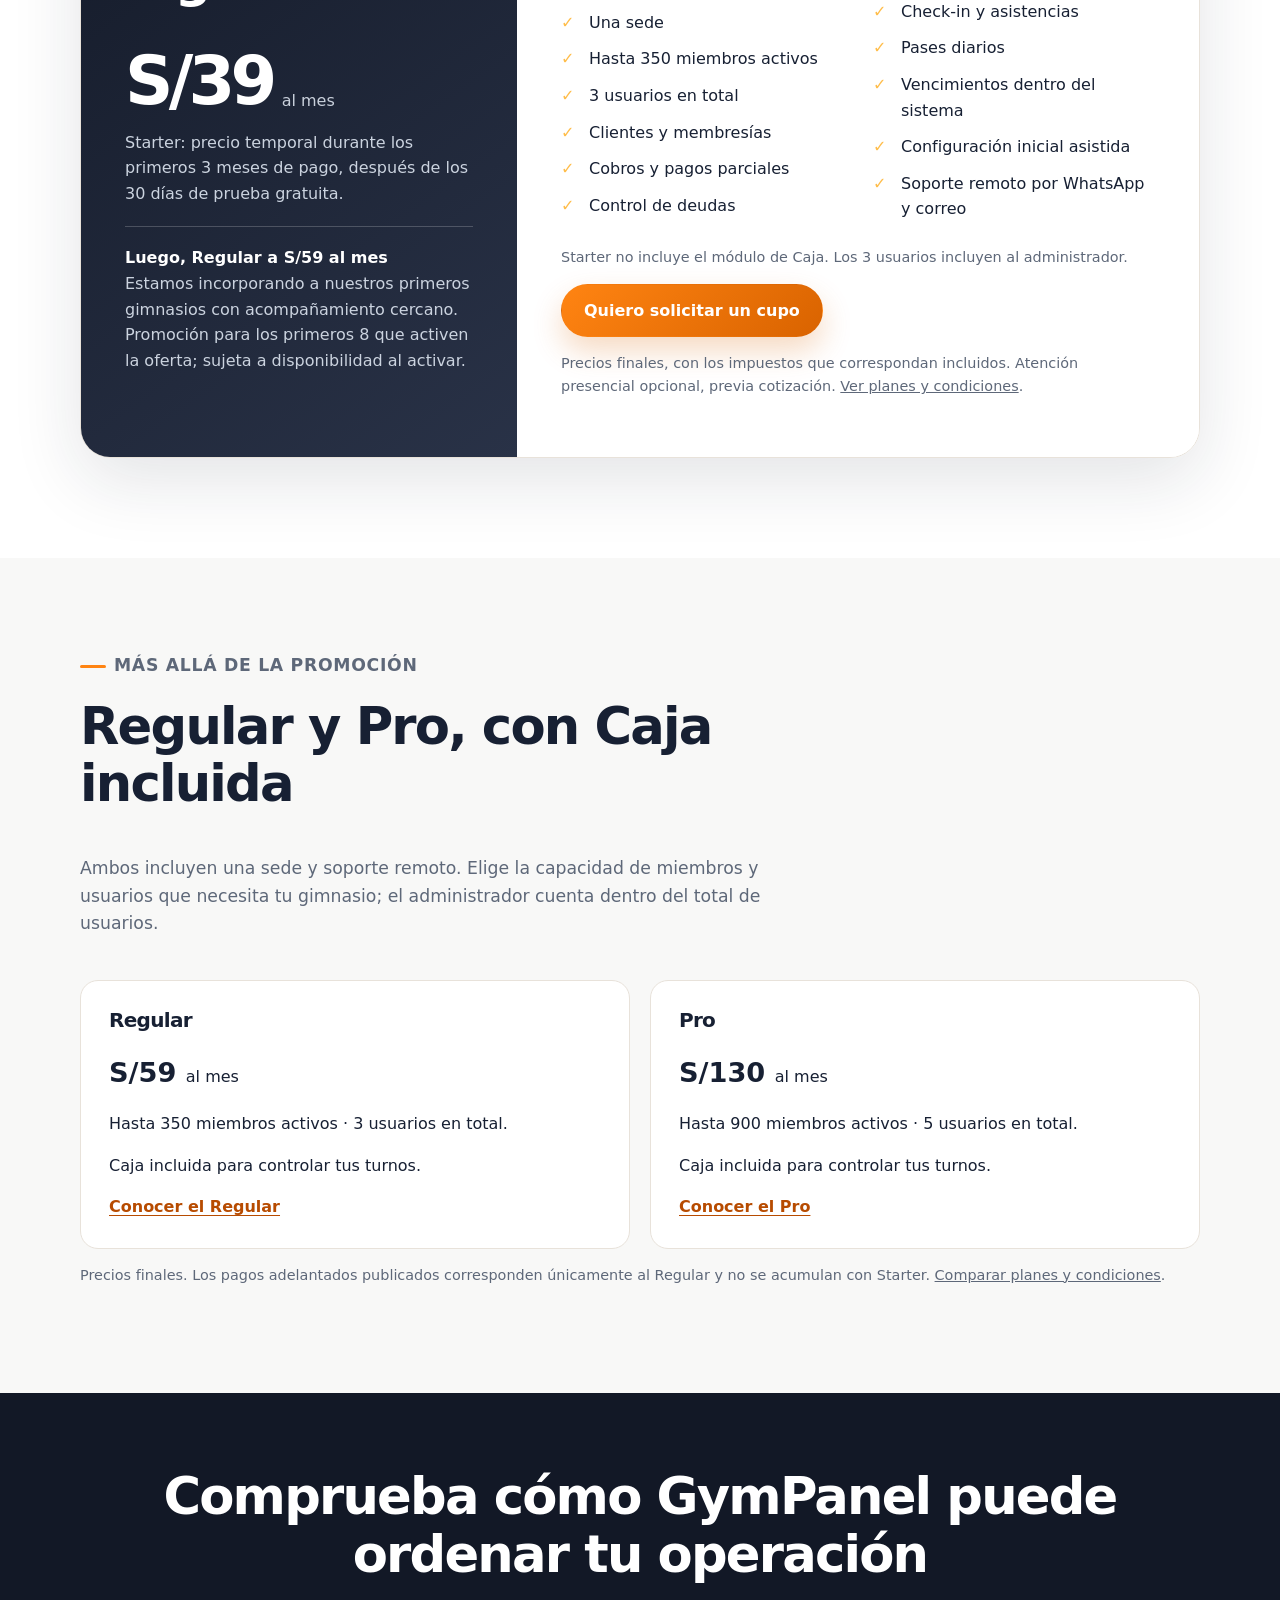
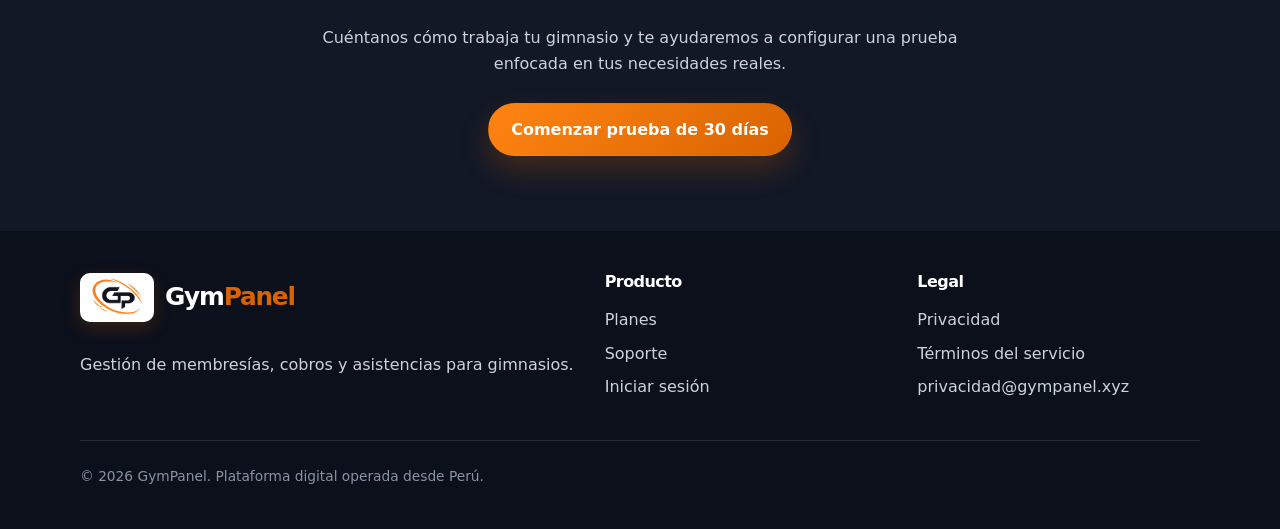
==== commit d253b13d: "Aclarar Caja y usuarios en los planes de GymPanel" ====
--- a/index.html
+++ b/index.html
@@ -49,6 +49,7 @@
             <li>Hasta 350 miembros activos</li>
             <li>3 usuarios en total</li>
           </ul>
+          <p class="price-note">Incluye al administrador. Starter no incluye el módulo de Caja.</p>
           <p class="price-note">Precios finales. <a href="planes.html#gp-founder-title">Ver condiciones de la promoción</a>.</p>
         </aside>
       </div>
@@ -58,7 +59,7 @@
       <div class="container trust-grid">
         <div class="trust-item"><strong>30 días</strong><span>de prueba gratuita</span></div>
         <div class="trust-item"><strong>350 / 900</strong><span>miembros activos: Regular / Pro</span></div>
-        <div class="trust-item"><strong>3 usuarios</strong><span>incluidos</span></div>
+        <div class="trust-item"><strong>3 / 5 usuarios</strong><span>Starter y Regular / Pro · administrador incluido</span></div>
         <div class="trust-item"><strong>Soporte remoto</strong><span>por WhatsApp y correo</span></div>
       </div>
     </section>
@@ -106,6 +107,7 @@
           <ul class="checks">
             <li>Una sede</li><li>Hasta 350 miembros activos</li><li>3 usuarios en total</li><li>Clientes y membresías</li><li>Cobros y pagos parciales</li><li>Control de deudas</li><li>Check-in y asistencias</li><li>Pases diarios</li><li>Vencimientos dentro del sistema</li><li>Configuración inicial asistida</li><li>Soporte remoto por WhatsApp y correo</li>
           </ul>
+          <p class="microcopy">Starter no incluye el módulo de Caja. Los 3 usuarios incluyen al administrador.</p>
           <a class="button button-primary" href="https://wa.me/51907984384?text=Hola%2C%20quiero%20solicitar%20uno%20de%20los%20cupos%20de%20lanzamiento%20de%20GymPanel." target="_blank" rel="noopener">Quiero solicitar un cupo</a>
           <p class="microcopy">Precios finales, con los impuestos que correspondan incluidos. Atención presencial opcional, previa cotización. <a href="planes.html">Ver planes y condiciones</a>.</p>
         </div>
@@ -114,10 +116,10 @@
 
     <section class="section section-soft plan-overview" aria-labelledby="regular-plans-title">
       <div class="container">
-        <div class="section-heading"><p class="eyebrow">Más allá de la promoción</p><h2 id="regular-plans-title">Dos planes regulares, las mismas herramientas</h2><p>Elige por la capacidad que necesita tu gimnasio. Ambos incluyen una sede, tres usuarios en total y soporte remoto.</p></div>
+        <div class="section-heading"><p class="eyebrow">Más allá de la promoción</p><h2 id="regular-plans-title">Regular y Pro, con Caja incluida</h2><p>Ambos incluyen una sede y soporte remoto. Elige la capacidad de miembros y usuarios que necesita tu gimnasio; el administrador cuenta dentro del total de usuarios.</p></div>
         <div class="regular-plans-grid">
-          <article class="pricing-option"><h3>Regular</h3><strong>S/59 <small>al mes</small></strong><p>Hasta 350 miembros activos.</p><a href="planes.html#gp-offers">Conocer el Regular</a></article>
-          <article class="pricing-option"><h3>Pro</h3><strong>S/130 <small>al mes</small></strong><p>Hasta 900 miembros activos.</p><a href="planes.html#gp-offers">Conocer el Pro</a></article>
+          <article class="pricing-option"><h3>Regular</h3><strong>S/59 <small>al mes</small></strong><p>Hasta 350 miembros activos · 3 usuarios en total.</p><p>Caja incluida para controlar tus turnos.</p><a href="planes.html#gp-offers">Conocer el Regular</a></article>
+          <article class="pricing-option"><h3>Pro</h3><strong>S/130 <small>al mes</small></strong><p>Hasta 900 miembros activos · 5 usuarios en total.</p><p>Caja incluida para controlar tus turnos.</p><a href="planes.html#gp-offers">Conocer el Pro</a></article>
         </div>
         <p class="microcopy">Precios finales. Los pagos adelantados publicados corresponden únicamente al Regular y no se acumulan con Starter. <a href="planes.html">Comparar planes y condiciones</a>.</p>
       </div>
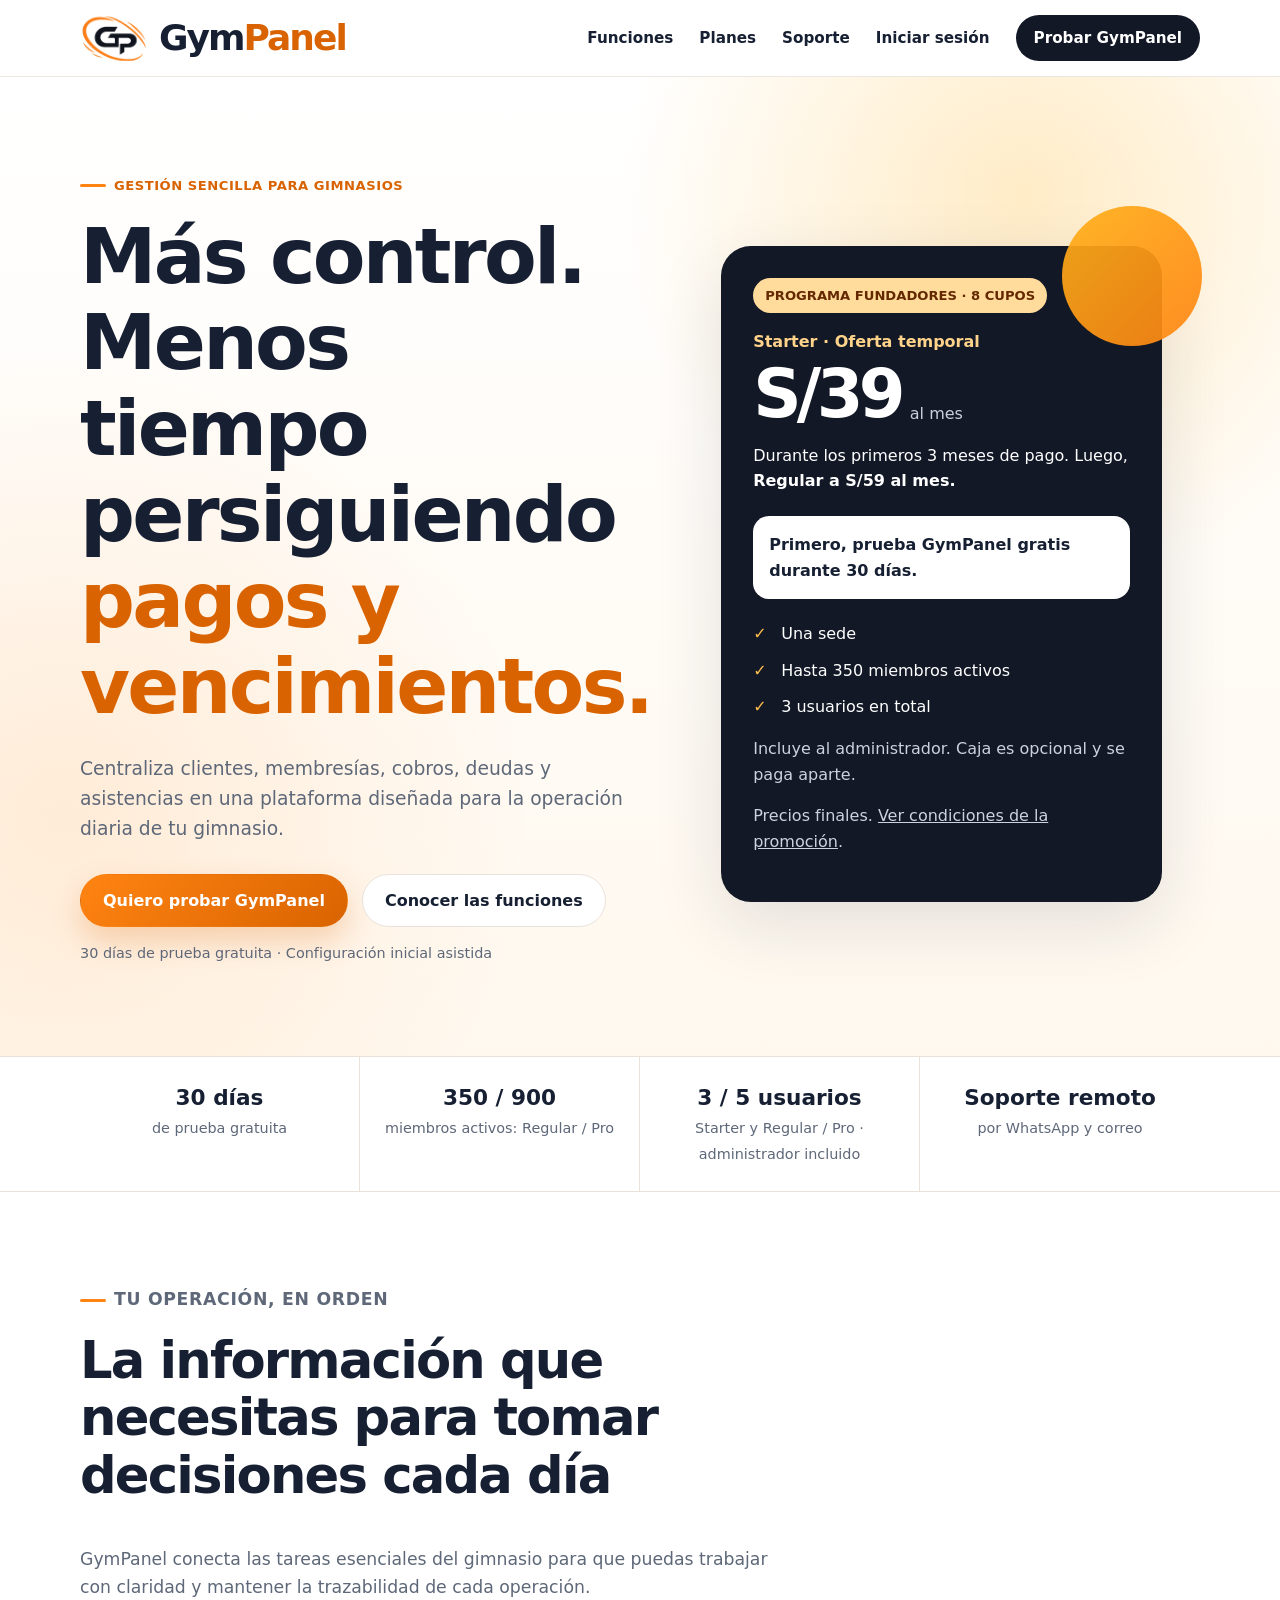
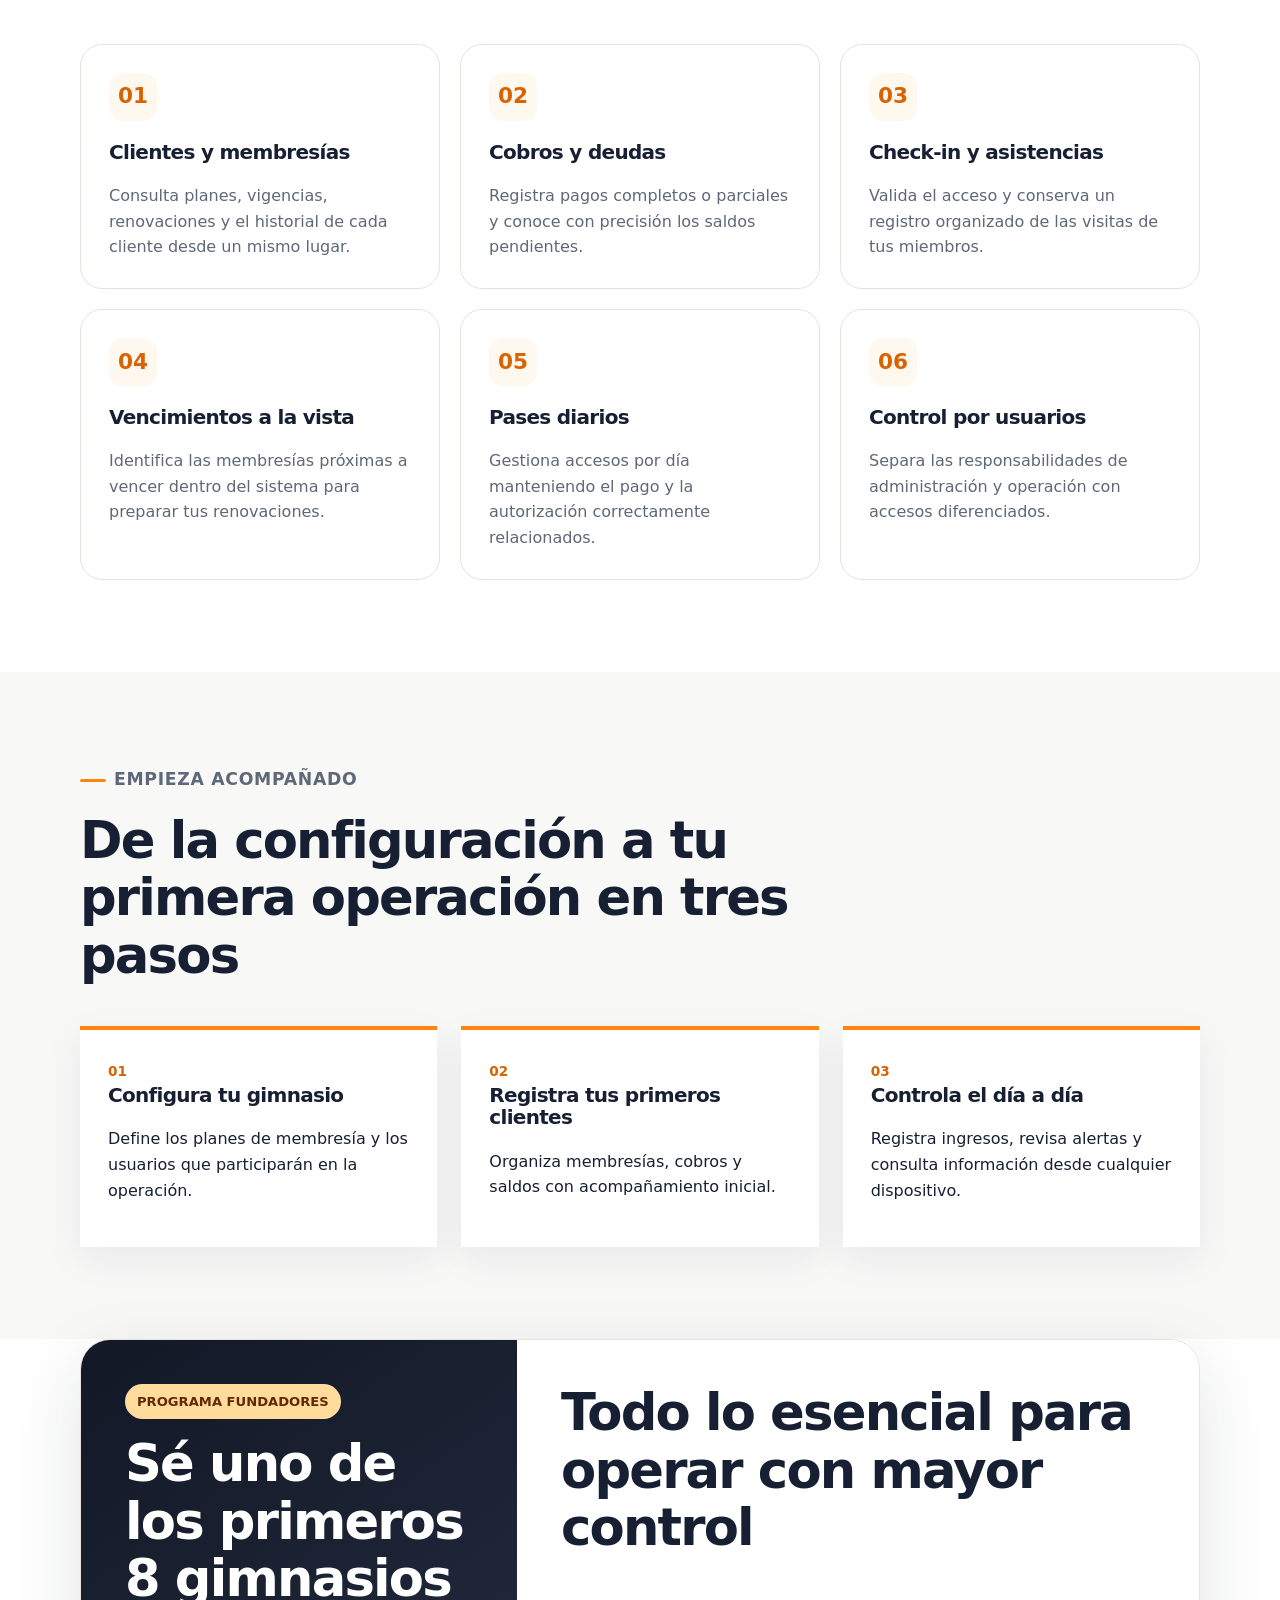
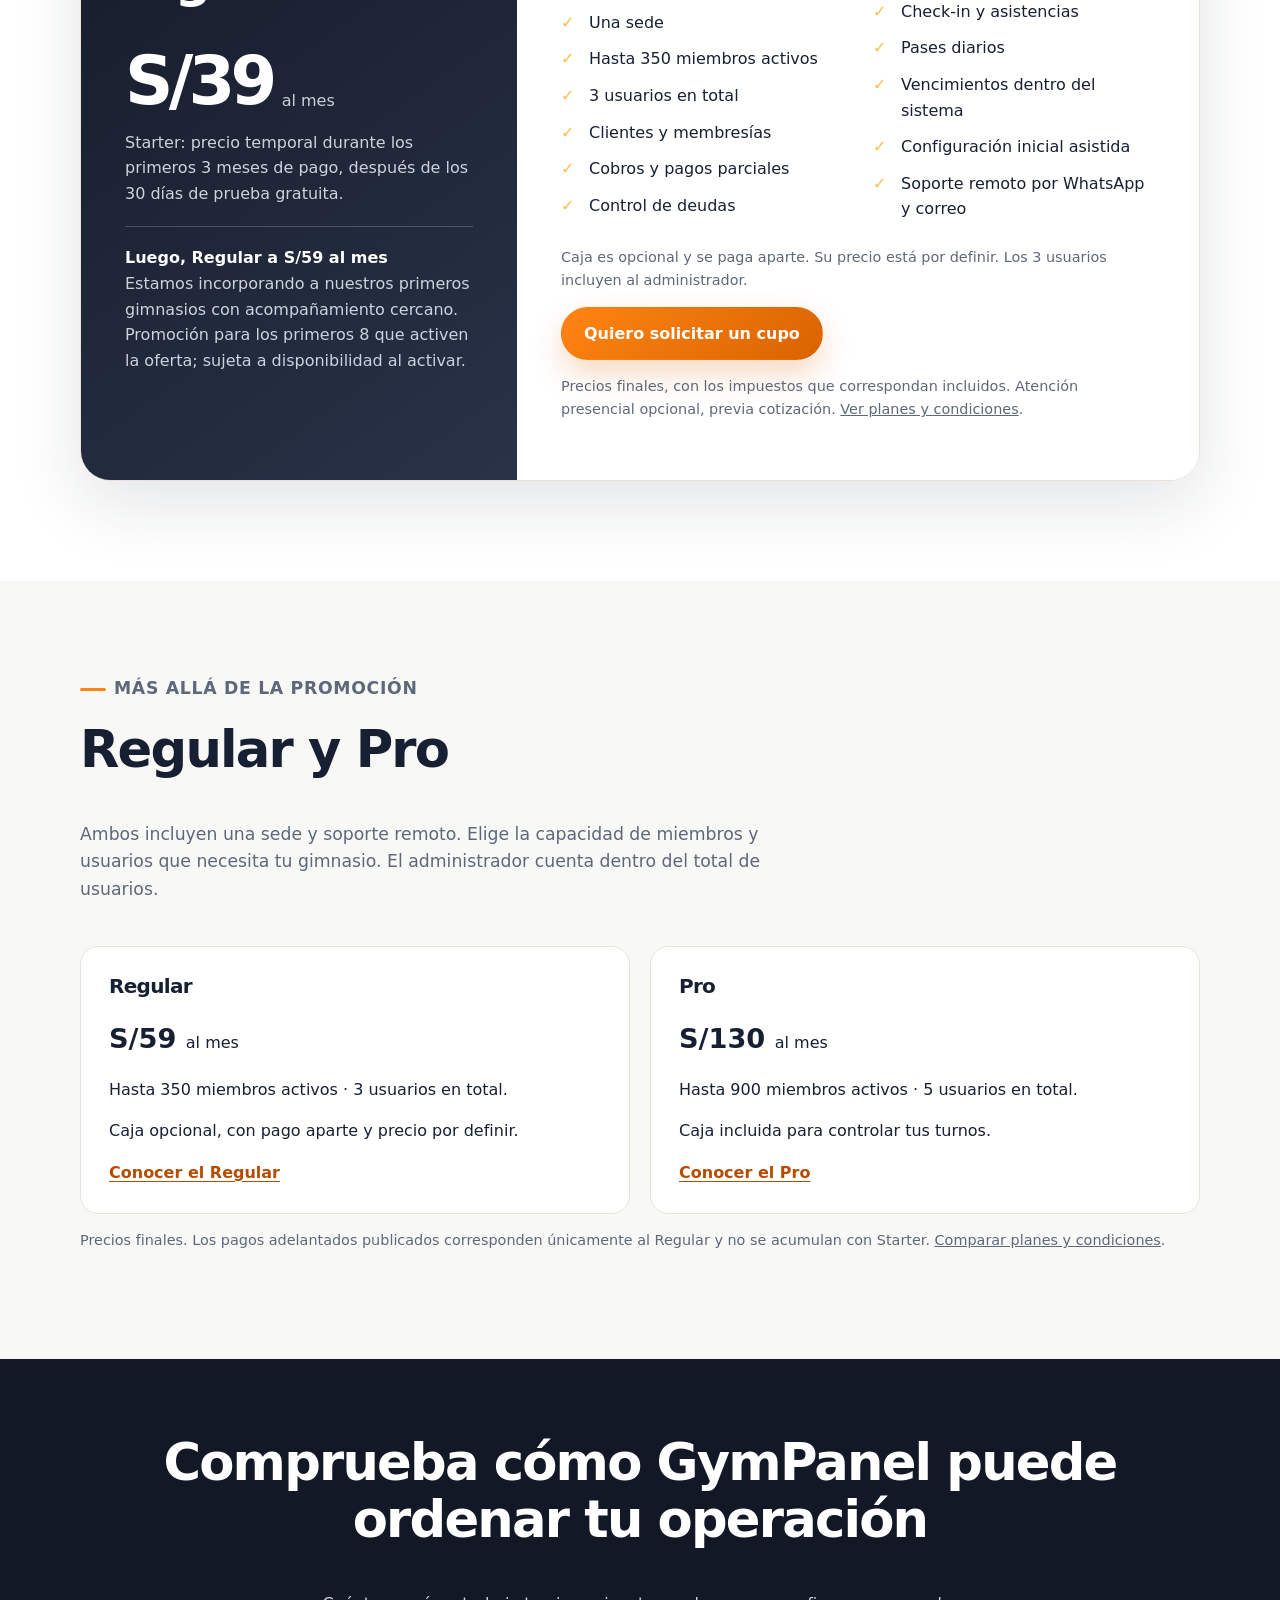
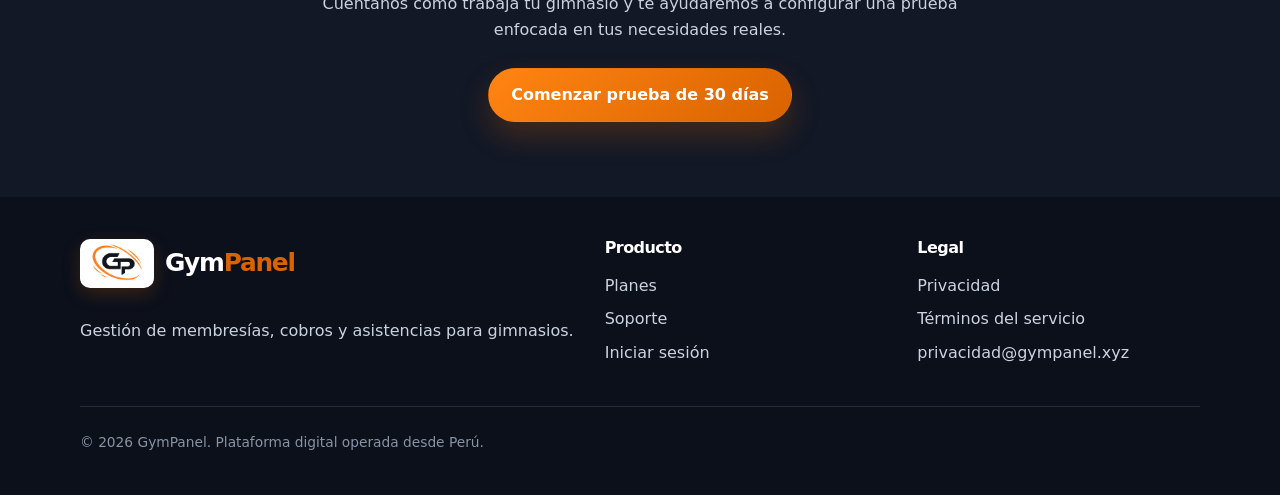
==== commit 80bdf145: "Ofrecer Caja como complemento en Starter y Regular" ====
--- a/index.html
+++ b/index.html
@@ -49,7 +49,7 @@
             <li>Hasta 350 miembros activos</li>
             <li>3 usuarios en total</li>
           </ul>
-          <p class="price-note">Incluye al administrador. Starter no incluye el módulo de Caja.</p>
+          <p class="price-note">Incluye al administrador. Caja es opcional y se paga aparte.</p>
           <p class="price-note">Precios finales. <a href="planes.html#gp-founder-title">Ver condiciones de la promoción</a>.</p>
         </aside>
       </div>
@@ -107,7 +107,7 @@
           <ul class="checks">
             <li>Una sede</li><li>Hasta 350 miembros activos</li><li>3 usuarios en total</li><li>Clientes y membresías</li><li>Cobros y pagos parciales</li><li>Control de deudas</li><li>Check-in y asistencias</li><li>Pases diarios</li><li>Vencimientos dentro del sistema</li><li>Configuración inicial asistida</li><li>Soporte remoto por WhatsApp y correo</li>
           </ul>
-          <p class="microcopy">Starter no incluye el módulo de Caja. Los 3 usuarios incluyen al administrador.</p>
+          <p class="microcopy">Caja es opcional y se paga aparte. Su precio está por definir. Los 3 usuarios incluyen al administrador.</p>
           <a class="button button-primary" href="https://wa.me/51907984384?text=Hola%2C%20quiero%20solicitar%20uno%20de%20los%20cupos%20de%20lanzamiento%20de%20GymPanel." target="_blank" rel="noopener">Quiero solicitar un cupo</a>
           <p class="microcopy">Precios finales, con los impuestos que correspondan incluidos. Atención presencial opcional, previa cotización. <a href="planes.html">Ver planes y condiciones</a>.</p>
         </div>
@@ -116,9 +116,9 @@
 
     <section class="section section-soft plan-overview" aria-labelledby="regular-plans-title">
       <div class="container">
-        <div class="section-heading"><p class="eyebrow">Más allá de la promoción</p><h2 id="regular-plans-title">Regular y Pro, con Caja incluida</h2><p>Ambos incluyen una sede y soporte remoto. Elige la capacidad de miembros y usuarios que necesita tu gimnasio; el administrador cuenta dentro del total de usuarios.</p></div>
+        <div class="section-heading"><p class="eyebrow">Más allá de la promoción</p><h2 id="regular-plans-title">Regular y Pro</h2><p>Ambos incluyen una sede y soporte remoto. Elige la capacidad de miembros y usuarios que necesita tu gimnasio. El administrador cuenta dentro del total de usuarios.</p></div>
         <div class="regular-plans-grid">
-          <article class="pricing-option"><h3>Regular</h3><strong>S/59 <small>al mes</small></strong><p>Hasta 350 miembros activos · 3 usuarios en total.</p><p>Caja incluida para controlar tus turnos.</p><a href="planes.html#gp-offers">Conocer el Regular</a></article>
+          <article class="pricing-option"><h3>Regular</h3><strong>S/59 <small>al mes</small></strong><p>Hasta 350 miembros activos · 3 usuarios en total.</p><p>Caja opcional, con pago aparte y precio por definir.</p><a href="planes.html#gp-offers">Conocer el Regular</a></article>
           <article class="pricing-option"><h3>Pro</h3><strong>S/130 <small>al mes</small></strong><p>Hasta 900 miembros activos · 5 usuarios en total.</p><p>Caja incluida para controlar tus turnos.</p><a href="planes.html#gp-offers">Conocer el Pro</a></article>
         </div>
         <p class="microcopy">Precios finales. Los pagos adelantados publicados corresponden únicamente al Regular y no se acumulan con Starter. <a href="planes.html">Comparar planes y condiciones</a>.</p>
